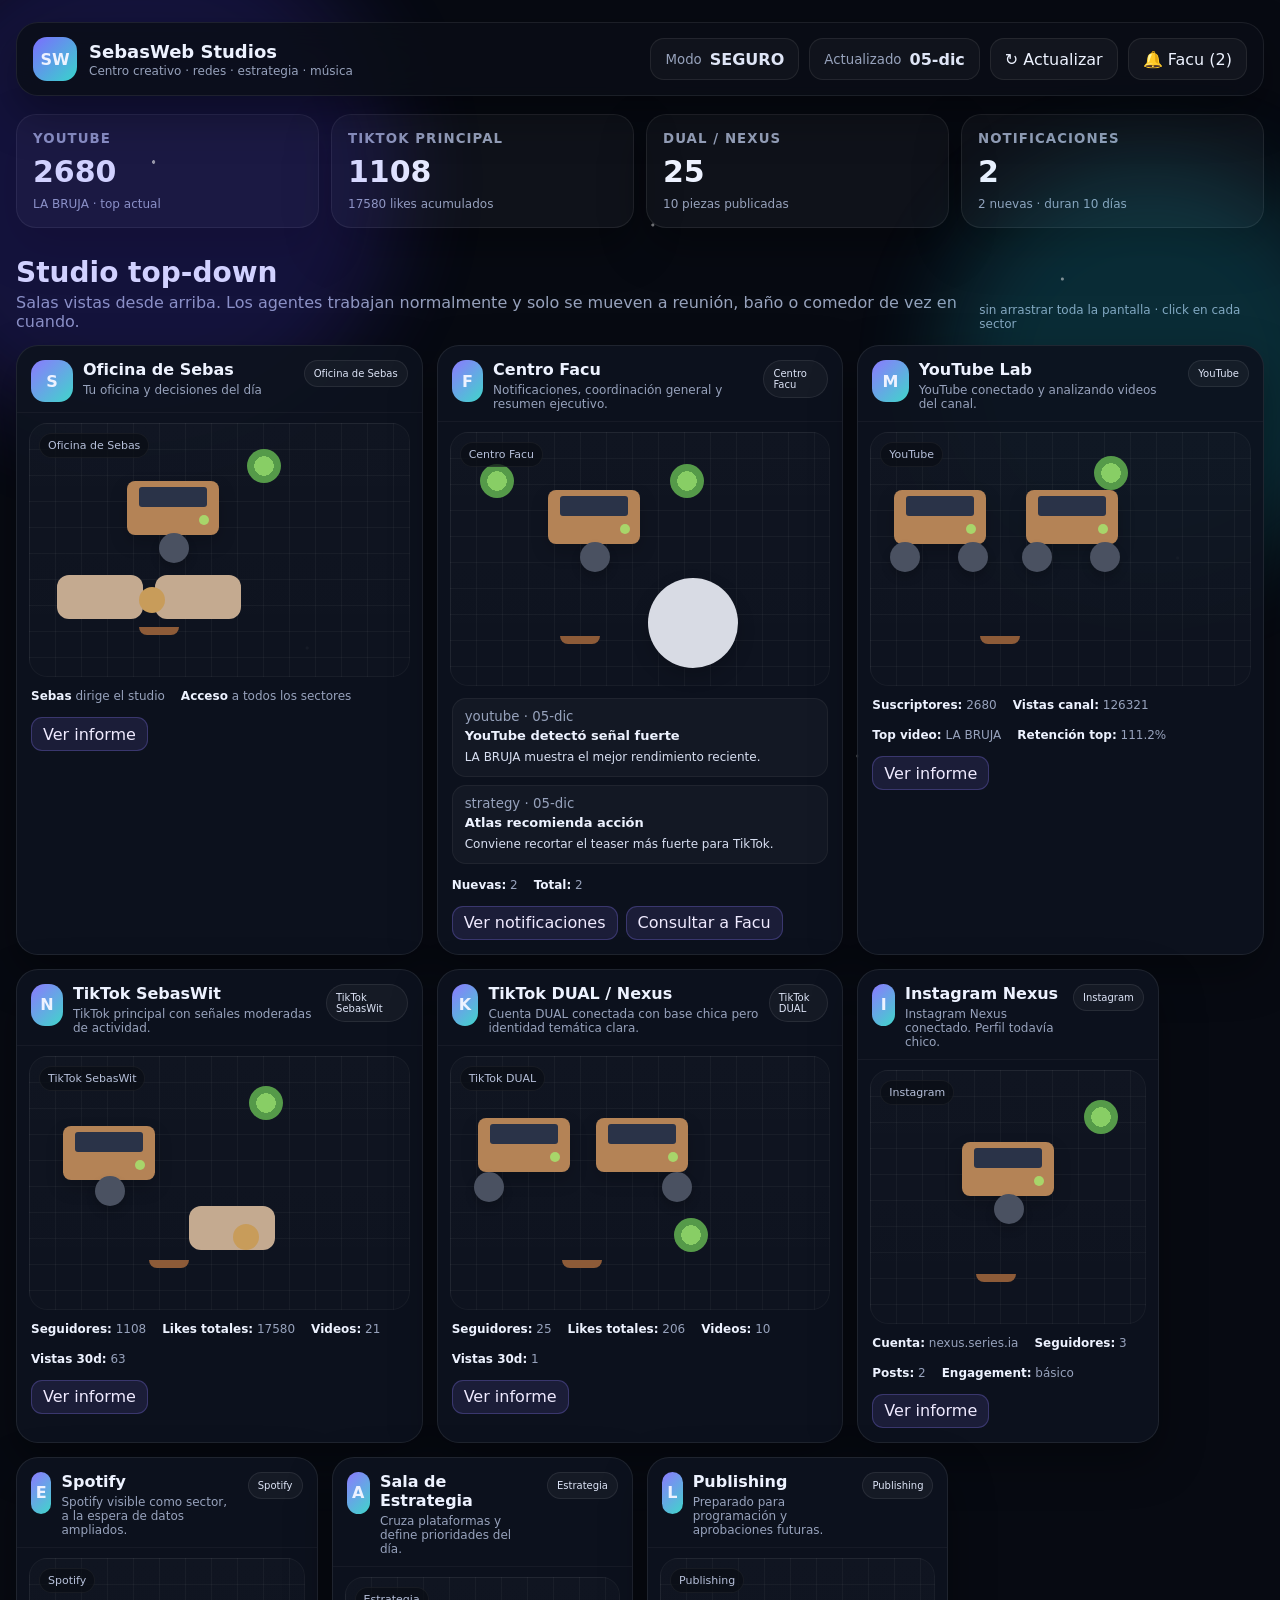
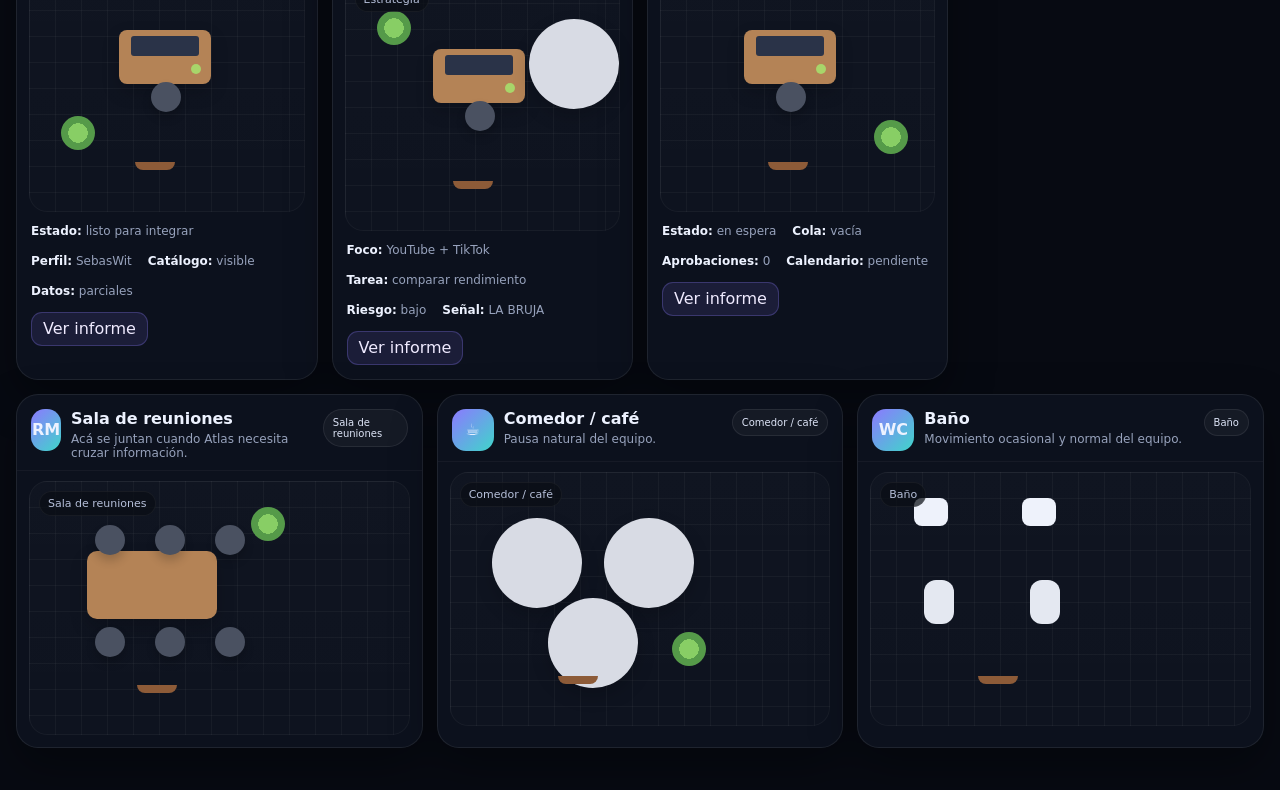
==== index.html @ 289be983 "Add files via upload" ====
<!doctype html>
<html lang="es">
<head>
  <meta charset="utf-8" />
  <meta name="viewport" content="width=device-width,initial-scale=1,viewport-fit=cover" />
  <meta name="theme-color" content="#070a12" />
  <meta name="description" content="SebasWeb Studios V4" />
  <title>SebasWeb Studios</title>
  <link rel="stylesheet" href="/styles.css" />
</head>
<body>
  <div class="cosmos" aria-hidden="true">
    <div class="nebula nebula-a"></div>
    <div class="nebula nebula-b"></div>
    <div class="stars"></div>
  </div>

  <div id="app">
    <main class="loading-screen">
      <div class="loader-logo">SW</div>
      <h1>SebasWeb Studios</h1>
      <p>Abriendo el studio…</p>
    </main>
  </div>

  <script src="/app.js" defer></script>
</body>
</html>
---- styles.css ----
:root{
  --bg:#070a12;
  --panel:#101624;
  --panel2:#161d2d;
  --card:#12192a;
  --line:rgba(255,255,255,.08);
  --text:#edf2ff;
  --muted:#97a2bc;
  --accent:#8d7cff;
  --accent2:#42d8cb;
  --good:#68d69a;
  --warn:#f3ba67;
  --danger:#f37777;
  --shadow:0 18px 45px rgba(0,0,0,.35);
  --roomfloor:
    linear-gradient(rgba(255,255,255,.035) 1px, transparent 1px),
    linear-gradient(90deg, rgba(255,255,255,.035) 1px, transparent 1px),
    linear-gradient(180deg, rgba(255,255,255,.02), rgba(255,255,255,.01));
  --tile:26px 26px,26px 26px,auto;
}

*{box-sizing:border-box}
html,body{margin:0;min-height:100%;background:var(--bg);color:var(--text);font-family:Inter,ui-sans-serif,system-ui,-apple-system,"Segoe UI",sans-serif}
button,input,textarea{font:inherit}
button{cursor:pointer}

.cosmos{position:fixed;inset:0;pointer-events:none;overflow:hidden}
.nebula{position:absolute;border-radius:50%;filter:blur(46px);opacity:.18}
.nebula-a{width:520px;height:520px;left:-120px;top:-80px;background:#5740ff}
.nebula-b{width:420px;height:420px;right:-80px;top:160px;background:#1cc9dd}
.stars{position:absolute;inset:0;background-image:
  radial-gradient(circle at 12% 18%, rgba(255,255,255,.9) 0 1.5px, transparent 2px),
  radial-gradient(circle at 24% 72%, rgba(255,255,255,.65) 0 1px, transparent 2px),
  radial-gradient(circle at 51% 25%, rgba(255,255,255,.7) 0 1px, transparent 2px),
  radial-gradient(circle at 67% 84%, rgba(255,255,255,.55) 0 1px, transparent 2px),
  radial-gradient(circle at 83% 31%, rgba(255,255,255,.8) 0 1px, transparent 2px),
  radial-gradient(circle at 92% 62%, rgba(255,255,255,.5) 0 1px, transparent 2px);
  opacity:.6;
}

.loading-screen{min-height:100vh;display:grid;place-content:center;text-align:center;gap:10px}
.loader-logo{width:74px;height:74px;border-radius:24px;display:grid;place-items:center;margin:auto;font-weight:900;background:linear-gradient(135deg,#7a68ff,#42d8cb);box-shadow:0 14px 38px rgba(122,104,255,.28)}
.loading-screen h1{margin:0;font-size:30px}
.loading-screen p{margin:0;color:var(--muted)}

.shell{max-width:1450px;margin:0 auto;padding:22px 16px 42px}
.topbar{display:flex;align-items:center;justify-content:space-between;gap:14px;padding:14px 16px;border:1px solid var(--line);border-radius:22px;background:rgba(10,14,23,.82);backdrop-filter:blur(18px);box-shadow:var(--shadow);position:sticky;top:10px;z-index:15}
.brand{display:flex;align-items:center;gap:12px}
.brand-mark{width:44px;height:44px;border-radius:14px;display:grid;place-items:center;background:linear-gradient(135deg,#7c6cff,#37d5cb);font-weight:900}
.brand h1{margin:0;font-size:18px}
.brand p{margin:2px 0 0;color:var(--muted);font-size:12px}

.top-actions{display:flex;align-items:center;gap:10px;flex-wrap:wrap}
.pill{height:42px;padding:0 14px;border-radius:14px;border:1px solid var(--line);background:rgba(255,255,255,.03);display:flex;align-items:center;gap:8px;color:#dfe5f6}
.pill small{color:var(--muted)}
.refresh-btn,.secondary-btn,.tiny-btn{border:1px solid var(--line);background:rgba(255,255,255,.04);color:var(--text)}
.refresh-btn,.secondary-btn{height:42px;padding:0 14px;border-radius:14px}
.refresh-btn:hover,.secondary-btn:hover,.tiny-btn:hover{background:rgba(255,255,255,.08)}

.summary{margin-top:18px;display:grid;grid-template-columns:repeat(4,1fr);gap:12px}
.stat-card{border:1px solid var(--line);border-radius:20px;padding:16px;background:rgba(255,255,255,.035);box-shadow:var(--shadow)}
.stat-card small{display:block;color:var(--muted);font-weight:700;letter-spacing:.08em}
.stat-card strong{display:block;font-size:30px;margin-top:8px}
.stat-card p{margin:8px 0 0;color:var(--muted);font-size:12px}

.section-title{display:flex;align-items:flex-end;justify-content:space-between;gap:12px;margin:28px 0 14px}
.section-title h2{margin:0;font-size:28px}
.section-title p{margin:4px 0 0;color:var(--muted)}
.section-title .right-note{color:var(--muted);font-size:12px}

.office-grid{display:grid;grid-template-columns:repeat(12,1fr);gap:14px}
.card{border:1px solid var(--line);border-radius:22px;background:rgba(14,19,31,.92);overflow:hidden;box-shadow:var(--shadow);position:relative}
.card-header{display:flex;justify-content:space-between;align-items:flex-start;gap:10px;padding:14px 14px 10px;border-bottom:1px solid rgba(255,255,255,.04)}
.card-title-wrap{display:flex;gap:10px;align-items:flex-start}
.avatar-badge{width:42px;height:42px;border-radius:14px;display:grid;place-items:center;font-weight:900;background:linear-gradient(135deg,#8c79ff,#3fd6ca)}
.card-title-wrap h3{margin:0;font-size:16px}
.card-title-wrap p{margin:4px 0 0;color:var(--muted);font-size:12px}
.badge{font-size:10px;color:#dde4f7;border:1px solid var(--line);padding:7px 9px;border-radius:999px;background:rgba(255,255,255,.04)}
.card-actions{display:flex;gap:8px;padding:0 14px 14px}
.tiny-btn{height:34px;padding:0 11px;border-radius:11px}
.primary-btn{height:34px;padding:0 11px;border-radius:11px;border:1px solid rgba(141,124,255,.28);background:rgba(141,124,255,.12);color:#efeaff}
.primary-btn:hover{background:rgba(141,124,255,.18)}

.room{position:relative;min-height:250px;padding:10px 12px 16px}
.room-floor{position:absolute;inset:10px 12px 12px;border-radius:18px;background:var(--roomfloor);background-size:var(--tile);box-shadow:inset 0 0 0 1px rgba(255,255,255,.04)}
.room-label{position:absolute;left:22px;top:20px;z-index:3;font-size:11px;color:#b6c0da;background:rgba(10,14,22,.72);padding:5px 8px;border-radius:999px;border:1px solid rgba(255,255,255,.05)}
.room-topview{position:relative;height:250px;z-index:2}

.desk{position:absolute;width:92px;height:54px;background:#b48356;border-radius:8px;box-shadow:0 8px 18px rgba(0,0,0,.18)}
.desk:before{content:"";position:absolute;inset:6px 12px 28px;background:#2a3348;border-radius:3px}
.desk:after{content:"";position:absolute;right:10px;bottom:10px;width:10px;height:10px;border-radius:50%;background:#a8d56a}
.chair{position:absolute;width:30px;height:30px;border-radius:50%;background:#4a5161;box-shadow:0 6px 10px rgba(0,0,0,.18)}
.table-round{position:absolute;width:90px;height:90px;border-radius:50%;background:#d8dbe4;box-shadow:0 8px 18px rgba(0,0,0,.18)}
.table-rect{position:absolute;width:130px;height:68px;border-radius:10px;background:#b48356;box-shadow:0 8px 18px rgba(0,0,0,.18)}
.sofa{position:absolute;width:86px;height:44px;border-radius:12px;background:#c4aa90}
.coffee{position:absolute;width:26px;height:26px;border-radius:50%;background:#c89c5a}
.plant{position:absolute;width:34px;height:34px;border-radius:50%;background:radial-gradient(circle at 50% 50%, #88ce65 0 40%, #559a49 41% 100%)}
.toilet{position:absolute;width:30px;height:44px;border-radius:12px;background:#e4e8f1}
.sink{position:absolute;width:34px;height:28px;border-radius:8px;background:#eef2fb}
.door{position:absolute;width:40px;height:8px;border-radius:0 0 10px 10px;background:#8d5b38}

.agent{position:absolute;width:34px;height:38px;transform:translate(-50%,-50%);transition:left 1.2s ease, top 1.2s ease, opacity .25s ease;z-index:6;pointer-events:auto;border:0;background:transparent;padding:0}
.agent .body{position:absolute;left:7px;top:13px;width:20px;height:20px;border-radius:9px 9px 7px 7px;background:var(--shirt,#58c0ff)}
.agent .head{position:absolute;left:8px;top:2px;width:18px;height:18px;border-radius:50%;background:var(--skin,#f0c19b)}
.agent .hair{position:absolute;left:7px;top:0;width:20px;height:10px;border-radius:10px 10px 4px 4px;background:var(--hair,#2d2537)}
.agent .shadow{position:absolute;left:6px;bottom:-2px;width:22px;height:8px;border-radius:50%;background:rgba(0,0,0,.24);filter:blur(1px)}
.agent .laptop{position:absolute;left:-7px;top:15px;width:14px;height:10px;border-radius:3px;background:#293145;opacity:0}
.agent.working .laptop{opacity:1}
.agent-bubble{position:absolute;top:-16px;left:50%;transform:translateX(-50%);font-size:9px;white-space:nowrap;padding:4px 7px;border-radius:999px;border:1px solid var(--line);background:rgba(10,14,22,.82);opacity:0;transition:opacity .2s ease;color:var(--text)}
.agent:hover .agent-bubble{opacity:1}

.info-strip{padding:0 14px 14px;display:flex;gap:16px;flex-wrap:wrap;color:var(--muted);font-size:12px}
.info-strip span b{color:var(--text)}

.span-3{grid-column:span 3}
.span-4{grid-column:span 4}
.span-5{grid-column:span 5}
.span-6{grid-column:span 6}
.span-8{grid-column:span 8}
.span-12{grid-column:span 12}

.notifications-preview{padding:0 14px 14px;display:grid;gap:8px}
.note-row{border:1px solid rgba(255,255,255,.05);background:rgba(255,255,255,.03);border-radius:14px;padding:10px 12px}
.note-row small{color:var(--muted);display:block}
.note-row b{display:block;margin-top:4px;font-size:13px}
.note-row p{margin:6px 0 0;color:#d7def1;font-size:12px;line-height:1.4}

.drawer-backdrop{position:fixed;inset:0;background:rgba(4,7,13,.62);backdrop-filter:blur(8px);z-index:50;display:flex;justify-content:flex-end;animation:fade .18s ease}
@keyframes fade{from{opacity:0}}
.drawer{width:min(520px,96vw);height:100%;background:#0f1421;border-left:1px solid var(--line);padding:22px;overflow:auto;box-shadow:-24px 0 50px rgba(0,0,0,.4)}
.drawer h3{margin:0;font-size:24px}
.drawer .sub{margin:5px 0 18px;color:var(--muted)}
.drawer .close{border:1px solid var(--line);background:rgba(255,255,255,.04);color:var(--text);width:36px;height:36px;border-radius:12px;float:right}
.metrics{display:grid;grid-template-columns:1fr 1fr;gap:10px;margin:18px 0}
.metric{border:1px solid var(--line);border-radius:16px;padding:14px;background:rgba(255,255,255,.03)}
.metric span{display:block;color:var(--muted);font-size:11px}
.metric strong{display:block;margin-top:8px;font-size:22px}
.block{border:1px solid var(--line);border-radius:16px;padding:14px;background:rgba(255,255,255,.03);margin-bottom:12px}
.block h4{margin:0 0 10px}
.block p{margin:0;color:#dde3f2;line-height:1.55}
.report-list{padding-left:18px;color:#dde3f2}
.report-list li{margin-bottom:8px}
.input-row{display:flex;gap:10px;margin-top:10px}
.input-row input{flex:1;height:42px;border-radius:12px;border:1px solid var(--line);background:#0a101b;color:var(--text);padding:0 12px}
.answer{margin-top:12px;border:1px solid rgba(66,216,203,.15);background:rgba(66,216,203,.07);border-radius:14px;padding:12px 14px;color:#dff7f5}
.empty{color:var(--muted)}
.toast{position:fixed;left:50%;bottom:18px;transform:translateX(-50%);background:#151c2c;border:1px solid var(--line);color:#dbe3f7;border-radius:999px;padding:10px 14px;font-size:12px;z-index:80}

@media (max-width:1100px){
  .summary{grid-template-columns:repeat(2,1fr)}
  .office-grid{grid-template-columns:repeat(6,1fr)}
  .span-3,.span-4,.span-5,.span-6,.span-8,.span-12{grid-column:span 6}
}
@media (max-width:720px){
  .topbar{padding:12px;position:relative;top:0}
  .summary{grid-template-columns:1fr}
  .office-grid{grid-template-columns:1fr}
  .span-3,.span-4,.span-5,.span-6,.span-8,.span-12{grid-column:span 1}
  .metrics{grid-template-columns:1fr}
  .top-actions{justify-content:flex-start}
  .room,.room-topview{min-height:220px;height:220px}
  .section-title{display:block}
  .section-title .right-note{margin-top:8px}
}
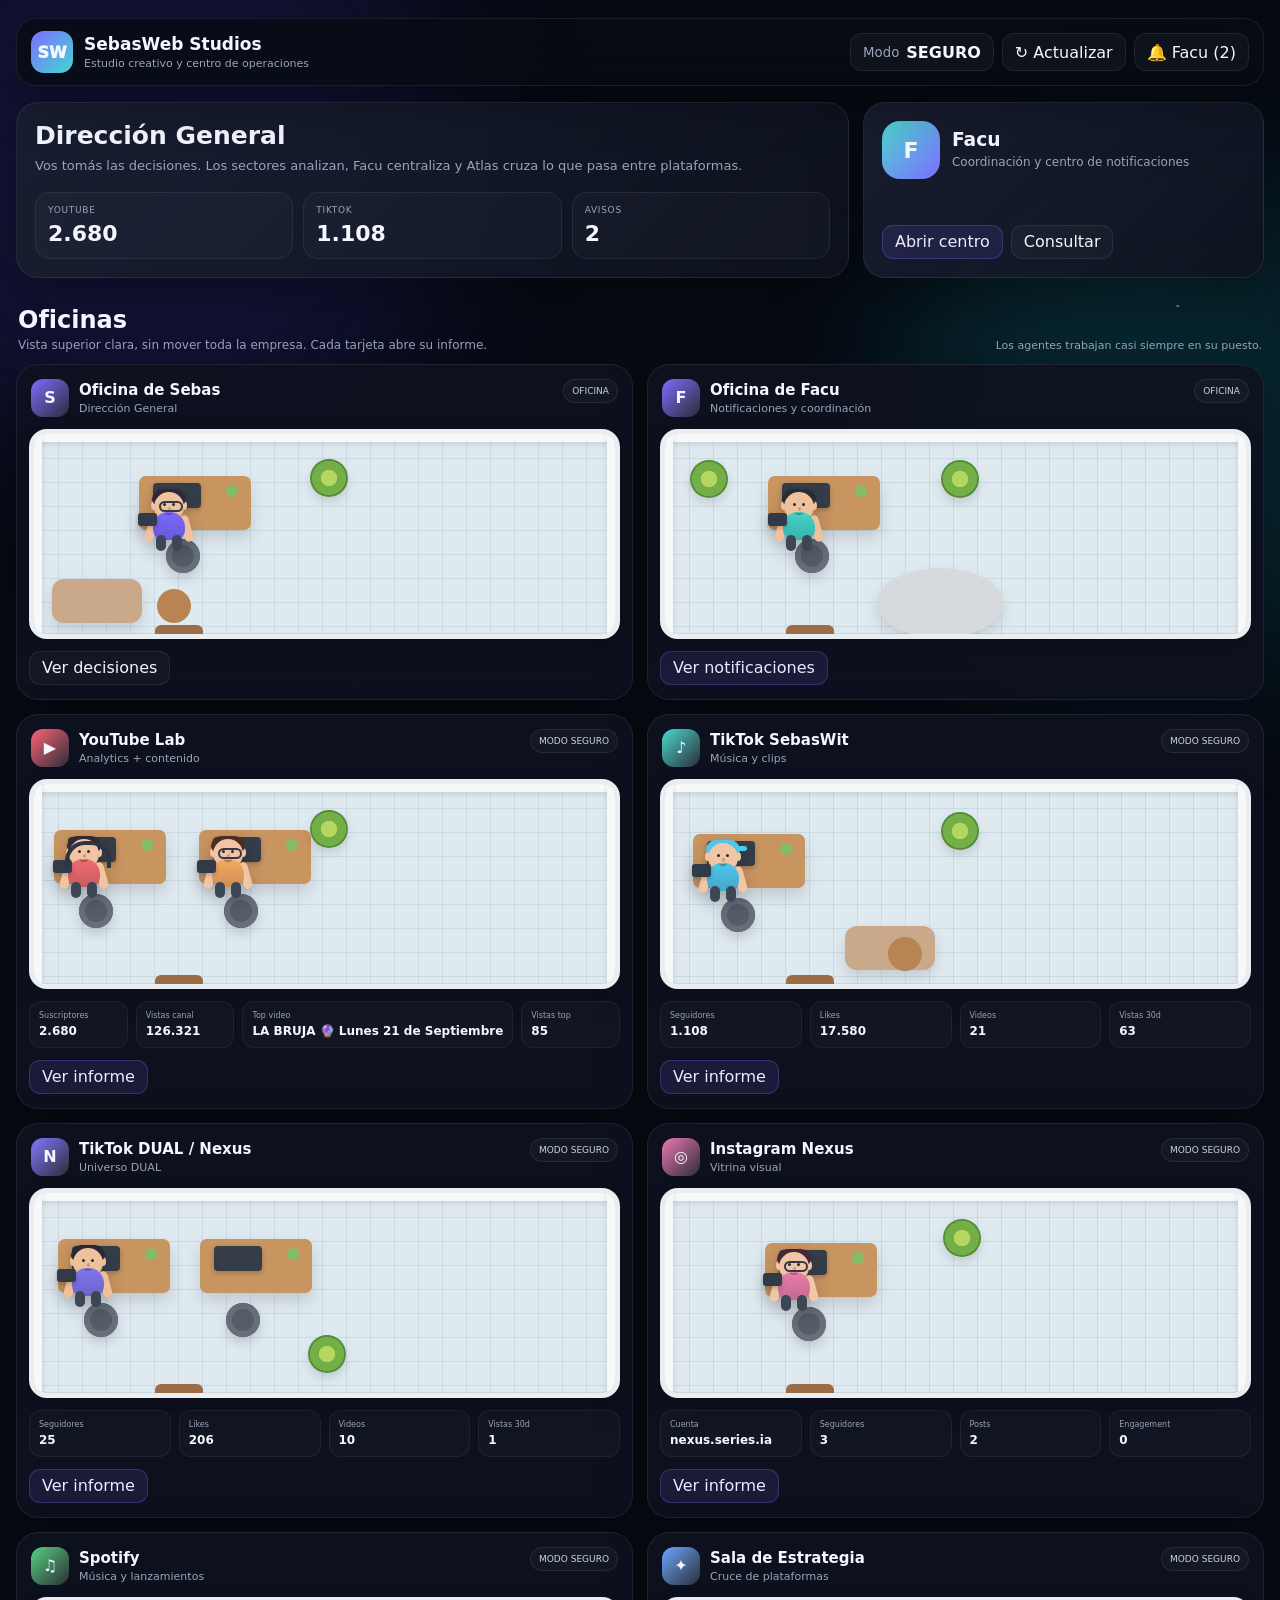
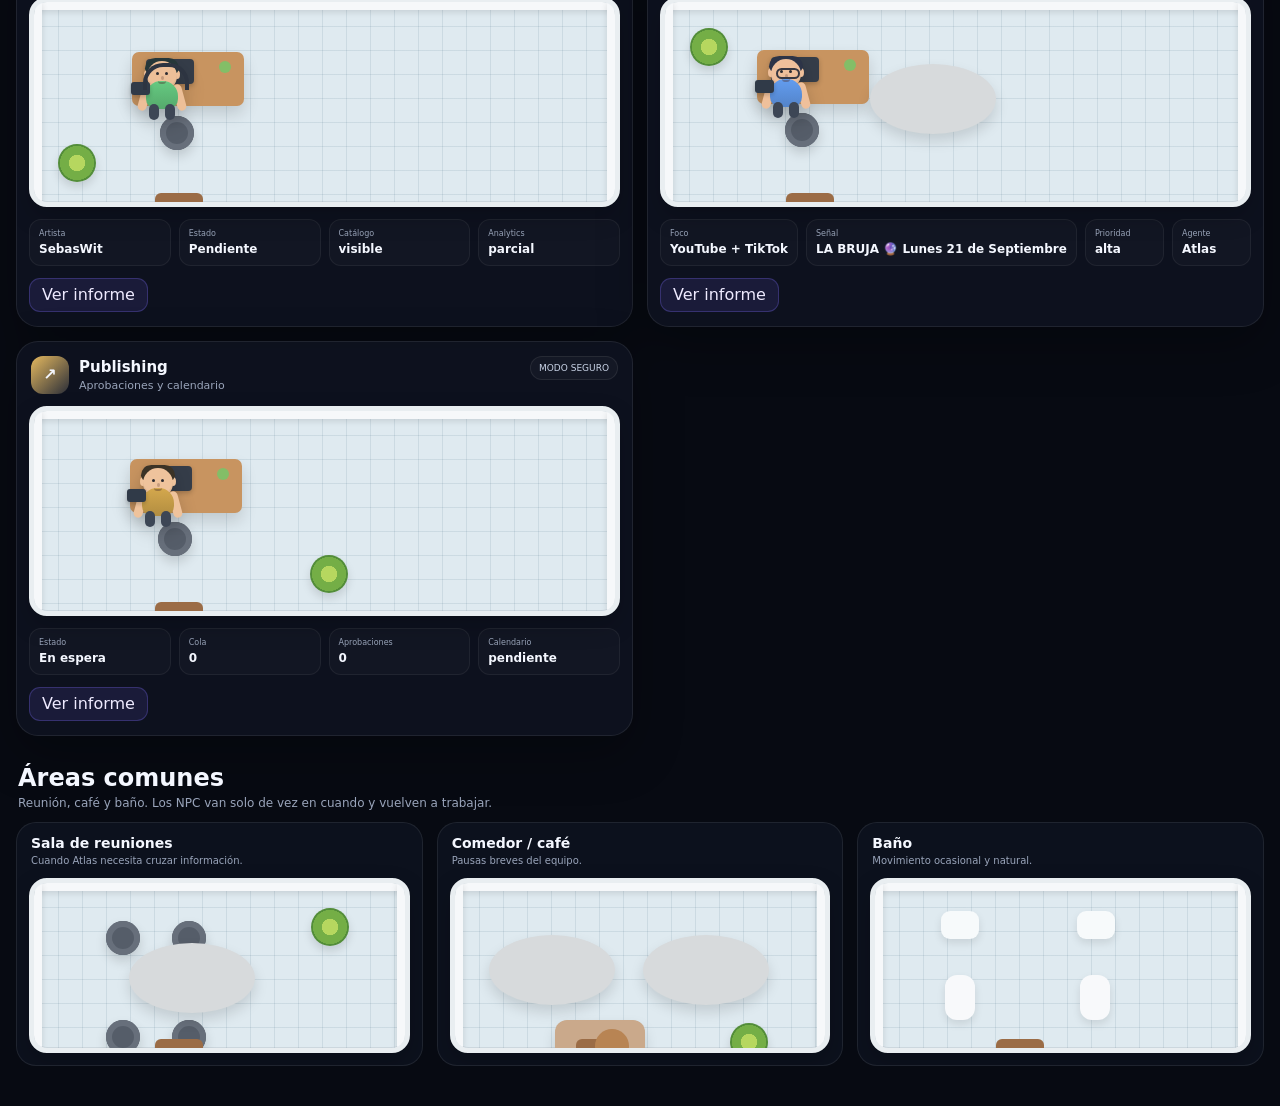
==== commit f164bc40: "Add files via upload" ====
--- a/index.html
+++ b/index.html
@@ -3,8 +3,8 @@
 <head>
   <meta charset="utf-8" />
   <meta name="viewport" content="width=device-width,initial-scale=1,viewport-fit=cover" />
-  <meta name="theme-color" content="#070a12" />
-  <meta name="description" content="SebasWeb Studios V4" />
+  <meta name="theme-color" content="#080b13" />
+  <meta name="description" content="SebasWeb Studios V5" />
   <title>SebasWeb Studios</title>
   <link rel="stylesheet" href="/styles.css" />
 </head>
@@ -14,15 +14,13 @@
     <div class="nebula nebula-b"></div>
     <div class="stars"></div>
   </div>
-
   <div id="app">
     <main class="loading-screen">
       <div class="loader-logo">SW</div>
       <h1>SebasWeb Studios</h1>
-      <p>Abriendo el studio…</p>
+      <p>Preparando el studio…</p>
     </main>
   </div>
-
   <script src="/app.js" defer></script>
 </body>
 </html>
--- a/styles.css
+++ b/styles.css
@@ -1,164 +1,26 @@
 :root{
-  --bg:#070a12;
-  --panel:#101624;
-  --panel2:#161d2d;
-  --card:#12192a;
-  --line:rgba(255,255,255,.08);
-  --text:#edf2ff;
-  --muted:#97a2bc;
-  --accent:#8d7cff;
-  --accent2:#42d8cb;
-  --good:#68d69a;
-  --warn:#f3ba67;
-  --danger:#f37777;
-  --shadow:0 18px 45px rgba(0,0,0,.35);
-  --roomfloor:
-    linear-gradient(rgba(255,255,255,.035) 1px, transparent 1px),
-    linear-gradient(90deg, rgba(255,255,255,.035) 1px, transparent 1px),
-    linear-gradient(180deg, rgba(255,255,255,.02), rgba(255,255,255,.01));
-  --tile:26px 26px,26px 26px,auto;
+  --bg:#070a12;--panel:#101522;--panel2:#151b2a;--line:rgba(255,255,255,.08);
+  --text:#f4f7ff;--muted:#99a4ba;--violet:#8e7cff;--cyan:#48d9cf;--green:#6dd49e;
+  --shadow:0 18px 50px rgba(0,0,0,.28)
 }
-
 *{box-sizing:border-box}
-html,body{margin:0;min-height:100%;background:var(--bg);color:var(--text);font-family:Inter,ui-sans-serif,system-ui,-apple-system,"Segoe UI",sans-serif}
-button,input,textarea{font:inherit}
-button{cursor:pointer}
-
-.cosmos{position:fixed;inset:0;pointer-events:none;overflow:hidden}
-.nebula{position:absolute;border-radius:50%;filter:blur(46px);opacity:.18}
-.nebula-a{width:520px;height:520px;left:-120px;top:-80px;background:#5740ff}
-.nebula-b{width:420px;height:420px;right:-80px;top:160px;background:#1cc9dd}
-.stars{position:absolute;inset:0;background-image:
-  radial-gradient(circle at 12% 18%, rgba(255,255,255,.9) 0 1.5px, transparent 2px),
-  radial-gradient(circle at 24% 72%, rgba(255,255,255,.65) 0 1px, transparent 2px),
-  radial-gradient(circle at 51% 25%, rgba(255,255,255,.7) 0 1px, transparent 2px),
-  radial-gradient(circle at 67% 84%, rgba(255,255,255,.55) 0 1px, transparent 2px),
-  radial-gradient(circle at 83% 31%, rgba(255,255,255,.8) 0 1px, transparent 2px),
-  radial-gradient(circle at 92% 62%, rgba(255,255,255,.5) 0 1px, transparent 2px);
-  opacity:.6;
-}
-
-.loading-screen{min-height:100vh;display:grid;place-content:center;text-align:center;gap:10px}
-.loader-logo{width:74px;height:74px;border-radius:24px;display:grid;place-items:center;margin:auto;font-weight:900;background:linear-gradient(135deg,#7a68ff,#42d8cb);box-shadow:0 14px 38px rgba(122,104,255,.28)}
-.loading-screen h1{margin:0;font-size:30px}
-.loading-screen p{margin:0;color:var(--muted)}
-
-.shell{max-width:1450px;margin:0 auto;padding:22px 16px 42px}
-.topbar{display:flex;align-items:center;justify-content:space-between;gap:14px;padding:14px 16px;border:1px solid var(--line);border-radius:22px;background:rgba(10,14,23,.82);backdrop-filter:blur(18px);box-shadow:var(--shadow);position:sticky;top:10px;z-index:15}
-.brand{display:flex;align-items:center;gap:12px}
-.brand-mark{width:44px;height:44px;border-radius:14px;display:grid;place-items:center;background:linear-gradient(135deg,#7c6cff,#37d5cb);font-weight:900}
-.brand h1{margin:0;font-size:18px}
-.brand p{margin:2px 0 0;color:var(--muted);font-size:12px}
-
-.top-actions{display:flex;align-items:center;gap:10px;flex-wrap:wrap}
-.pill{height:42px;padding:0 14px;border-radius:14px;border:1px solid var(--line);background:rgba(255,255,255,.03);display:flex;align-items:center;gap:8px;color:#dfe5f6}
-.pill small{color:var(--muted)}
-.refresh-btn,.secondary-btn,.tiny-btn{border:1px solid var(--line);background:rgba(255,255,255,.04);color:var(--text)}
-.refresh-btn,.secondary-btn{height:42px;padding:0 14px;border-radius:14px}
-.refresh-btn:hover,.secondary-btn:hover,.tiny-btn:hover{background:rgba(255,255,255,.08)}
-
-.summary{margin-top:18px;display:grid;grid-template-columns:repeat(4,1fr);gap:12px}
-.stat-card{border:1px solid var(--line);border-radius:20px;padding:16px;background:rgba(255,255,255,.035);box-shadow:var(--shadow)}
-.stat-card small{display:block;color:var(--muted);font-weight:700;letter-spacing:.08em}
-.stat-card strong{display:block;font-size:30px;margin-top:8px}
-.stat-card p{margin:8px 0 0;color:var(--muted);font-size:12px}
-
-.section-title{display:flex;align-items:flex-end;justify-content:space-between;gap:12px;margin:28px 0 14px}
-.section-title h2{margin:0;font-size:28px}
-.section-title p{margin:4px 0 0;color:var(--muted)}
-.section-title .right-note{color:var(--muted);font-size:12px}
-
-.office-grid{display:grid;grid-template-columns:repeat(12,1fr);gap:14px}
-.card{border:1px solid var(--line);border-radius:22px;background:rgba(14,19,31,.92);overflow:hidden;box-shadow:var(--shadow);position:relative}
-.card-header{display:flex;justify-content:space-between;align-items:flex-start;gap:10px;padding:14px 14px 10px;border-bottom:1px solid rgba(255,255,255,.04)}
-.card-title-wrap{display:flex;gap:10px;align-items:flex-start}
-.avatar-badge{width:42px;height:42px;border-radius:14px;display:grid;place-items:center;font-weight:900;background:linear-gradient(135deg,#8c79ff,#3fd6ca)}
-.card-title-wrap h3{margin:0;font-size:16px}
-.card-title-wrap p{margin:4px 0 0;color:var(--muted);font-size:12px}
-.badge{font-size:10px;color:#dde4f7;border:1px solid var(--line);padding:7px 9px;border-radius:999px;background:rgba(255,255,255,.04)}
-.card-actions{display:flex;gap:8px;padding:0 14px 14px}
-.tiny-btn{height:34px;padding:0 11px;border-radius:11px}
-.primary-btn{height:34px;padding:0 11px;border-radius:11px;border:1px solid rgba(141,124,255,.28);background:rgba(141,124,255,.12);color:#efeaff}
-.primary-btn:hover{background:rgba(141,124,255,.18)}
-
-.room{position:relative;min-height:250px;padding:10px 12px 16px}
-.room-floor{position:absolute;inset:10px 12px 12px;border-radius:18px;background:var(--roomfloor);background-size:var(--tile);box-shadow:inset 0 0 0 1px rgba(255,255,255,.04)}
-.room-label{position:absolute;left:22px;top:20px;z-index:3;font-size:11px;color:#b6c0da;background:rgba(10,14,22,.72);padding:5px 8px;border-radius:999px;border:1px solid rgba(255,255,255,.05)}
-.room-topview{position:relative;height:250px;z-index:2}
-
-.desk{position:absolute;width:92px;height:54px;background:#b48356;border-radius:8px;box-shadow:0 8px 18px rgba(0,0,0,.18)}
-.desk:before{content:"";position:absolute;inset:6px 12px 28px;background:#2a3348;border-radius:3px}
-.desk:after{content:"";position:absolute;right:10px;bottom:10px;width:10px;height:10px;border-radius:50%;background:#a8d56a}
-.chair{position:absolute;width:30px;height:30px;border-radius:50%;background:#4a5161;box-shadow:0 6px 10px rgba(0,0,0,.18)}
-.table-round{position:absolute;width:90px;height:90px;border-radius:50%;background:#d8dbe4;box-shadow:0 8px 18px rgba(0,0,0,.18)}
-.table-rect{position:absolute;width:130px;height:68px;border-radius:10px;background:#b48356;box-shadow:0 8px 18px rgba(0,0,0,.18)}
-.sofa{position:absolute;width:86px;height:44px;border-radius:12px;background:#c4aa90}
-.coffee{position:absolute;width:26px;height:26px;border-radius:50%;background:#c89c5a}
-.plant{position:absolute;width:34px;height:34px;border-radius:50%;background:radial-gradient(circle at 50% 50%, #88ce65 0 40%, #559a49 41% 100%)}
-.toilet{position:absolute;width:30px;height:44px;border-radius:12px;background:#e4e8f1}
-.sink{position:absolute;width:34px;height:28px;border-radius:8px;background:#eef2fb}
-.door{position:absolute;width:40px;height:8px;border-radius:0 0 10px 10px;background:#8d5b38}
-
-.agent{position:absolute;width:34px;height:38px;transform:translate(-50%,-50%);transition:left 1.2s ease, top 1.2s ease, opacity .25s ease;z-index:6;pointer-events:auto;border:0;background:transparent;padding:0}
-.agent .body{position:absolute;left:7px;top:13px;width:20px;height:20px;border-radius:9px 9px 7px 7px;background:var(--shirt,#58c0ff)}
-.agent .head{position:absolute;left:8px;top:2px;width:18px;height:18px;border-radius:50%;background:var(--skin,#f0c19b)}
-.agent .hair{position:absolute;left:7px;top:0;width:20px;height:10px;border-radius:10px 10px 4px 4px;background:var(--hair,#2d2537)}
-.agent .shadow{position:absolute;left:6px;bottom:-2px;width:22px;height:8px;border-radius:50%;background:rgba(0,0,0,.24);filter:blur(1px)}
-.agent .laptop{position:absolute;left:-7px;top:15px;width:14px;height:10px;border-radius:3px;background:#293145;opacity:0}
-.agent.working .laptop{opacity:1}
-.agent-bubble{position:absolute;top:-16px;left:50%;transform:translateX(-50%);font-size:9px;white-space:nowrap;padding:4px 7px;border-radius:999px;border:1px solid var(--line);background:rgba(10,14,22,.82);opacity:0;transition:opacity .2s ease;color:var(--text)}
-.agent:hover .agent-bubble{opacity:1}
-
-.info-strip{padding:0 14px 14px;display:flex;gap:16px;flex-wrap:wrap;color:var(--muted);font-size:12px}
-.info-strip span b{color:var(--text)}
-
-.span-3{grid-column:span 3}
-.span-4{grid-column:span 4}
-.span-5{grid-column:span 5}
-.span-6{grid-column:span 6}
-.span-8{grid-column:span 8}
-.span-12{grid-column:span 12}
-
-.notifications-preview{padding:0 14px 14px;display:grid;gap:8px}
-.note-row{border:1px solid rgba(255,255,255,.05);background:rgba(255,255,255,.03);border-radius:14px;padding:10px 12px}
-.note-row small{color:var(--muted);display:block}
-.note-row b{display:block;margin-top:4px;font-size:13px}
-.note-row p{margin:6px 0 0;color:#d7def1;font-size:12px;line-height:1.4}
-
-.drawer-backdrop{position:fixed;inset:0;background:rgba(4,7,13,.62);backdrop-filter:blur(8px);z-index:50;display:flex;justify-content:flex-end;animation:fade .18s ease}
-@keyframes fade{from{opacity:0}}
-.drawer{width:min(520px,96vw);height:100%;background:#0f1421;border-left:1px solid var(--line);padding:22px;overflow:auto;box-shadow:-24px 0 50px rgba(0,0,0,.4)}
-.drawer h3{margin:0;font-size:24px}
-.drawer .sub{margin:5px 0 18px;color:var(--muted)}
-.drawer .close{border:1px solid var(--line);background:rgba(255,255,255,.04);color:var(--text);width:36px;height:36px;border-radius:12px;float:right}
-.metrics{display:grid;grid-template-columns:1fr 1fr;gap:10px;margin:18px 0}
-.metric{border:1px solid var(--line);border-radius:16px;padding:14px;background:rgba(255,255,255,.03)}
-.metric span{display:block;color:var(--muted);font-size:11px}
-.metric strong{display:block;margin-top:8px;font-size:22px}
-.block{border:1px solid var(--line);border-radius:16px;padding:14px;background:rgba(255,255,255,.03);margin-bottom:12px}
-.block h4{margin:0 0 10px}
-.block p{margin:0;color:#dde3f2;line-height:1.55}
-.report-list{padding-left:18px;color:#dde3f2}
-.report-list li{margin-bottom:8px}
-.input-row{display:flex;gap:10px;margin-top:10px}
-.input-row input{flex:1;height:42px;border-radius:12px;border:1px solid var(--line);background:#0a101b;color:var(--text);padding:0 12px}
-.answer{margin-top:12px;border:1px solid rgba(66,216,203,.15);background:rgba(66,216,203,.07);border-radius:14px;padding:12px 14px;color:#dff7f5}
-.empty{color:var(--muted)}
-.toast{position:fixed;left:50%;bottom:18px;transform:translateX(-50%);background:#151c2c;border:1px solid var(--line);color:#dbe3f7;border-radius:999px;padding:10px 14px;font-size:12px;z-index:80}
-
-@media (max-width:1100px){
-  .summary{grid-template-columns:repeat(2,1fr)}
-  .office-grid{grid-template-columns:repeat(6,1fr)}
-  .span-3,.span-4,.span-5,.span-6,.span-8,.span-12{grid-column:span 6}
-}
-@media (max-width:720px){
-  .topbar{padding:12px;position:relative;top:0}
-  .summary{grid-template-columns:1fr}
-  .office-grid{grid-template-columns:1fr}
-  .span-3,.span-4,.span-5,.span-6,.span-8,.span-12{grid-column:span 1}
-  .metrics{grid-template-columns:1fr}
-  .top-actions{justify-content:flex-start}
-  .room,.room-topview{min-height:220px;height:220px}
-  .section-title{display:block}
-  .section-title .right-note{margin-top:8px}
-}
+html,body{margin:0;min-height:100%;background:var(--bg);color:var(--text);font-family:Inter,ui-sans-serif,system-ui,-apple-system,BlinkMacSystemFont,"Segoe UI",sans-serif}
+button,input{font:inherit}button{cursor:pointer}
+.cosmos{position:fixed;inset:0;overflow:hidden;pointer-events:none;z-index:0}
+.nebula{position:absolute;border-radius:50%;filter:blur(80px);opacity:.14}.nebula-a{width:620px;height:620px;background:#5842ff;left:-160px;top:-150px}.nebula-b{width:520px;height:520px;background:#00c8d3;right:-130px;top:160px}
+.stars{position:absolute;inset:0;opacity:.42;background-image:radial-gradient(circle at 10% 20%,#fff 0 1px,transparent 1.4px),radial-gradient(circle at 28% 76%,#fff 0 1px,transparent 1.4px),radial-gradient(circle at 56% 18%,#fff 0 1px,transparent 1.4px),radial-gradient(circle at 76% 62%,#fff 0 1px,transparent 1.4px),radial-gradient(circle at 92% 34%,#fff 0 1px,transparent 1.4px)}
+.loading-screen{min-height:100vh;display:grid;place-content:center;gap:8px;text-align:center;position:relative;z-index:1}.loader-logo{width:70px;height:70px;border-radius:23px;margin:auto;display:grid;place-items:center;font-weight:900;background:linear-gradient(135deg,#7965ff,#46d8cf);box-shadow:0 16px 50px rgba(121,101,255,.25)}.loading-screen h1{margin:5px 0 0}.loading-screen p{margin:0;color:var(--muted)}
+.shell{position:relative;z-index:1;max-width:1420px;margin:auto;padding:18px 16px 40px}
+.topbar{position:sticky;top:8px;z-index:20;display:flex;align-items:center;justify-content:space-between;gap:12px;padding:12px 14px;border:1px solid var(--line);border-radius:20px;background:rgba(8,12,20,.86);backdrop-filter:blur(18px);box-shadow:var(--shadow)}
+.brand{display:flex;align-items:center;gap:11px}.brand-mark{width:42px;height:42px;border-radius:13px;display:grid;place-items:center;font-weight:950;background:linear-gradient(135deg,#7d6cff,#43d8d0)}.brand h1{font-size:17px;margin:0}.brand p{font-size:11px;color:var(--muted);margin:3px 0 0}.top-actions{display:flex;align-items:center;gap:8px;flex-wrap:wrap;justify-content:flex-end}.chip,.btn{height:38px;border:1px solid var(--line);border-radius:12px;background:rgba(255,255,255,.035);color:var(--text);padding:0 12px;display:flex;align-items:center;gap:7px}.chip small{color:var(--muted)}.btn:hover{background:rgba(255,255,255,.08)}
+.hero{display:grid;grid-template-columns:1.35fr .65fr;gap:14px;margin-top:16px}.hero-card{border:1px solid var(--line);border-radius:22px;background:linear-gradient(135deg,rgba(25,31,50,.93),rgba(14,19,31,.9));padding:18px;box-shadow:var(--shadow)}.hero-card h2{margin:0;font-size:25px}.hero-card p{color:var(--muted);margin:7px 0 0;font-size:13px;line-height:1.45}.hero-stats{display:grid;grid-template-columns:repeat(3,1fr);gap:10px;margin-top:16px}.hero-stat{padding:12px;border:1px solid rgba(255,255,255,.07);border-radius:15px;background:rgba(255,255,255,.025)}.hero-stat small{display:block;color:var(--muted);font-size:9px;letter-spacing:.08em}.hero-stat strong{display:block;font-size:22px;margin-top:6px}.facu-hero{display:flex;flex-direction:column;justify-content:space-between}.facu-head{display:flex;align-items:center;gap:12px}.facu-avatar{width:58px;height:58px;border-radius:18px;display:grid;place-items:center;background:linear-gradient(135deg,#4bd9cf,#7d6cff);font-size:22px;font-weight:900}.facu-hero h3{margin:0}.facu-hero p{margin:4px 0 0;color:var(--muted);font-size:12px}.facu-actions{display:flex;gap:8px;margin-top:15px;flex-wrap:wrap}
+.section-head{display:flex;align-items:end;justify-content:space-between;gap:12px;margin:28px 2px 12px}.section-head h2{font-size:24px;margin:0}.section-head p{margin:4px 0 0;color:var(--muted);font-size:12px}.section-head span{font-size:11px;color:var(--muted)}
+.cards{display:grid;grid-template-columns:repeat(2,minmax(0,1fr));gap:14px}.sector-card{border:1px solid var(--line);border-radius:22px;background:rgba(14,19,31,.94);overflow:hidden;box-shadow:var(--shadow)}.sector-head{display:flex;align-items:flex-start;justify-content:space-between;gap:10px;padding:14px 14px 12px}.sector-title{display:flex;align-items:center;gap:10px}.sector-icon{width:38px;height:38px;border-radius:12px;display:grid;place-items:center;font-weight:900;background:linear-gradient(135deg,var(--accent,#7d6cff),rgba(255,255,255,.12))}.sector-title h3{font-size:15px;margin:0}.sector-title p{font-size:11px;color:var(--muted);margin:3px 0 0}.status{font-size:9px;padding:6px 8px;border:1px solid var(--line);border-radius:999px;color:#cad4e8;background:rgba(255,255,255,.03)}
+.room-preview{position:relative;margin:0 12px 12px;height:210px;border-radius:18px;overflow:hidden;background:#dfeaf0;border:5px solid #e9eef1;box-shadow:inset 0 0 0 1px rgba(64,78,92,.12),0 10px 25px rgba(0,0,0,.18)}.room-preview:before{content:"";position:absolute;inset:0;background-image:linear-gradient(rgba(76,110,132,.13) 1px,transparent 1px),linear-gradient(90deg,rgba(76,110,132,.13) 1px,transparent 1px);background-size:24px 24px}.room-wall{position:absolute;background:#f6f8fa;box-shadow:0 2px 6px rgba(0,0,0,.12);z-index:2}.wall-top{left:0;right:0;top:0;height:8px}.wall-left{top:0;bottom:0;left:0;width:8px}.wall-right{top:0;bottom:0;right:0;width:8px}.room-door{position:absolute;bottom:0;left:50%;width:48px;height:9px;transform:translateX(-50%);background:#9b6c46;border-radius:6px 6px 0 0;z-index:3}
+.desk{position:absolute;width:112px;height:54px;background:#c89460;border-radius:7px;box-shadow:0 8px 16px rgba(0,0,0,.14);z-index:3}.desk:before{content:"";position:absolute;left:14px;top:7px;width:48px;height:25px;background:#353d49;border-radius:4px;box-shadow:0 2px 5px rgba(0,0,0,.22)}.desk:after{content:"";position:absolute;right:13px;top:9px;width:12px;height:12px;background:#83be67;border-radius:50%}.chair{position:absolute;width:34px;height:34px;border-radius:50%;background:#555d69;box-shadow:inset 0 0 0 6px #676f7b,0 6px 12px rgba(0,0,0,.15);z-index:2}.plant{position:absolute;width:38px;height:38px;border-radius:50%;background:radial-gradient(circle,#b6d75f 0 30%,#74ae46 31% 63%,#538d39 64%);box-shadow:0 5px 10px rgba(0,0,0,.13);z-index:4}.meeting-table{position:absolute;width:126px;height:70px;border-radius:50%;background:#d7dadc;box-shadow:0 7px 14px rgba(0,0,0,.13);z-index:3}.sofa{position:absolute;width:90px;height:44px;border-radius:12px;background:#caa98b;box-shadow:0 7px 14px rgba(0,0,0,.13);z-index:3}.coffee{position:absolute;width:34px;height:34px;border-radius:50%;background:#b88453;z-index:4}.toilet{position:absolute;width:30px;height:45px;border-radius:12px;background:#f8f9fb;box-shadow:0 4px 8px rgba(0,0,0,.1);z-index:3}.sink{position:absolute;width:38px;height:28px;border-radius:9px;background:#f7fafb;box-shadow:0 4px 8px rgba(0,0,0,.1);z-index:3}
+.human{position:absolute;width:58px;height:70px;transform:translate(-50%,-50%);z-index:7;transition:left 1.15s ease,top 1.15s ease;filter:drop-shadow(0 7px 8px rgba(0,0,0,.18));border:0;background:transparent;padding:0}.human-body{position:absolute;left:13px;top:28px;width:32px;height:28px;border-radius:15px 15px 10px 10px;background:linear-gradient(180deg,var(--shirt),color-mix(in srgb,var(--shirt),#000 16%));}.human-head{position:absolute;left:14px;top:8px;width:30px;height:30px;border-radius:50%;background:var(--skin);box-shadow:inset 0 -3px 0 rgba(0,0,0,.05)}.human-hair{position:absolute;left:12px;top:5px;width:34px;height:16px;border-radius:18px 18px 10px 10px;background:var(--hair)}.human-ear{position:absolute;top:17px;width:6px;height:9px;border-radius:50%;background:var(--skin)}.human-ear.l{left:11px}.human-ear.r{right:11px}.eye{position:absolute;top:19px;width:3px;height:3px;background:#2c2b31;border-radius:50%;z-index:3}.eye.l{left:23px}.eye.r{right:23px}.nose{position:absolute;left:28px;top:23px;width:3px;height:4px;background:rgba(90,55,45,.28);border-radius:50%;z-index:3}.mouth{position:absolute;left:25px;top:28px;width:8px;height:3px;border-radius:0 0 8px 8px;border-bottom:2px solid rgba(75,45,42,.4);z-index:3}.arm{position:absolute;top:31px;width:9px;height:27px;background:var(--skin);border-radius:8px;z-index:-1}.arm.l{left:7px;transform:rotate(15deg)}.arm.r{right:7px;transform:rotate(-15deg)}.leg{position:absolute;top:51px;width:10px;height:16px;background:#3d4655;border-radius:5px}.leg.l{left:16px}.leg.r{right:16px}.human.glasses:after{content:"";position:absolute;left:19px;top:17px;width:20px;height:7px;border:2px solid #373842;border-radius:6px;z-index:4}.human.headphones:before{content:"";position:absolute;left:10px;top:10px;width:38px;height:23px;border:4px solid #2d3441;border-bottom:0;border-radius:20px 20px 0 0;z-index:5}.human.cap .human-hair{background:var(--hat,#5364a6);height:13px;border-radius:16px 16px 5px 5px}.human.cap .human-hair:after{content:"";position:absolute;right:-7px;top:6px;width:14px;height:5px;border-radius:4px;background:var(--hat,#5364a6)}.human.working .human-body:after{content:"";position:absolute;left:-15px;top:1px;width:19px;height:13px;background:#303a48;border-radius:3px;box-shadow:0 2px 4px rgba(0,0,0,.2)}.name-tag{position:absolute;left:50%;top:-11px;transform:translateX(-50%);padding:3px 6px;border-radius:999px;background:rgba(20,25,34,.88);color:white;font-size:8px;white-space:nowrap;opacity:0;transition:opacity .15s}.human:hover .name-tag{opacity:1}
+.sector-meta{display:grid;grid-template-columns:repeat(4,1fr);gap:8px;padding:0 12px 12px}.meta{border:1px solid rgba(255,255,255,.06);background:rgba(255,255,255,.025);border-radius:12px;padding:9px}.meta span{display:block;font-size:8px;color:var(--muted)}.meta strong{display:block;font-size:12px;margin-top:4px;white-space:nowrap;overflow:hidden;text-overflow:ellipsis}.sector-actions{display:flex;gap:8px;padding:0 12px 14px}.primary{height:34px;border:1px solid rgba(126,108,255,.28);background:rgba(126,108,255,.12);color:#eeeaff;border-radius:11px;padding:0 12px}.secondary{height:34px;border:1px solid var(--line);background:rgba(255,255,255,.03);color:var(--text);border-radius:11px;padding:0 12px}.primary:hover,.secondary:hover{filter:brightness(1.08)}
+.common-grid{display:grid;grid-template-columns:repeat(3,1fr);gap:14px}.common-card{border:1px solid var(--line);border-radius:20px;background:rgba(14,19,31,.92);overflow:hidden}.common-head{padding:12px 14px}.common-head h3{font-size:14px;margin:0}.common-head p{margin:4px 0 0;color:var(--muted);font-size:10px}.common-card .room-preview{height:175px}
+.drawer-backdrop{position:fixed;inset:0;background:rgba(3,6,11,.68);backdrop-filter:blur(7px);z-index:60;display:flex;justify-content:flex-end}.drawer{width:min(500px,96vw);height:100%;overflow:auto;background:#0e1420;border-left:1px solid var(--line);padding:22px;box-shadow:-25px 0 60px rgba(0,0,0,.35)}.close{float:right;width:36px;height:36px;border-radius:12px;border:1px solid var(--line);background:rgba(255,255,255,.04);color:white}.drawer h3{font-size:24px;margin:0}.drawer .sub{color:var(--muted);font-size:12px;line-height:1.5;margin:5px 0 18px}.report-grid{display:grid;grid-template-columns:1fr 1fr;gap:9px}.report-metric{padding:13px;border:1px solid var(--line);border-radius:15px;background:rgba(255,255,255,.03)}.report-metric span{font-size:9px;color:var(--muted)}.report-metric strong{display:block;font-size:18px;margin-top:7px}.report-box{padding:14px;border:1px solid var(--line);border-radius:15px;background:rgba(255,255,255,.03);margin-top:12px}.report-box h4{margin:0 0 8px}.report-box p,.report-box li{color:#dce4f2;font-size:12px;line-height:1.55}.note{padding:11px 12px;border:1px solid var(--line);border-radius:14px;background:rgba(255,255,255,.025);margin-bottom:8px}.note small{color:var(--muted)}.note b{display:block;margin-top:4px;font-size:12px}.note p{margin:5px 0 0;font-size:11px;color:#dce4f2}.ask{display:flex;gap:8px;margin-top:9px}.ask input{flex:1;height:40px;border-radius:11px;border:1px solid var(--line);background:#09101a;color:white;padding:0 11px}.answer{margin-top:9px;padding:11px 12px;border-radius:13px;border:1px solid rgba(72,217,207,.22);background:rgba(72,217,207,.08);font-size:12px;line-height:1.5}.toast{position:fixed;left:50%;bottom:18px;transform:translateX(-50%);z-index:90;background:#172033;border:1px solid var(--line);padding:9px 13px;border-radius:999px;color:#dce5f8;font-size:11px}
+@media(max-width:920px){.hero{grid-template-columns:1fr}.cards{grid-template-columns:1fr}.common-grid{grid-template-columns:1fr}.hero-stats{grid-template-columns:repeat(3,1fr)}}
+@media(max-width:620px){.shell{padding:10px 10px 30px}.topbar{top:5px;padding:10px}.brand p{display:none}.top-actions .chip:nth-child(2){display:none}.hero{margin-top:10px}.hero-card{padding:14px}.hero-card h2{font-size:21px}.hero-stats{gap:7px}.hero-stat{padding:9px}.hero-stat strong{font-size:18px}.section-head{margin-top:20px;align-items:flex-start}.section-head h2{font-size:20px}.section-head span{display:none}.room-preview{height:185px;margin:0 10px 10px;border-width:4px}.sector-meta{grid-template-columns:repeat(2,1fr);padding:0 10px 10px}.sector-actions{padding:0 10px 12px}.common-card .room-preview{height:155px}.report-grid{grid-template-columns:1fr}.human{transform:translate(-50%,-50%) scale(.92)}}
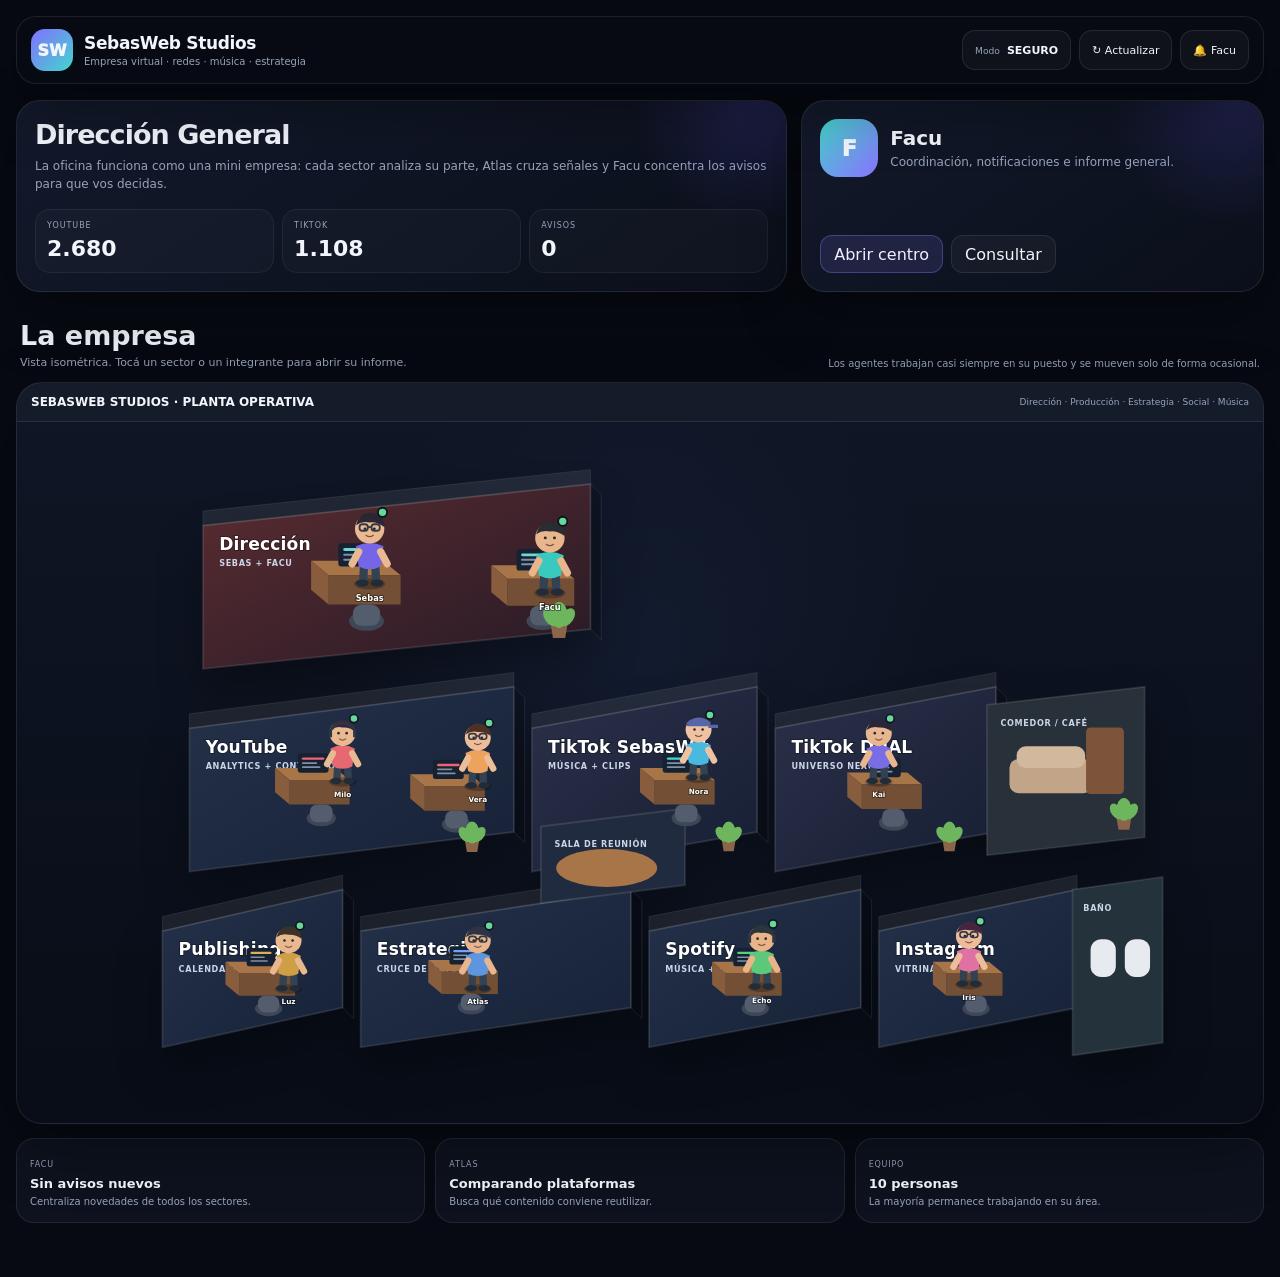
==== commit 1746ea48: "Add files via upload" ====
--- a/index.html
+++ b/index.html
@@ -2,23 +2,22 @@
 <html lang="es">
 <head>
   <meta charset="utf-8" />
-  <meta name="viewport" content="width=device-width,initial-scale=1,viewport-fit=cover" />
-  <meta name="theme-color" content="#080b13" />
-  <meta name="description" content="SebasWeb Studios V5" />
+  <meta name="viewport" content="width=device-width, initial-scale=1, viewport-fit=cover" />
+  <meta name="theme-color" content="#070a12" />
+  <meta name="description" content="SebasWeb Studios V6 - oficina virtual isométrica" />
   <title>SebasWeb Studios</title>
   <link rel="stylesheet" href="/styles.css" />
 </head>
 <body>
-  <div class="cosmos" aria-hidden="true">
-    <div class="nebula nebula-a"></div>
-    <div class="nebula nebula-b"></div>
-    <div class="stars"></div>
+  <div class="space-bg" aria-hidden="true">
+    <span class="nebula n1"></span><span class="nebula n2"></span><span class="nebula n3"></span>
+    <span class="star s1"></span><span class="star s2"></span><span class="star s3"></span><span class="star s4"></span><span class="star s5"></span>
   </div>
   <div id="app">
-    <main class="loading-screen">
+    <main class="loading">
       <div class="loader-logo">SW</div>
       <h1>SebasWeb Studios</h1>
-      <p>Preparando el studio…</p>
+      <p>Encendiendo la oficina…</p>
     </main>
   </div>
   <script src="/app.js" defer></script>
--- a/styles.css
+++ b/styles.css
@@ -1,26 +1,18 @@
 :root{
-  --bg:#070a12;--panel:#101522;--panel2:#151b2a;--line:rgba(255,255,255,.08);
-  --text:#f4f7ff;--muted:#99a4ba;--violet:#8e7cff;--cyan:#48d9cf;--green:#6dd49e;
-  --shadow:0 18px 50px rgba(0,0,0,.28)
+  --bg:#070a12;--panel:#0e1421;--panel2:#151d2e;--line:rgba(255,255,255,.09);--text:#f2f5fb;--muted:#97a3ba;
+  --violet:#8b7cff;--cyan:#49d6cf;--red:#ef6376;--green:#66d78d;--gold:#e8b966;--shadow:0 22px 60px rgba(0,0,0,.34)
 }
-*{box-sizing:border-box}
-html,body{margin:0;min-height:100%;background:var(--bg);color:var(--text);font-family:Inter,ui-sans-serif,system-ui,-apple-system,BlinkMacSystemFont,"Segoe UI",sans-serif}
-button,input{font:inherit}button{cursor:pointer}
-.cosmos{position:fixed;inset:0;overflow:hidden;pointer-events:none;z-index:0}
-.nebula{position:absolute;border-radius:50%;filter:blur(80px);opacity:.14}.nebula-a{width:620px;height:620px;background:#5842ff;left:-160px;top:-150px}.nebula-b{width:520px;height:520px;background:#00c8d3;right:-130px;top:160px}
-.stars{position:absolute;inset:0;opacity:.42;background-image:radial-gradient(circle at 10% 20%,#fff 0 1px,transparent 1.4px),radial-gradient(circle at 28% 76%,#fff 0 1px,transparent 1.4px),radial-gradient(circle at 56% 18%,#fff 0 1px,transparent 1.4px),radial-gradient(circle at 76% 62%,#fff 0 1px,transparent 1.4px),radial-gradient(circle at 92% 34%,#fff 0 1px,transparent 1.4px)}
-.loading-screen{min-height:100vh;display:grid;place-content:center;gap:8px;text-align:center;position:relative;z-index:1}.loader-logo{width:70px;height:70px;border-radius:23px;margin:auto;display:grid;place-items:center;font-weight:900;background:linear-gradient(135deg,#7965ff,#46d8cf);box-shadow:0 16px 50px rgba(121,101,255,.25)}.loading-screen h1{margin:5px 0 0}.loading-screen p{margin:0;color:var(--muted)}
-.shell{position:relative;z-index:1;max-width:1420px;margin:auto;padding:18px 16px 40px}
-.topbar{position:sticky;top:8px;z-index:20;display:flex;align-items:center;justify-content:space-between;gap:12px;padding:12px 14px;border:1px solid var(--line);border-radius:20px;background:rgba(8,12,20,.86);backdrop-filter:blur(18px);box-shadow:var(--shadow)}
-.brand{display:flex;align-items:center;gap:11px}.brand-mark{width:42px;height:42px;border-radius:13px;display:grid;place-items:center;font-weight:950;background:linear-gradient(135deg,#7d6cff,#43d8d0)}.brand h1{font-size:17px;margin:0}.brand p{font-size:11px;color:var(--muted);margin:3px 0 0}.top-actions{display:flex;align-items:center;gap:8px;flex-wrap:wrap;justify-content:flex-end}.chip,.btn{height:38px;border:1px solid var(--line);border-radius:12px;background:rgba(255,255,255,.035);color:var(--text);padding:0 12px;display:flex;align-items:center;gap:7px}.chip small{color:var(--muted)}.btn:hover{background:rgba(255,255,255,.08)}
-.hero{display:grid;grid-template-columns:1.35fr .65fr;gap:14px;margin-top:16px}.hero-card{border:1px solid var(--line);border-radius:22px;background:linear-gradient(135deg,rgba(25,31,50,.93),rgba(14,19,31,.9));padding:18px;box-shadow:var(--shadow)}.hero-card h2{margin:0;font-size:25px}.hero-card p{color:var(--muted);margin:7px 0 0;font-size:13px;line-height:1.45}.hero-stats{display:grid;grid-template-columns:repeat(3,1fr);gap:10px;margin-top:16px}.hero-stat{padding:12px;border:1px solid rgba(255,255,255,.07);border-radius:15px;background:rgba(255,255,255,.025)}.hero-stat small{display:block;color:var(--muted);font-size:9px;letter-spacing:.08em}.hero-stat strong{display:block;font-size:22px;margin-top:6px}.facu-hero{display:flex;flex-direction:column;justify-content:space-between}.facu-head{display:flex;align-items:center;gap:12px}.facu-avatar{width:58px;height:58px;border-radius:18px;display:grid;place-items:center;background:linear-gradient(135deg,#4bd9cf,#7d6cff);font-size:22px;font-weight:900}.facu-hero h3{margin:0}.facu-hero p{margin:4px 0 0;color:var(--muted);font-size:12px}.facu-actions{display:flex;gap:8px;margin-top:15px;flex-wrap:wrap}
-.section-head{display:flex;align-items:end;justify-content:space-between;gap:12px;margin:28px 2px 12px}.section-head h2{font-size:24px;margin:0}.section-head p{margin:4px 0 0;color:var(--muted);font-size:12px}.section-head span{font-size:11px;color:var(--muted)}
-.cards{display:grid;grid-template-columns:repeat(2,minmax(0,1fr));gap:14px}.sector-card{border:1px solid var(--line);border-radius:22px;background:rgba(14,19,31,.94);overflow:hidden;box-shadow:var(--shadow)}.sector-head{display:flex;align-items:flex-start;justify-content:space-between;gap:10px;padding:14px 14px 12px}.sector-title{display:flex;align-items:center;gap:10px}.sector-icon{width:38px;height:38px;border-radius:12px;display:grid;place-items:center;font-weight:900;background:linear-gradient(135deg,var(--accent,#7d6cff),rgba(255,255,255,.12))}.sector-title h3{font-size:15px;margin:0}.sector-title p{font-size:11px;color:var(--muted);margin:3px 0 0}.status{font-size:9px;padding:6px 8px;border:1px solid var(--line);border-radius:999px;color:#cad4e8;background:rgba(255,255,255,.03)}
-.room-preview{position:relative;margin:0 12px 12px;height:210px;border-radius:18px;overflow:hidden;background:#dfeaf0;border:5px solid #e9eef1;box-shadow:inset 0 0 0 1px rgba(64,78,92,.12),0 10px 25px rgba(0,0,0,.18)}.room-preview:before{content:"";position:absolute;inset:0;background-image:linear-gradient(rgba(76,110,132,.13) 1px,transparent 1px),linear-gradient(90deg,rgba(76,110,132,.13) 1px,transparent 1px);background-size:24px 24px}.room-wall{position:absolute;background:#f6f8fa;box-shadow:0 2px 6px rgba(0,0,0,.12);z-index:2}.wall-top{left:0;right:0;top:0;height:8px}.wall-left{top:0;bottom:0;left:0;width:8px}.wall-right{top:0;bottom:0;right:0;width:8px}.room-door{position:absolute;bottom:0;left:50%;width:48px;height:9px;transform:translateX(-50%);background:#9b6c46;border-radius:6px 6px 0 0;z-index:3}
-.desk{position:absolute;width:112px;height:54px;background:#c89460;border-radius:7px;box-shadow:0 8px 16px rgba(0,0,0,.14);z-index:3}.desk:before{content:"";position:absolute;left:14px;top:7px;width:48px;height:25px;background:#353d49;border-radius:4px;box-shadow:0 2px 5px rgba(0,0,0,.22)}.desk:after{content:"";position:absolute;right:13px;top:9px;width:12px;height:12px;background:#83be67;border-radius:50%}.chair{position:absolute;width:34px;height:34px;border-radius:50%;background:#555d69;box-shadow:inset 0 0 0 6px #676f7b,0 6px 12px rgba(0,0,0,.15);z-index:2}.plant{position:absolute;width:38px;height:38px;border-radius:50%;background:radial-gradient(circle,#b6d75f 0 30%,#74ae46 31% 63%,#538d39 64%);box-shadow:0 5px 10px rgba(0,0,0,.13);z-index:4}.meeting-table{position:absolute;width:126px;height:70px;border-radius:50%;background:#d7dadc;box-shadow:0 7px 14px rgba(0,0,0,.13);z-index:3}.sofa{position:absolute;width:90px;height:44px;border-radius:12px;background:#caa98b;box-shadow:0 7px 14px rgba(0,0,0,.13);z-index:3}.coffee{position:absolute;width:34px;height:34px;border-radius:50%;background:#b88453;z-index:4}.toilet{position:absolute;width:30px;height:45px;border-radius:12px;background:#f8f9fb;box-shadow:0 4px 8px rgba(0,0,0,.1);z-index:3}.sink{position:absolute;width:38px;height:28px;border-radius:9px;background:#f7fafb;box-shadow:0 4px 8px rgba(0,0,0,.1);z-index:3}
-.human{position:absolute;width:58px;height:70px;transform:translate(-50%,-50%);z-index:7;transition:left 1.15s ease,top 1.15s ease;filter:drop-shadow(0 7px 8px rgba(0,0,0,.18));border:0;background:transparent;padding:0}.human-body{position:absolute;left:13px;top:28px;width:32px;height:28px;border-radius:15px 15px 10px 10px;background:linear-gradient(180deg,var(--shirt),color-mix(in srgb,var(--shirt),#000 16%));}.human-head{position:absolute;left:14px;top:8px;width:30px;height:30px;border-radius:50%;background:var(--skin);box-shadow:inset 0 -3px 0 rgba(0,0,0,.05)}.human-hair{position:absolute;left:12px;top:5px;width:34px;height:16px;border-radius:18px 18px 10px 10px;background:var(--hair)}.human-ear{position:absolute;top:17px;width:6px;height:9px;border-radius:50%;background:var(--skin)}.human-ear.l{left:11px}.human-ear.r{right:11px}.eye{position:absolute;top:19px;width:3px;height:3px;background:#2c2b31;border-radius:50%;z-index:3}.eye.l{left:23px}.eye.r{right:23px}.nose{position:absolute;left:28px;top:23px;width:3px;height:4px;background:rgba(90,55,45,.28);border-radius:50%;z-index:3}.mouth{position:absolute;left:25px;top:28px;width:8px;height:3px;border-radius:0 0 8px 8px;border-bottom:2px solid rgba(75,45,42,.4);z-index:3}.arm{position:absolute;top:31px;width:9px;height:27px;background:var(--skin);border-radius:8px;z-index:-1}.arm.l{left:7px;transform:rotate(15deg)}.arm.r{right:7px;transform:rotate(-15deg)}.leg{position:absolute;top:51px;width:10px;height:16px;background:#3d4655;border-radius:5px}.leg.l{left:16px}.leg.r{right:16px}.human.glasses:after{content:"";position:absolute;left:19px;top:17px;width:20px;height:7px;border:2px solid #373842;border-radius:6px;z-index:4}.human.headphones:before{content:"";position:absolute;left:10px;top:10px;width:38px;height:23px;border:4px solid #2d3441;border-bottom:0;border-radius:20px 20px 0 0;z-index:5}.human.cap .human-hair{background:var(--hat,#5364a6);height:13px;border-radius:16px 16px 5px 5px}.human.cap .human-hair:after{content:"";position:absolute;right:-7px;top:6px;width:14px;height:5px;border-radius:4px;background:var(--hat,#5364a6)}.human.working .human-body:after{content:"";position:absolute;left:-15px;top:1px;width:19px;height:13px;background:#303a48;border-radius:3px;box-shadow:0 2px 4px rgba(0,0,0,.2)}.name-tag{position:absolute;left:50%;top:-11px;transform:translateX(-50%);padding:3px 6px;border-radius:999px;background:rgba(20,25,34,.88);color:white;font-size:8px;white-space:nowrap;opacity:0;transition:opacity .15s}.human:hover .name-tag{opacity:1}
-.sector-meta{display:grid;grid-template-columns:repeat(4,1fr);gap:8px;padding:0 12px 12px}.meta{border:1px solid rgba(255,255,255,.06);background:rgba(255,255,255,.025);border-radius:12px;padding:9px}.meta span{display:block;font-size:8px;color:var(--muted)}.meta strong{display:block;font-size:12px;margin-top:4px;white-space:nowrap;overflow:hidden;text-overflow:ellipsis}.sector-actions{display:flex;gap:8px;padding:0 12px 14px}.primary{height:34px;border:1px solid rgba(126,108,255,.28);background:rgba(126,108,255,.12);color:#eeeaff;border-radius:11px;padding:0 12px}.secondary{height:34px;border:1px solid var(--line);background:rgba(255,255,255,.03);color:var(--text);border-radius:11px;padding:0 12px}.primary:hover,.secondary:hover{filter:brightness(1.08)}
-.common-grid{display:grid;grid-template-columns:repeat(3,1fr);gap:14px}.common-card{border:1px solid var(--line);border-radius:20px;background:rgba(14,19,31,.92);overflow:hidden}.common-head{padding:12px 14px}.common-head h3{font-size:14px;margin:0}.common-head p{margin:4px 0 0;color:var(--muted);font-size:10px}.common-card .room-preview{height:175px}
-.drawer-backdrop{position:fixed;inset:0;background:rgba(3,6,11,.68);backdrop-filter:blur(7px);z-index:60;display:flex;justify-content:flex-end}.drawer{width:min(500px,96vw);height:100%;overflow:auto;background:#0e1420;border-left:1px solid var(--line);padding:22px;box-shadow:-25px 0 60px rgba(0,0,0,.35)}.close{float:right;width:36px;height:36px;border-radius:12px;border:1px solid var(--line);background:rgba(255,255,255,.04);color:white}.drawer h3{font-size:24px;margin:0}.drawer .sub{color:var(--muted);font-size:12px;line-height:1.5;margin:5px 0 18px}.report-grid{display:grid;grid-template-columns:1fr 1fr;gap:9px}.report-metric{padding:13px;border:1px solid var(--line);border-radius:15px;background:rgba(255,255,255,.03)}.report-metric span{font-size:9px;color:var(--muted)}.report-metric strong{display:block;font-size:18px;margin-top:7px}.report-box{padding:14px;border:1px solid var(--line);border-radius:15px;background:rgba(255,255,255,.03);margin-top:12px}.report-box h4{margin:0 0 8px}.report-box p,.report-box li{color:#dce4f2;font-size:12px;line-height:1.55}.note{padding:11px 12px;border:1px solid var(--line);border-radius:14px;background:rgba(255,255,255,.025);margin-bottom:8px}.note small{color:var(--muted)}.note b{display:block;margin-top:4px;font-size:12px}.note p{margin:5px 0 0;font-size:11px;color:#dce4f2}.ask{display:flex;gap:8px;margin-top:9px}.ask input{flex:1;height:40px;border-radius:11px;border:1px solid var(--line);background:#09101a;color:white;padding:0 11px}.answer{margin-top:9px;padding:11px 12px;border-radius:13px;border:1px solid rgba(72,217,207,.22);background:rgba(72,217,207,.08);font-size:12px;line-height:1.5}.toast{position:fixed;left:50%;bottom:18px;transform:translateX(-50%);z-index:90;background:#172033;border:1px solid var(--line);padding:9px 13px;border-radius:999px;color:#dce5f8;font-size:11px}
-@media(max-width:920px){.hero{grid-template-columns:1fr}.cards{grid-template-columns:1fr}.common-grid{grid-template-columns:1fr}.hero-stats{grid-template-columns:repeat(3,1fr)}}
-@media(max-width:620px){.shell{padding:10px 10px 30px}.topbar{top:5px;padding:10px}.brand p{display:none}.top-actions .chip:nth-child(2){display:none}.hero{margin-top:10px}.hero-card{padding:14px}.hero-card h2{font-size:21px}.hero-stats{gap:7px}.hero-stat{padding:9px}.hero-stat strong{font-size:18px}.section-head{margin-top:20px;align-items:flex-start}.section-head h2{font-size:20px}.section-head span{display:none}.room-preview{height:185px;margin:0 10px 10px;border-width:4px}.sector-meta{grid-template-columns:repeat(2,1fr);padding:0 10px 10px}.sector-actions{padding:0 10px 12px}.common-card .room-preview{height:155px}.report-grid{grid-template-columns:1fr}.human{transform:translate(-50%,-50%) scale(.92)}}
+*{box-sizing:border-box}html,body{margin:0;min-height:100%;background:var(--bg);color:var(--text);font-family:Inter,ui-sans-serif,system-ui,-apple-system,"Segoe UI",sans-serif}button,input{font:inherit}button{cursor:pointer}
+body{overflow-x:hidden}.space-bg{position:fixed;inset:0;z-index:-3;overflow:hidden;background:radial-gradient(circle at 50% 0%,#101832 0,#070a12 52%,#05070d 100%)}
+.nebula{position:absolute;border-radius:50%;filter:blur(70px);opacity:.2}.n1{width:620px;height:620px;left:-220px;top:-160px;background:#6546ff}.n2{width:560px;height:560px;right:-180px;top:180px;background:#1ed2c8}.n3{width:500px;height:500px;left:35%;bottom:-260px;background:#2e65d8;opacity:.13}.star{position:absolute;width:2px;height:2px;border-radius:50%;background:white;box-shadow:100px 80px rgba(255,255,255,.6),260px 160px rgba(255,255,255,.4),420px 60px rgba(255,255,255,.45),620px 220px rgba(255,255,255,.3),820px 90px rgba(255,255,255,.5),980px 260px rgba(255,255,255,.45),1180px 120px rgba(255,255,255,.35)}.s1{left:5%;top:8%}.s2{left:12%;top:44%}.s3{left:30%;top:72%}.s4{left:55%;top:18%}.s5{left:72%;top:58%}
+.loading{min-height:100vh;display:grid;place-content:center;text-align:center;gap:8px}.loader-logo{width:74px;height:74px;border-radius:24px;margin:auto;display:grid;place-items:center;background:linear-gradient(135deg,#836dff,#3bd7ce);font-weight:950;font-size:20px;box-shadow:0 18px 48px rgba(108,88,255,.35)}.loading h1{margin:8px 0 0}.loading p{margin:0;color:var(--muted)}
+.shell{width:min(1500px,100%);margin:auto;padding:16px 16px 54px}.topbar{position:sticky;top:8px;z-index:30;display:flex;align-items:center;justify-content:space-between;gap:12px;padding:12px 14px;border:1px solid var(--line);border-radius:20px;background:rgba(8,12,20,.82);backdrop-filter:blur(18px);box-shadow:var(--shadow)}
+.brand{display:flex;align-items:center;gap:11px;min-width:0}.brand-mark{width:42px;height:42px;border-radius:14px;display:grid;place-items:center;background:linear-gradient(135deg,#8170ff,#43d6cd);font-weight:950;flex:0 0 auto}.brand h1{margin:0;font-size:17px;letter-spacing:-.02em}.brand p{margin:3px 0 0;color:var(--muted);font-size:10px;white-space:nowrap;overflow:hidden;text-overflow:ellipsis}.top-actions{display:flex;align-items:center;gap:8px}.chip,.btn{height:40px;border-radius:13px;border:1px solid var(--line);background:rgba(255,255,255,.035);color:var(--text);display:flex;align-items:center;gap:7px;padding:0 12px;font-size:11px}.chip small{color:var(--muted)}.btn:hover{background:rgba(255,255,255,.07)}.notify-btn{position:relative}.count{min-width:18px;height:18px;padding:0 5px;border-radius:999px;background:#ef6376;display:grid;place-items:center;font-size:9px;font-weight:900}
+.hero{display:grid;grid-template-columns:1.25fr .75fr;gap:14px;margin-top:16px}.hero-card{border:1px solid var(--line);background:linear-gradient(145deg,rgba(20,27,45,.93),rgba(11,16,27,.93));border-radius:24px;padding:18px;box-shadow:var(--shadow);overflow:hidden;position:relative}.hero-card:after{content:"";position:absolute;width:260px;height:260px;border-radius:50%;right:-100px;top:-130px;background:radial-gradient(circle,rgba(108,92,255,.18),transparent 68%)}.hero h2{margin:0;font-size:27px;letter-spacing:-.035em}.hero p{margin:7px 0 0;color:var(--muted);font-size:12px;line-height:1.5;max-width:760px}.hero-stats{display:grid;grid-template-columns:repeat(3,1fr);gap:8px;margin-top:16px}.hero-stat{border:1px solid rgba(255,255,255,.06);background:rgba(255,255,255,.025);padding:11px;border-radius:15px}.hero-stat small{display:block;color:var(--muted);font-size:8px;letter-spacing:.12em}.hero-stat strong{display:block;font-size:22px;margin-top:6px}.facu-card{display:flex;flex-direction:column;justify-content:space-between}.facu-row{display:flex;align-items:center;gap:12px}.facu-avatar{width:58px;height:58px;border-radius:18px;display:grid;place-items:center;background:linear-gradient(135deg,#43d6cd,#8a72ff);font-weight:950;font-size:22px}.facu-row h3{margin:0;font-size:20px}.facu-row p{margin:3px 0 0}.facu-actions{display:flex;gap:8px;margin-top:14px}.primary,.secondary{height:38px;border-radius:12px;padding:0 13px}.primary{border:1px solid rgba(139,124,255,.35);background:rgba(139,124,255,.14);color:#f2efff}.secondary{border:1px solid var(--line);background:rgba(255,255,255,.035);color:var(--text)}.primary:hover,.secondary:hover{filter:brightness(1.08)}
+.section-head{display:flex;align-items:end;justify-content:space-between;gap:14px;margin:28px 4px 13px}.section-head h2{margin:0;font-size:27px}.section-head p{margin:5px 0 0;color:var(--muted);font-size:11px}.section-head span{color:var(--muted);font-size:10px}
+.office-stage{border:1px solid var(--line);border-radius:26px;background:linear-gradient(180deg,rgba(16,23,39,.96),rgba(8,13,23,.96));box-shadow:var(--shadow);overflow:hidden;position:relative}.office-toolbar{display:flex;justify-content:space-between;align-items:center;padding:12px 14px;border-bottom:1px solid var(--line);background:rgba(255,255,255,.02)}.office-toolbar strong{font-size:12px}.office-toolbar span{font-size:9px;color:var(--muted)}.svg-wrap{width:100%;aspect-ratio:16/9;min-height:420px;display:flex;align-items:center;justify-content:center;padding:8px;background:radial-gradient(circle at 50% 34%,rgba(59,86,148,.12),transparent 40%)}.office-svg{display:block;width:100%;height:100%;max-height:780px;filter:drop-shadow(0 22px 22px rgba(0,0,0,.3))}.room-group{cursor:pointer;transition:filter .2s ease}.room-group:hover{filter:brightness(1.12)}.room-floor-svg{stroke:rgba(255,255,255,.11);stroke-width:2}.wall-top,.wall-side{stroke:rgba(255,255,255,.09);stroke-width:1}.room-title-svg{font:900 19px Inter,system-ui,sans-serif;fill:#fff;letter-spacing:.01em;paint-order:stroke;stroke:rgba(0,0,0,.3);stroke-width:2px}.room-sub-svg{font:700 9px Inter,system-ui,sans-serif;fill:#cbd5e8;letter-spacing:.08em}.desk-top{fill:#a87549}.desk-front{fill:#735035}.desk-side{fill:#875d3d}.screen-front{fill:#162132}.screen-glow{fill:#56d9cf}.chair-seat{fill:#3e4755}.chair-back{fill:#535d6d}.plant-pot{fill:#8b6549}.plant-leaf{fill:#6eb65d}.meeting-table{fill:#a87549}.lounge-sofa{fill:#c2a589}.door-svg{fill:#bd8959}.wc-svg{fill:#e7ebef}.food-counter{fill:#7b5439}.agent-svg{cursor:pointer;transition:transform 1.4s cubic-bezier(.22,.8,.28,1),opacity .2s ease;transform-box:fill-box;transform-origin:center}.agent-svg:hover{filter:brightness(1.09)}.agent-label{font:800 9px Inter,system-ui,sans-serif;fill:#fff;paint-order:stroke;stroke:rgba(0,0,0,.45);stroke-width:2px}.agent-status-dot{stroke:#0c1420;stroke-width:2}.agent-shadow{fill:rgba(0,0,0,.26)}.face-skin{fill:var(--skin)}.hair-svg{fill:var(--hair)}.shirt-svg{fill:var(--shirt)}.pants-svg{fill:#334252}.shoe-svg{fill:#222b38}.eye-svg{fill:#242932}.mouth-svg{stroke:#7e5146;stroke-width:1.4;fill:none;stroke-linecap:round}.arm-svg{stroke:var(--skin);stroke-width:8;stroke-linecap:round}.leg-svg{stroke:#334252;stroke-width:9;stroke-linecap:round}.glasses-svg{stroke:#333a46;stroke-width:2;fill:none}.headphones-svg{stroke:#2d3542;stroke-width:4;fill:none}.cap-svg{fill:#5666a8}.speech{opacity:0;transition:opacity .2s}.agent-svg:hover .speech{opacity:1}.bubble-svg{fill:rgba(10,16,27,.94);stroke:rgba(255,255,255,.13);stroke-width:1}.bubble-text{font:700 8px Inter,system-ui,sans-serif;fill:#ecf2ff}
+.mobile-sector-grid{display:none}.sector-card{border:1px solid var(--line);border-radius:20px;background:rgba(14,20,33,.94);overflow:hidden;box-shadow:var(--shadow)}.sector-head{display:flex;align-items:center;justify-content:space-between;gap:10px;padding:13px}.sector-title{display:flex;align-items:center;gap:10px}.sector-icon{width:38px;height:38px;border-radius:13px;background:linear-gradient(135deg,var(--accent),#2d3344);display:grid;place-items:center;font-weight:900}.sector-title h3{margin:0;font-size:14px}.sector-title p{margin:3px 0 0;color:var(--muted);font-size:9px}.sector-meta{display:grid;grid-template-columns:repeat(2,1fr);gap:7px;padding:0 12px 12px}.meta{padding:9px;border:1px solid rgba(255,255,255,.06);border-radius:12px;background:rgba(255,255,255,.025)}.meta span{display:block;color:var(--muted);font-size:8px}.meta strong{display:block;margin-top:4px;font-size:12px;white-space:nowrap;overflow:hidden;text-overflow:ellipsis}.sector-actions{padding:0 12px 13px}
+.activity-strip{display:grid;grid-template-columns:repeat(3,1fr);gap:10px;margin-top:14px}.activity-card{border:1px solid var(--line);background:rgba(14,20,33,.86);border-radius:18px;padding:13px}.activity-card small{color:var(--muted);font-size:8px;letter-spacing:.1em}.activity-card b{display:block;margin-top:5px;font-size:13px}.activity-card p{margin:4px 0 0;color:var(--muted);font-size:10px;line-height:1.45}
+.drawer-backdrop{position:fixed;inset:0;z-index:60;background:rgba(3,6,11,.68);backdrop-filter:blur(8px);display:flex;justify-content:flex-end}.drawer{width:min(530px,96vw);height:100%;overflow:auto;background:#0c1320;border-left:1px solid var(--line);padding:22px;box-shadow:-28px 0 70px rgba(0,0,0,.42)}.close{float:right;width:36px;height:36px;border:1px solid var(--line);border-radius:12px;background:rgba(255,255,255,.04);color:white}.drawer h3{margin:0;font-size:25px}.drawer .sub{margin:5px 0 18px;color:var(--muted);font-size:12px;line-height:1.5}.report-grid{display:grid;grid-template-columns:1fr 1fr;gap:8px}.report-metric,.report-box,.note{border:1px solid var(--line);background:rgba(255,255,255,.025);border-radius:15px;padding:13px}.report-metric span{color:var(--muted);font-size:9px}.report-metric strong{display:block;margin-top:7px;font-size:18px}.report-box{margin-top:10px}.report-box h4{margin:0 0 8px}.report-box p,.report-box li{font-size:12px;line-height:1.55;color:#dce4f3}.note{margin-bottom:8px}.note small{color:var(--muted);font-size:9px}.note b{display:block;margin-top:4px;font-size:12px}.note p{margin:5px 0 0;font-size:11px;line-height:1.45;color:#dce4f3}.ask{display:flex;gap:8px;margin-top:10px}.ask input{flex:1;height:40px;border:1px solid var(--line);background:#08101b;color:white;border-radius:11px;padding:0 11px}.answer{margin-top:9px;border:1px solid rgba(73,214,207,.22);background:rgba(73,214,207,.07);border-radius:13px;padding:11px 12px;font-size:12px;line-height:1.5}.toast{position:fixed;left:50%;bottom:18px;z-index:90;transform:translateX(-50%);padding:9px 13px;border-radius:999px;border:1px solid var(--line);background:#162033;color:#dfe7f6;font-size:11px;box-shadow:var(--shadow)}
+@media(max-width:920px){.hero{grid-template-columns:1fr}.svg-wrap{min-height:360px}.activity-strip{grid-template-columns:1fr 1fr}.office-stage{border-radius:20px}}
+@media(max-width:650px){.shell{padding:8px 8px 34px}.topbar{top:4px;border-radius:16px;padding:9px}.brand-mark{width:36px;height:36px;border-radius:12px}.brand h1{font-size:14px}.brand p{display:none}.top-actions .chip{display:none}.btn{height:36px;padding:0 10px;font-size:10px}.hero{margin-top:9px}.hero-card{padding:14px;border-radius:18px}.hero h2{font-size:21px}.hero-stats{gap:6px}.hero-stat{padding:9px}.hero-stat strong{font-size:18px}.section-head{margin:21px 2px 10px;align-items:flex-start}.section-head h2{font-size:20px}.section-head span{display:none}.office-stage{display:block;border-radius:16px}.office-toolbar{padding:9px 10px}.office-toolbar span{display:none}.svg-wrap{min-height:0;aspect-ratio:1200/760;padding:2px}.mobile-sector-grid{display:grid;grid-template-columns:1fr;gap:10px}.activity-strip{grid-template-columns:1fr}.report-grid{grid-template-columns:1fr}.drawer{padding:18px}.facu-actions{flex-wrap:wrap}}
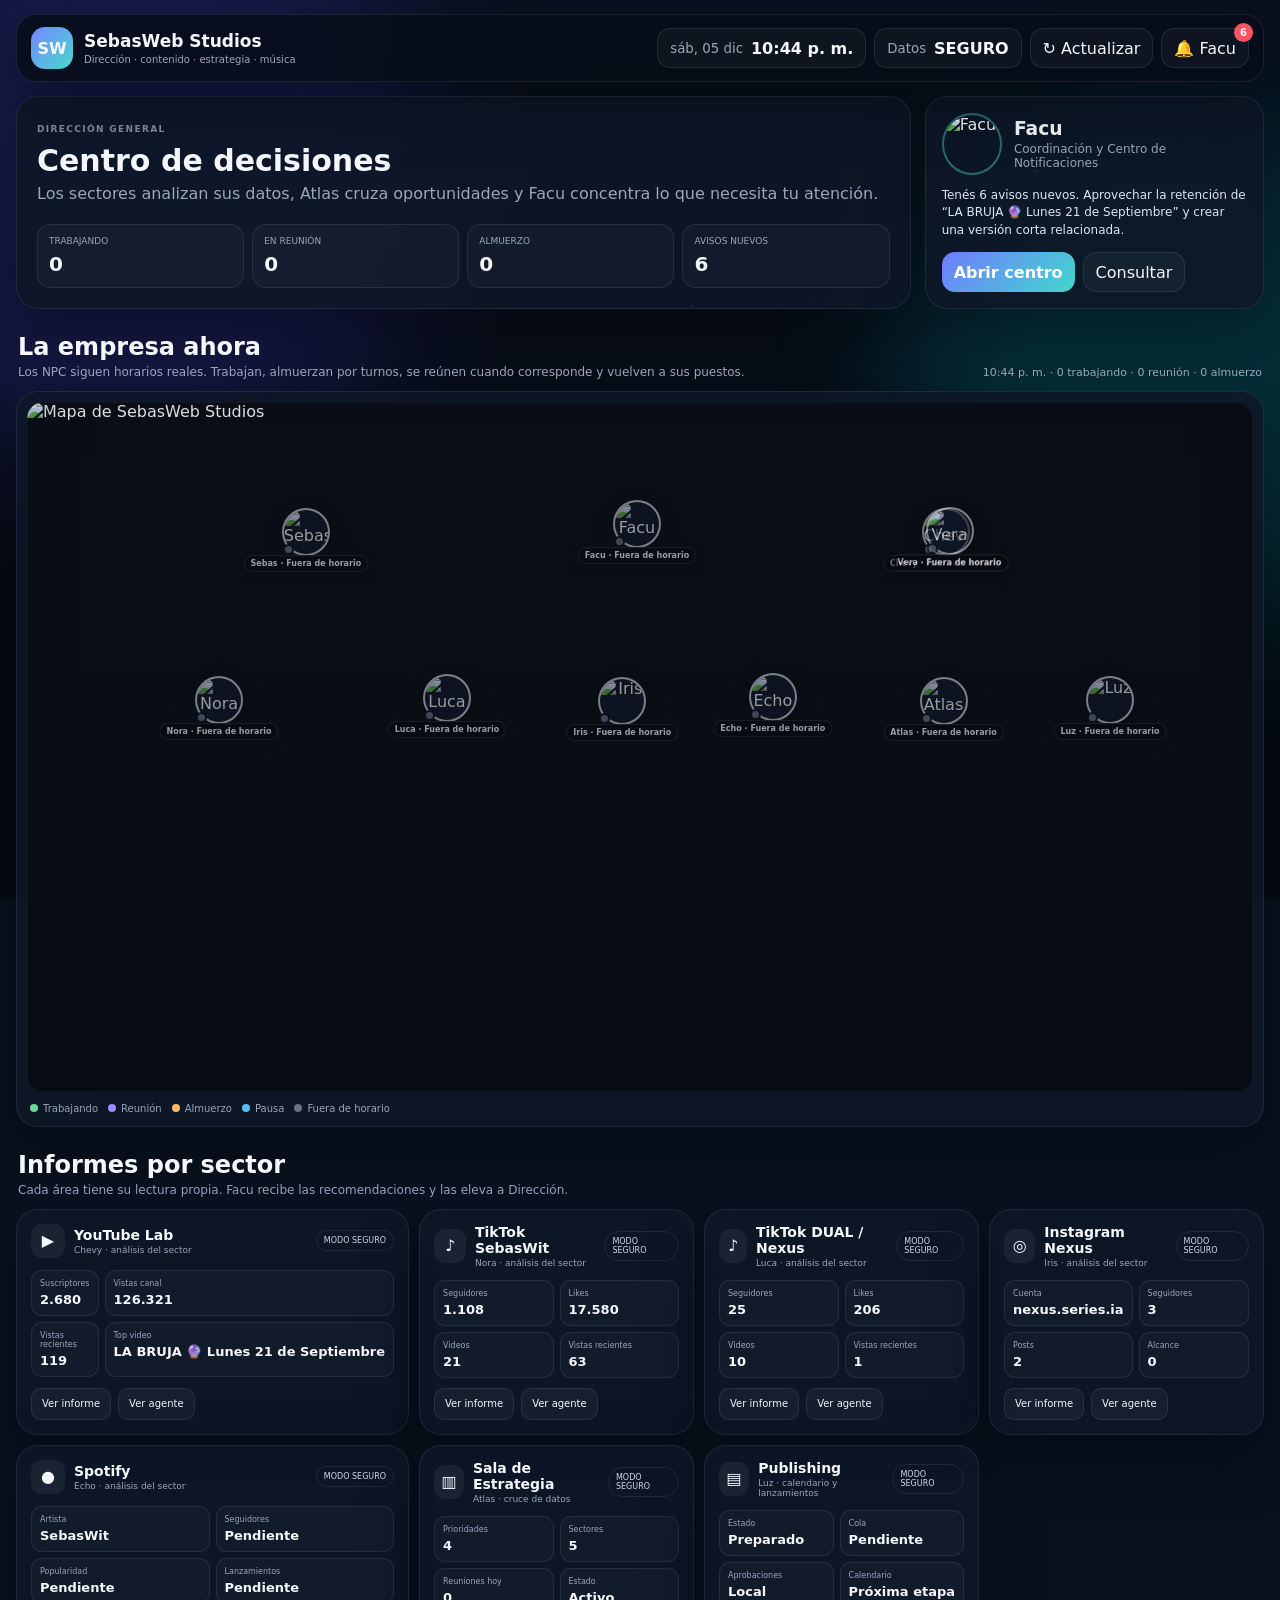
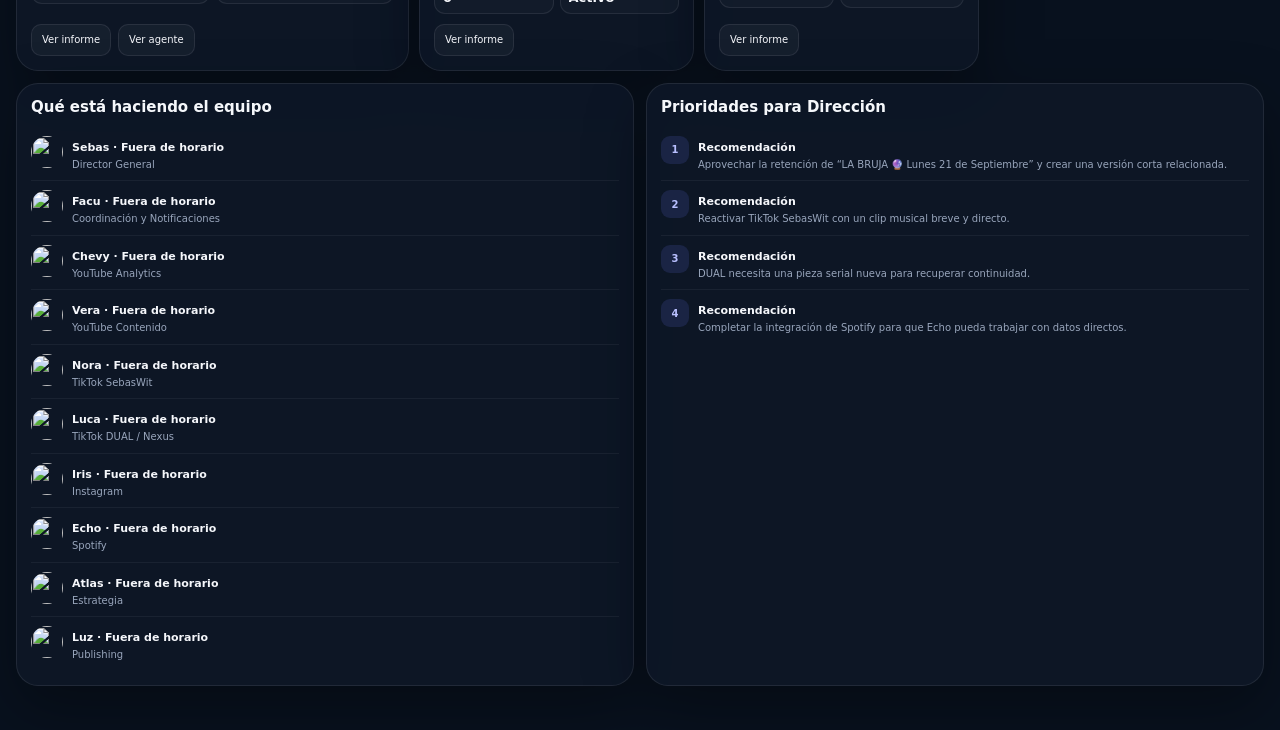
==== commit fe987614: "Add files via upload" ====
--- a/index.html
+++ b/index.html
@@ -2,24 +2,15 @@
 <html lang="es">
 <head>
   <meta charset="utf-8" />
-  <meta name="viewport" content="width=device-width, initial-scale=1, viewport-fit=cover" />
-  <meta name="theme-color" content="#070a12" />
-  <meta name="description" content="SebasWeb Studios V6 - oficina virtual isométrica" />
+  <meta name="viewport" content="width=device-width,initial-scale=1,viewport-fit=cover" />
+  <meta name="theme-color" content="#08111e" />
+  <meta name="description" content="SebasWeb Studios, centro de operaciones creativo" />
   <title>SebasWeb Studios</title>
   <link rel="stylesheet" href="/styles.css" />
 </head>
 <body>
-  <div class="space-bg" aria-hidden="true">
-    <span class="nebula n1"></span><span class="nebula n2"></span><span class="nebula n3"></span>
-    <span class="star s1"></span><span class="star s2"></span><span class="star s3"></span><span class="star s4"></span><span class="star s5"></span>
-  </div>
-  <div id="app">
-    <main class="loading">
-      <div class="loader-logo">SW</div>
-      <h1>SebasWeb Studios</h1>
-      <p>Encendiendo la oficina…</p>
-    </main>
-  </div>
+  <div class="cosmos" aria-hidden="true"><div class="nebula n1"></div><div class="nebula n2"></div><div class="stars"></div></div>
+  <div id="app"><main class="loading"><div class="logo">SW</div><h1>SebasWeb Studios</h1><p>Abriendo la empresa…</p></main></div>
   <script src="/app.js" defer></script>
 </body>
 </html>
--- a/styles.css
+++ b/styles.css
@@ -1,18 +1,18 @@
 :root{
-  --bg:#070a12;--panel:#0e1421;--panel2:#151d2e;--line:rgba(255,255,255,.09);--text:#f2f5fb;--muted:#97a3ba;
-  --violet:#8b7cff;--cyan:#49d6cf;--red:#ef6376;--green:#66d78d;--gold:#e8b966;--shadow:0 22px 60px rgba(0,0,0,.34)
+  --bg:#08111e;--bg2:#0e1727;--panel:#111b2c;--panel2:#172338;--text:#f5f7fb;--muted:#99a6bc;
+  --line:rgba(255,255,255,.085);--accent:#6e8bff;--cyan:#42d7cc;--green:#67d99b;--amber:#f6bb68;--red:#ff6f78;
+  --shadow:0 22px 60px rgba(0,0,0,.34)
 }
-*{box-sizing:border-box}html,body{margin:0;min-height:100%;background:var(--bg);color:var(--text);font-family:Inter,ui-sans-serif,system-ui,-apple-system,"Segoe UI",sans-serif}button,input{font:inherit}button{cursor:pointer}
-body{overflow-x:hidden}.space-bg{position:fixed;inset:0;z-index:-3;overflow:hidden;background:radial-gradient(circle at 50% 0%,#101832 0,#070a12 52%,#05070d 100%)}
-.nebula{position:absolute;border-radius:50%;filter:blur(70px);opacity:.2}.n1{width:620px;height:620px;left:-220px;top:-160px;background:#6546ff}.n2{width:560px;height:560px;right:-180px;top:180px;background:#1ed2c8}.n3{width:500px;height:500px;left:35%;bottom:-260px;background:#2e65d8;opacity:.13}.star{position:absolute;width:2px;height:2px;border-radius:50%;background:white;box-shadow:100px 80px rgba(255,255,255,.6),260px 160px rgba(255,255,255,.4),420px 60px rgba(255,255,255,.45),620px 220px rgba(255,255,255,.3),820px 90px rgba(255,255,255,.5),980px 260px rgba(255,255,255,.45),1180px 120px rgba(255,255,255,.35)}.s1{left:5%;top:8%}.s2{left:12%;top:44%}.s3{left:30%;top:72%}.s4{left:55%;top:18%}.s5{left:72%;top:58%}
-.loading{min-height:100vh;display:grid;place-content:center;text-align:center;gap:8px}.loader-logo{width:74px;height:74px;border-radius:24px;margin:auto;display:grid;place-items:center;background:linear-gradient(135deg,#836dff,#3bd7ce);font-weight:950;font-size:20px;box-shadow:0 18px 48px rgba(108,88,255,.35)}.loading h1{margin:8px 0 0}.loading p{margin:0;color:var(--muted)}
-.shell{width:min(1500px,100%);margin:auto;padding:16px 16px 54px}.topbar{position:sticky;top:8px;z-index:30;display:flex;align-items:center;justify-content:space-between;gap:12px;padding:12px 14px;border:1px solid var(--line);border-radius:20px;background:rgba(8,12,20,.82);backdrop-filter:blur(18px);box-shadow:var(--shadow)}
-.brand{display:flex;align-items:center;gap:11px;min-width:0}.brand-mark{width:42px;height:42px;border-radius:14px;display:grid;place-items:center;background:linear-gradient(135deg,#8170ff,#43d6cd);font-weight:950;flex:0 0 auto}.brand h1{margin:0;font-size:17px;letter-spacing:-.02em}.brand p{margin:3px 0 0;color:var(--muted);font-size:10px;white-space:nowrap;overflow:hidden;text-overflow:ellipsis}.top-actions{display:flex;align-items:center;gap:8px}.chip,.btn{height:40px;border-radius:13px;border:1px solid var(--line);background:rgba(255,255,255,.035);color:var(--text);display:flex;align-items:center;gap:7px;padding:0 12px;font-size:11px}.chip small{color:var(--muted)}.btn:hover{background:rgba(255,255,255,.07)}.notify-btn{position:relative}.count{min-width:18px;height:18px;padding:0 5px;border-radius:999px;background:#ef6376;display:grid;place-items:center;font-size:9px;font-weight:900}
-.hero{display:grid;grid-template-columns:1.25fr .75fr;gap:14px;margin-top:16px}.hero-card{border:1px solid var(--line);background:linear-gradient(145deg,rgba(20,27,45,.93),rgba(11,16,27,.93));border-radius:24px;padding:18px;box-shadow:var(--shadow);overflow:hidden;position:relative}.hero-card:after{content:"";position:absolute;width:260px;height:260px;border-radius:50%;right:-100px;top:-130px;background:radial-gradient(circle,rgba(108,92,255,.18),transparent 68%)}.hero h2{margin:0;font-size:27px;letter-spacing:-.035em}.hero p{margin:7px 0 0;color:var(--muted);font-size:12px;line-height:1.5;max-width:760px}.hero-stats{display:grid;grid-template-columns:repeat(3,1fr);gap:8px;margin-top:16px}.hero-stat{border:1px solid rgba(255,255,255,.06);background:rgba(255,255,255,.025);padding:11px;border-radius:15px}.hero-stat small{display:block;color:var(--muted);font-size:8px;letter-spacing:.12em}.hero-stat strong{display:block;font-size:22px;margin-top:6px}.facu-card{display:flex;flex-direction:column;justify-content:space-between}.facu-row{display:flex;align-items:center;gap:12px}.facu-avatar{width:58px;height:58px;border-radius:18px;display:grid;place-items:center;background:linear-gradient(135deg,#43d6cd,#8a72ff);font-weight:950;font-size:22px}.facu-row h3{margin:0;font-size:20px}.facu-row p{margin:3px 0 0}.facu-actions{display:flex;gap:8px;margin-top:14px}.primary,.secondary{height:38px;border-radius:12px;padding:0 13px}.primary{border:1px solid rgba(139,124,255,.35);background:rgba(139,124,255,.14);color:#f2efff}.secondary{border:1px solid var(--line);background:rgba(255,255,255,.035);color:var(--text)}.primary:hover,.secondary:hover{filter:brightness(1.08)}
-.section-head{display:flex;align-items:end;justify-content:space-between;gap:14px;margin:28px 4px 13px}.section-head h2{margin:0;font-size:27px}.section-head p{margin:5px 0 0;color:var(--muted);font-size:11px}.section-head span{color:var(--muted);font-size:10px}
-.office-stage{border:1px solid var(--line);border-radius:26px;background:linear-gradient(180deg,rgba(16,23,39,.96),rgba(8,13,23,.96));box-shadow:var(--shadow);overflow:hidden;position:relative}.office-toolbar{display:flex;justify-content:space-between;align-items:center;padding:12px 14px;border-bottom:1px solid var(--line);background:rgba(255,255,255,.02)}.office-toolbar strong{font-size:12px}.office-toolbar span{font-size:9px;color:var(--muted)}.svg-wrap{width:100%;aspect-ratio:16/9;min-height:420px;display:flex;align-items:center;justify-content:center;padding:8px;background:radial-gradient(circle at 50% 34%,rgba(59,86,148,.12),transparent 40%)}.office-svg{display:block;width:100%;height:100%;max-height:780px;filter:drop-shadow(0 22px 22px rgba(0,0,0,.3))}.room-group{cursor:pointer;transition:filter .2s ease}.room-group:hover{filter:brightness(1.12)}.room-floor-svg{stroke:rgba(255,255,255,.11);stroke-width:2}.wall-top,.wall-side{stroke:rgba(255,255,255,.09);stroke-width:1}.room-title-svg{font:900 19px Inter,system-ui,sans-serif;fill:#fff;letter-spacing:.01em;paint-order:stroke;stroke:rgba(0,0,0,.3);stroke-width:2px}.room-sub-svg{font:700 9px Inter,system-ui,sans-serif;fill:#cbd5e8;letter-spacing:.08em}.desk-top{fill:#a87549}.desk-front{fill:#735035}.desk-side{fill:#875d3d}.screen-front{fill:#162132}.screen-glow{fill:#56d9cf}.chair-seat{fill:#3e4755}.chair-back{fill:#535d6d}.plant-pot{fill:#8b6549}.plant-leaf{fill:#6eb65d}.meeting-table{fill:#a87549}.lounge-sofa{fill:#c2a589}.door-svg{fill:#bd8959}.wc-svg{fill:#e7ebef}.food-counter{fill:#7b5439}.agent-svg{cursor:pointer;transition:transform 1.4s cubic-bezier(.22,.8,.28,1),opacity .2s ease;transform-box:fill-box;transform-origin:center}.agent-svg:hover{filter:brightness(1.09)}.agent-label{font:800 9px Inter,system-ui,sans-serif;fill:#fff;paint-order:stroke;stroke:rgba(0,0,0,.45);stroke-width:2px}.agent-status-dot{stroke:#0c1420;stroke-width:2}.agent-shadow{fill:rgba(0,0,0,.26)}.face-skin{fill:var(--skin)}.hair-svg{fill:var(--hair)}.shirt-svg{fill:var(--shirt)}.pants-svg{fill:#334252}.shoe-svg{fill:#222b38}.eye-svg{fill:#242932}.mouth-svg{stroke:#7e5146;stroke-width:1.4;fill:none;stroke-linecap:round}.arm-svg{stroke:var(--skin);stroke-width:8;stroke-linecap:round}.leg-svg{stroke:#334252;stroke-width:9;stroke-linecap:round}.glasses-svg{stroke:#333a46;stroke-width:2;fill:none}.headphones-svg{stroke:#2d3542;stroke-width:4;fill:none}.cap-svg{fill:#5666a8}.speech{opacity:0;transition:opacity .2s}.agent-svg:hover .speech{opacity:1}.bubble-svg{fill:rgba(10,16,27,.94);stroke:rgba(255,255,255,.13);stroke-width:1}.bubble-text{font:700 8px Inter,system-ui,sans-serif;fill:#ecf2ff}
-.mobile-sector-grid{display:none}.sector-card{border:1px solid var(--line);border-radius:20px;background:rgba(14,20,33,.94);overflow:hidden;box-shadow:var(--shadow)}.sector-head{display:flex;align-items:center;justify-content:space-between;gap:10px;padding:13px}.sector-title{display:flex;align-items:center;gap:10px}.sector-icon{width:38px;height:38px;border-radius:13px;background:linear-gradient(135deg,var(--accent),#2d3344);display:grid;place-items:center;font-weight:900}.sector-title h3{margin:0;font-size:14px}.sector-title p{margin:3px 0 0;color:var(--muted);font-size:9px}.sector-meta{display:grid;grid-template-columns:repeat(2,1fr);gap:7px;padding:0 12px 12px}.meta{padding:9px;border:1px solid rgba(255,255,255,.06);border-radius:12px;background:rgba(255,255,255,.025)}.meta span{display:block;color:var(--muted);font-size:8px}.meta strong{display:block;margin-top:4px;font-size:12px;white-space:nowrap;overflow:hidden;text-overflow:ellipsis}.sector-actions{padding:0 12px 13px}
-.activity-strip{display:grid;grid-template-columns:repeat(3,1fr);gap:10px;margin-top:14px}.activity-card{border:1px solid var(--line);background:rgba(14,20,33,.86);border-radius:18px;padding:13px}.activity-card small{color:var(--muted);font-size:8px;letter-spacing:.1em}.activity-card b{display:block;margin-top:5px;font-size:13px}.activity-card p{margin:4px 0 0;color:var(--muted);font-size:10px;line-height:1.45}
-.drawer-backdrop{position:fixed;inset:0;z-index:60;background:rgba(3,6,11,.68);backdrop-filter:blur(8px);display:flex;justify-content:flex-end}.drawer{width:min(530px,96vw);height:100%;overflow:auto;background:#0c1320;border-left:1px solid var(--line);padding:22px;box-shadow:-28px 0 70px rgba(0,0,0,.42)}.close{float:right;width:36px;height:36px;border:1px solid var(--line);border-radius:12px;background:rgba(255,255,255,.04);color:white}.drawer h3{margin:0;font-size:25px}.drawer .sub{margin:5px 0 18px;color:var(--muted);font-size:12px;line-height:1.5}.report-grid{display:grid;grid-template-columns:1fr 1fr;gap:8px}.report-metric,.report-box,.note{border:1px solid var(--line);background:rgba(255,255,255,.025);border-radius:15px;padding:13px}.report-metric span{color:var(--muted);font-size:9px}.report-metric strong{display:block;margin-top:7px;font-size:18px}.report-box{margin-top:10px}.report-box h4{margin:0 0 8px}.report-box p,.report-box li{font-size:12px;line-height:1.55;color:#dce4f3}.note{margin-bottom:8px}.note small{color:var(--muted);font-size:9px}.note b{display:block;margin-top:4px;font-size:12px}.note p{margin:5px 0 0;font-size:11px;line-height:1.45;color:#dce4f3}.ask{display:flex;gap:8px;margin-top:10px}.ask input{flex:1;height:40px;border:1px solid var(--line);background:#08101b;color:white;border-radius:11px;padding:0 11px}.answer{margin-top:9px;border:1px solid rgba(73,214,207,.22);background:rgba(73,214,207,.07);border-radius:13px;padding:11px 12px;font-size:12px;line-height:1.5}.toast{position:fixed;left:50%;bottom:18px;z-index:90;transform:translateX(-50%);padding:9px 13px;border-radius:999px;border:1px solid var(--line);background:#162033;color:#dfe7f6;font-size:11px;box-shadow:var(--shadow)}
-@media(max-width:920px){.hero{grid-template-columns:1fr}.svg-wrap{min-height:360px}.activity-strip{grid-template-columns:1fr 1fr}.office-stage{border-radius:20px}}
-@media(max-width:650px){.shell{padding:8px 8px 34px}.topbar{top:4px;border-radius:16px;padding:9px}.brand-mark{width:36px;height:36px;border-radius:12px}.brand h1{font-size:14px}.brand p{display:none}.top-actions .chip{display:none}.btn{height:36px;padding:0 10px;font-size:10px}.hero{margin-top:9px}.hero-card{padding:14px;border-radius:18px}.hero h2{font-size:21px}.hero-stats{gap:6px}.hero-stat{padding:9px}.hero-stat strong{font-size:18px}.section-head{margin:21px 2px 10px;align-items:flex-start}.section-head h2{font-size:20px}.section-head span{display:none}.office-stage{display:block;border-radius:16px}.office-toolbar{padding:9px 10px}.office-toolbar span{display:none}.svg-wrap{min-height:0;aspect-ratio:1200/760;padding:2px}.mobile-sector-grid{display:grid;grid-template-columns:1fr;gap:10px}.activity-strip{grid-template-columns:1fr}.report-grid{grid-template-columns:1fr}.drawer{padding:18px}.facu-actions{flex-wrap:wrap}}
+*{box-sizing:border-box}html,body{margin:0;min-height:100%;background:var(--bg);color:var(--text);font-family:Inter,ui-sans-serif,system-ui,-apple-system,"Segoe UI",sans-serif}button,input{font:inherit}button{cursor:pointer}.cosmos{position:fixed;inset:0;overflow:hidden;pointer-events:none;background:linear-gradient(180deg,#08111e,#050a12 70%)}.nebula{position:absolute;border-radius:50%;filter:blur(70px);opacity:.18}.n1{width:620px;height:620px;left:-180px;top:-140px;background:#5245ff}.n2{width:520px;height:520px;right:-140px;top:120px;background:#00bfc8}.stars{position:absolute;inset:0;opacity:.42;background-image:radial-gradient(circle at 8% 15%,#fff 0 1px,transparent 2px),radial-gradient(circle at 28% 72%,#fff 0 1px,transparent 2px),radial-gradient(circle at 54% 34%,#fff 0 1px,transparent 2px),radial-gradient(circle at 81% 19%,#fff 0 1px,transparent 2px),radial-gradient(circle at 92% 73%,#fff 0 1px,transparent 2px)}
+.loading{min-height:100vh;display:grid;place-content:center;text-align:center;gap:10px}.loading .logo{width:76px;height:76px;border-radius:24px;margin:auto;display:grid;place-items:center;background:linear-gradient(135deg,#7184ff,#42d7cc);font-weight:900;font-size:22px;box-shadow:0 20px 55px rgba(90,111,255,.3)}.loading h1{margin:5px 0 0}.loading p{margin:0;color:var(--muted)}
+.shell{position:relative;z-index:1;max-width:1600px;margin:auto;padding:14px 16px 44px}.topbar{position:sticky;top:8px;z-index:30;display:flex;align-items:center;justify-content:space-between;gap:12px;padding:12px 14px;border:1px solid var(--line);background:rgba(7,13,24,.86);backdrop-filter:blur(18px);border-radius:20px;box-shadow:var(--shadow)}.brand{display:flex;align-items:center;gap:11px;min-width:0}.brand-logo{width:42px;height:42px;border-radius:14px;display:grid;place-items:center;background:linear-gradient(135deg,#7586ff,#48d9cf);font-weight:900}.brand h1{font-size:17px;margin:0}.brand p{font-size:10px;color:var(--muted);margin:3px 0 0}.top-actions{display:flex;gap:8px;align-items:center;flex-wrap:wrap;justify-content:flex-end}.chip,.btn{height:40px;border:1px solid var(--line);border-radius:13px;background:rgba(255,255,255,.035);color:var(--text);display:flex;align-items:center;gap:8px;padding:0 12px}.chip small{color:var(--muted)}.btn:hover{background:rgba(255,255,255,.075)}.bell{position:relative}.bell-count{position:absolute;right:-5px;top:-6px;min-width:19px;height:19px;padding:0 5px;border-radius:999px;background:#ff5362;color:white;font-size:10px;display:grid;place-items:center;font-weight:900}
+.hero{display:grid;grid-template-columns:1.45fr .55fr;gap:14px;margin-top:14px}.panel{border:1px solid var(--line);background:rgba(14,23,39,.88);border-radius:22px;box-shadow:var(--shadow)}.director-panel{padding:20px}.eyebrow{font-size:9px;letter-spacing:.15em;color:#8290a8;font-weight:800}.director-panel h2{margin:7px 0 4px;font-size:30px}.director-panel p{margin:0;color:var(--muted);line-height:1.5}.kpis{display:grid;grid-template-columns:repeat(4,1fr);gap:8px;margin-top:18px}.kpi{border:1px solid var(--line);background:rgba(255,255,255,.028);border-radius:14px;padding:11px}.kpi small{display:block;color:var(--muted);font-size:9px}.kpi strong{display:block;font-size:20px;margin-top:6px}.facu-card{padding:16px;display:flex;flex-direction:column;justify-content:space-between;min-height:170px}.facu-head{display:flex;align-items:center;gap:12px}.facu-head img{width:62px;height:62px;border-radius:50%;object-fit:cover;border:2px solid rgba(66,215,204,.45)}.facu-head h3{margin:0}.facu-head p{margin:3px 0 0;color:var(--muted);font-size:12px}.facu-summary{margin-top:12px;color:#dce5f4;font-size:12px;line-height:1.45}.facu-actions{display:flex;gap:8px;margin-top:12px}.primary{background:linear-gradient(135deg,#6f7cff,#42d7cc);border:none;color:white;font-weight:800}
+.section-head{display:flex;align-items:end;justify-content:space-between;gap:12px;margin:24px 2px 12px}.section-head h2{margin:0;font-size:24px}.section-head p{margin:4px 0 0;color:var(--muted);font-size:12px}.live-summary{font-size:11px;color:var(--muted)}
+.map-card{padding:10px}.studio-map{position:relative;width:100%;aspect-ratio:1672/941;border-radius:17px;overflow:hidden;background:#0a0f18;box-shadow:inset 0 0 0 1px rgba(255,255,255,.05)}.studio-map>img{position:absolute;inset:0;width:100%;height:100%;object-fit:cover;display:block}.map-vignette{position:absolute;inset:0;pointer-events:none;background:linear-gradient(180deg,rgba(0,0,0,.02),rgba(0,0,0,.13));box-shadow:inset 0 0 50px rgba(4,9,16,.25)}.hotspot{position:absolute;transform:translate(-50%,-50%);width:9.5%;height:14%;border:1px solid transparent;background:transparent;border-radius:14px;z-index:4}.hotspot:hover,.hotspot:focus-visible{border-color:rgba(255,255,255,.34);background:rgba(89,112,255,.12);outline:none}.hotspot span{position:absolute;left:50%;bottom:-22px;transform:translateX(-50%);white-space:nowrap;font-size:9px;background:rgba(5,10,18,.86);border:1px solid var(--line);padding:4px 7px;border-radius:999px;opacity:0;transition:.2s}.hotspot:hover span{opacity:1}
+.npc{position:absolute;z-index:10;transform:translate(-50%,-50%);transition:left 1.2s cubic-bezier(.2,.8,.2,1),top 1.2s cubic-bezier(.2,.8,.2,1),opacity .25s;display:flex;align-items:center;gap:6px;border:0;background:none;color:white;padding:0}.npc img{width:48px;height:48px;border-radius:50%;object-fit:cover;background:#101828;border:2px solid rgba(255,255,255,.8);box-shadow:0 8px 24px rgba(0,0,0,.38)}.npc .dot{position:absolute;width:11px;height:11px;border-radius:50%;right:36px;bottom:1px;background:var(--state,#67d99b);border:2px solid #0b1320}.npc-label{position:absolute;top:47px;left:50%;transform:translateX(-50%);white-space:nowrap;background:rgba(5,10,17,.88);border:1px solid rgba(255,255,255,.12);padding:3px 6px;border-radius:999px;font-size:8px;font-weight:800;box-shadow:0 5px 12px rgba(0,0,0,.2)}.npc[data-state="meeting"]{--state:#9c8cff}.npc[data-state="lunch"]{--state:#f6bb68}.npc[data-state="restroom"]{--state:#58bdf7}.npc[data-state="offline"]{--state:#687386;opacity:.58}.npc[data-state="working"]{--state:#67d99b}.npc:hover img{transform:scale(1.06)}
+.legend{display:flex;gap:10px;flex-wrap:wrap;padding:11px 3px 2px;color:var(--muted);font-size:10px}.legend span{display:flex;align-items:center;gap:5px}.legend i{width:8px;height:8px;border-radius:50%;display:inline-block}
+.cards{display:grid;grid-template-columns:repeat(4,1fr);gap:10px}.sector-card{padding:14px;min-height:150px;display:flex;flex-direction:column;justify-content:space-between}.sector-top{display:flex;align-items:center;justify-content:space-between;gap:8px}.sector-name{display:flex;align-items:center;gap:9px}.platform-icon{width:34px;height:34px;border-radius:11px;display:grid;place-items:center;font-weight:900;background:rgba(255,255,255,.06)}.sector-name h3{margin:0;font-size:14px}.sector-name p{margin:2px 0 0;color:var(--muted);font-size:9px}.state-badge{font-size:8px;padding:5px 7px;border-radius:999px;border:1px solid var(--line);color:#cfd8e8}.sector-metrics{display:grid;grid-template-columns:repeat(2,1fr);gap:6px;margin-top:12px}.mini{background:rgba(255,255,255,.025);border:1px solid var(--line);border-radius:11px;padding:8px}.mini small{display:block;color:var(--muted);font-size:8px}.mini b{display:block;margin-top:4px;font-size:13px;overflow:hidden;text-overflow:ellipsis;white-space:nowrap}.sector-actions{display:flex;gap:7px;margin-top:10px}.small-btn{height:32px;border-radius:10px;padding:0 10px;font-size:10px;border:1px solid var(--line);background:rgba(255,255,255,.04);color:var(--text)}
+.activity-grid{display:grid;grid-template-columns:1fr 1fr;gap:12px;margin-top:12px}.activity-list,.priority-list{padding:14px}.activity-list h3,.priority-list h3{margin:0 0 11px;font-size:15px}.activity-item,.priority-item{display:flex;gap:9px;padding:9px 0;border-top:1px solid rgba(255,255,255,.055)}.activity-item:first-of-type,.priority-item:first-of-type{border-top:0}.avatar-sm{width:32px;height:32px;border-radius:50%;object-fit:cover}.activity-item b,.priority-item b{font-size:11px}.activity-item p,.priority-item p{margin:3px 0 0;color:var(--muted);font-size:10px;line-height:1.35}.priority-num{width:28px;height:28px;border-radius:9px;background:rgba(111,124,255,.14);display:grid;place-items:center;color:#b9c0ff;font-size:10px;font-weight:900;flex:0 0 auto}
+.drawer-backdrop{position:fixed;inset:0;z-index:60;background:rgba(3,6,12,.67);backdrop-filter:blur(8px);display:flex;justify-content:flex-end}.drawer{width:min(560px,96vw);height:100%;background:#0e1727;border-left:1px solid var(--line);padding:22px;overflow:auto;box-shadow:-30px 0 80px rgba(0,0,0,.44)}.drawer-close{float:right;width:36px;height:36px;border-radius:11px;border:1px solid var(--line);background:rgba(255,255,255,.04);color:white}.drawer-title{display:flex;align-items:center;gap:12px;margin-bottom:16px}.drawer-title img{width:64px;height:64px;border-radius:50%;object-fit:cover}.drawer h2{margin:0}.drawer .sub{margin:4px 0 0;color:var(--muted);font-size:11px}.metric-grid{display:grid;grid-template-columns:1fr 1fr;gap:8px;margin:14px 0}.metric{border:1px solid var(--line);border-radius:14px;padding:12px;background:rgba(255,255,255,.027)}.metric span{font-size:9px;color:var(--muted)}.metric strong{display:block;margin-top:6px;font-size:18px}.block{border:1px solid var(--line);border-radius:14px;padding:13px;margin-top:10px;background:rgba(255,255,255,.025)}.block h4{margin:0 0 8px}.block p,.block li{font-size:11px;color:#d9e1ef;line-height:1.5}.block ul{margin:0;padding-left:17px}.note{padding:10px;border-radius:12px;border:1px solid var(--line);background:rgba(255,255,255,.025);margin-top:8px}.note small{color:var(--muted);font-size:8px}.note b{display:block;margin-top:4px;font-size:11px}.note p{margin:5px 0 0;color:#dbe4f3;font-size:10px;line-height:1.4}.ask{display:flex;gap:8px;margin-top:9px}.ask input{flex:1;height:40px;border-radius:11px;border:1px solid var(--line);background:#09111d;color:white;padding:0 11px}.answer{margin-top:9px;padding:11px;border-radius:12px;background:rgba(66,215,204,.08);border:1px solid rgba(66,215,204,.16);font-size:11px;line-height:1.45}.toast{position:fixed;z-index:90;left:50%;bottom:18px;transform:translateX(-50%);background:#131e31;border:1px solid var(--line);border-radius:999px;padding:10px 13px;font-size:10px;box-shadow:var(--shadow)}
+@media(max-width:1100px){.hero{grid-template-columns:1fr}.cards{grid-template-columns:repeat(2,1fr)}.npc img{width:40px;height:40px}.npc-label{top:39px}.hotspot{width:12%;height:16%}}
+@media(max-width:720px){.shell{padding:8px 8px 28px}.topbar{top:4px;padding:9px}.brand-logo{width:36px;height:36px}.brand h1{font-size:14px}.brand p{font-size:8px}.top-actions .chip{display:none}.btn{height:36px;padding:0 9px;font-size:10px}.director-panel{padding:15px}.director-panel h2{font-size:24px}.kpis{grid-template-columns:1fr 1fr}.cards{grid-template-columns:1fr}.studio-map{border-radius:13px}.npc img{width:30px;height:30px;border-width:1px}.npc-label{top:29px;font-size:6px;padding:2px 4px}.hotspot span{display:none}.section-head{margin-top:18px}.activity-grid{grid-template-columns:1fr}.drawer{padding:18px 14px}.metric-grid{grid-template-columns:1fr}.live-summary{display:none}}
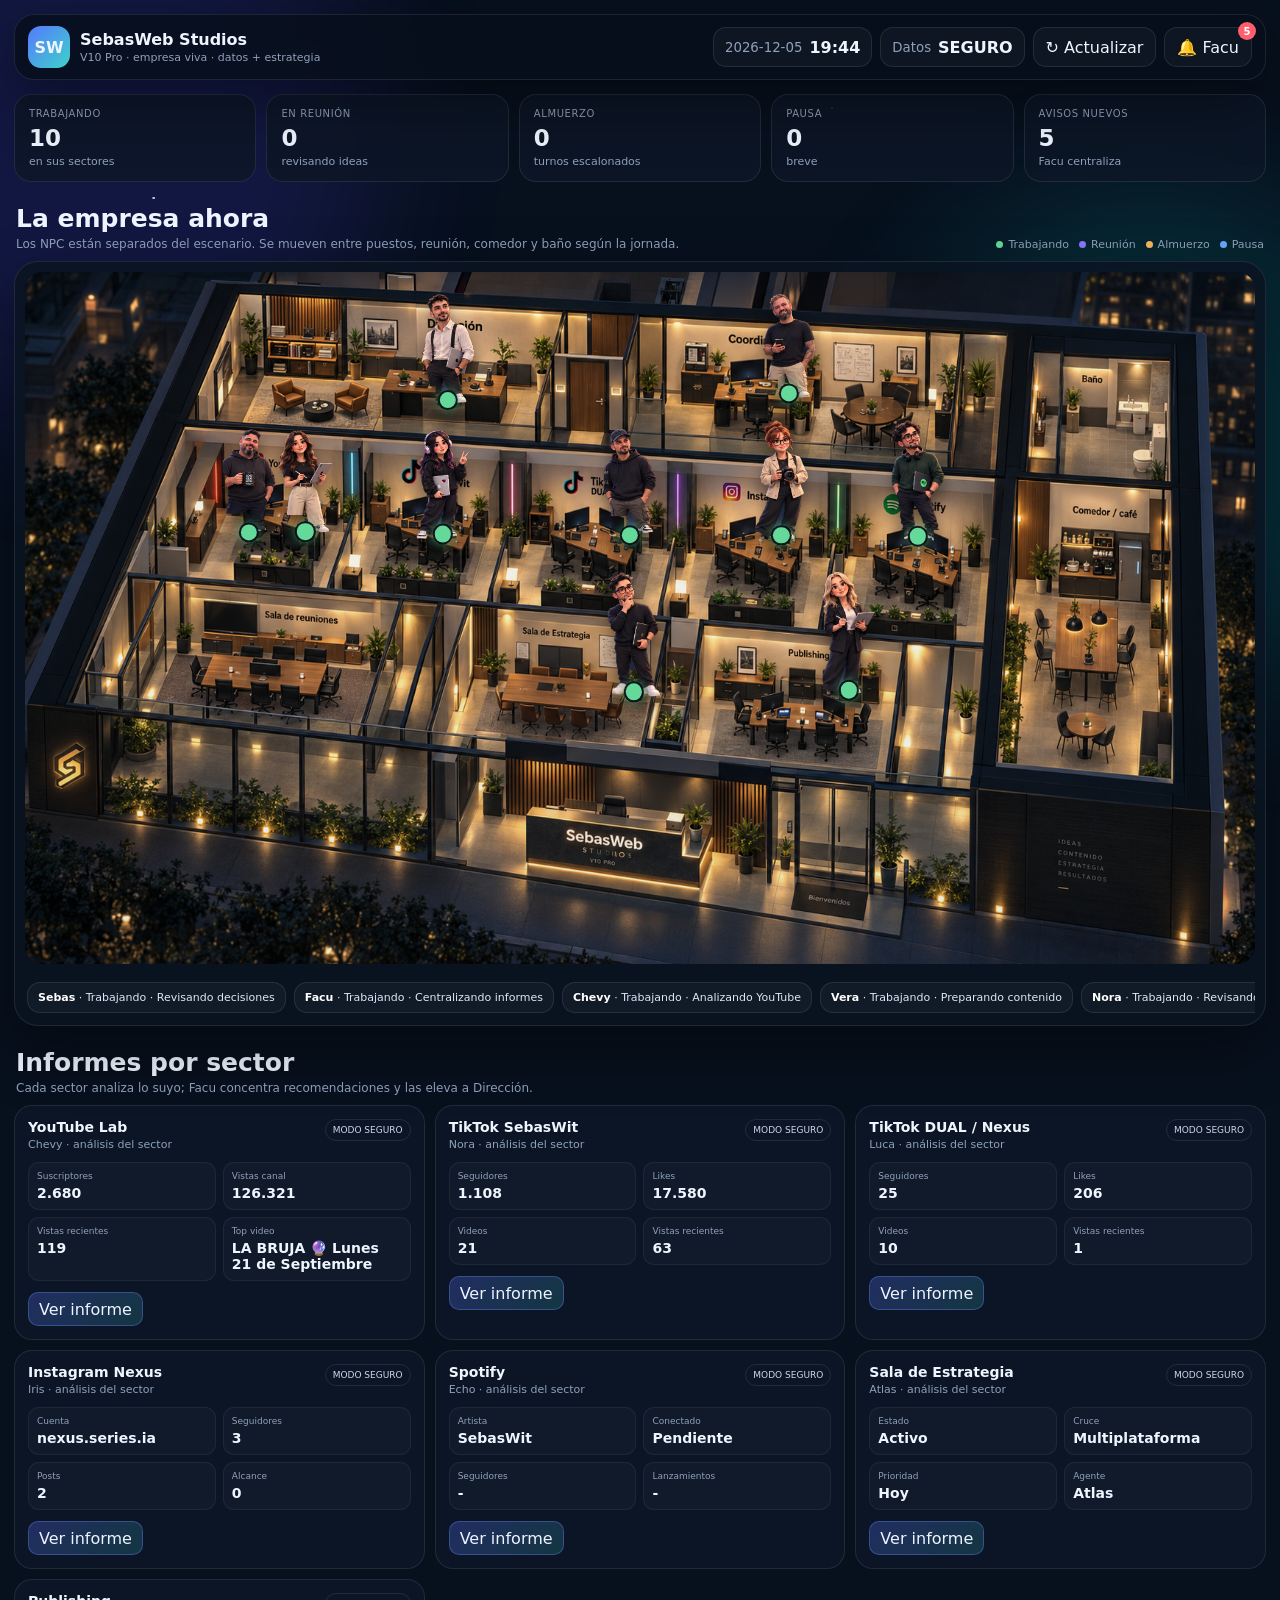
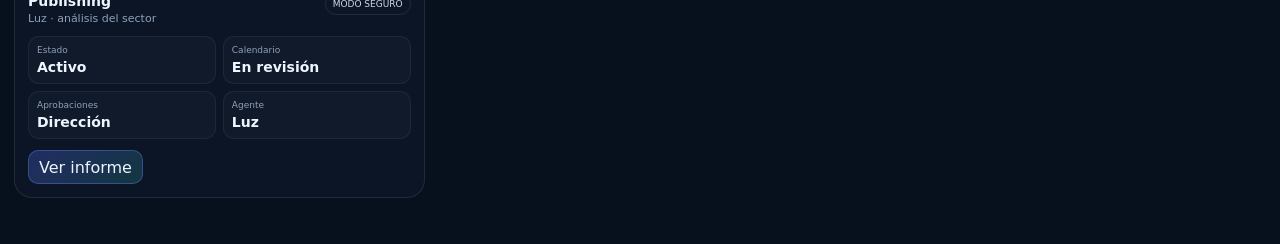
==== commit 41d58676: "Add files via upload" ====
--- a/index.html
+++ b/index.html
@@ -3,14 +3,16 @@
 <head>
   <meta charset="utf-8" />
   <meta name="viewport" content="width=device-width,initial-scale=1,viewport-fit=cover" />
-  <meta name="theme-color" content="#08111e" />
-  <meta name="description" content="SebasWeb Studios, centro de operaciones creativo" />
-  <title>SebasWeb Studios</title>
+  <meta name="theme-color" content="#07101d" />
+  <meta name="description" content="SebasWeb Studios V10 Pro - centro de operaciones creativo" />
+  <title>SebasWeb Studios V10 Pro</title>
   <link rel="stylesheet" href="/styles.css" />
 </head>
 <body>
   <div class="cosmos" aria-hidden="true"><div class="nebula n1"></div><div class="nebula n2"></div><div class="stars"></div></div>
-  <div id="app"><main class="loading"><div class="logo">SW</div><h1>SebasWeb Studios</h1><p>Abriendo la empresa…</p></main></div>
+  <div id="app">
+    <main class="loading"><div class="brand-loader">SW</div><h1>SebasWeb Studios</h1><p>Iniciando V10 Pro…</p></main>
+  </div>
   <script src="/app.js" defer></script>
 </body>
 </html>
--- a/styles.css
+++ b/styles.css
@@ -1,18 +1,23 @@
 :root{
-  --bg:#08111e;--bg2:#0e1727;--panel:#111b2c;--panel2:#172338;--text:#f5f7fb;--muted:#99a6bc;
-  --line:rgba(255,255,255,.085);--accent:#6e8bff;--cyan:#42d7cc;--green:#67d99b;--amber:#f6bb68;--red:#ff6f78;
-  --shadow:0 22px 60px rgba(0,0,0,.34)
+  --bg:#07101d;--panel:#0e1929;--panel2:#132237;--line:rgba(255,255,255,.09);--txt:#eef5ff;--muted:#8fa1ba;
+  --blue:#68a8ff;--cyan:#41d8ce;--purple:#8b78ff;--green:#64d99a;--amber:#f5b85c;--red:#ff7474;
+  --shadow:0 22px 60px rgba(0,0,0,.38);
 }
-*{box-sizing:border-box}html,body{margin:0;min-height:100%;background:var(--bg);color:var(--text);font-family:Inter,ui-sans-serif,system-ui,-apple-system,"Segoe UI",sans-serif}button,input{font:inherit}button{cursor:pointer}.cosmos{position:fixed;inset:0;overflow:hidden;pointer-events:none;background:linear-gradient(180deg,#08111e,#050a12 70%)}.nebula{position:absolute;border-radius:50%;filter:blur(70px);opacity:.18}.n1{width:620px;height:620px;left:-180px;top:-140px;background:#5245ff}.n2{width:520px;height:520px;right:-140px;top:120px;background:#00bfc8}.stars{position:absolute;inset:0;opacity:.42;background-image:radial-gradient(circle at 8% 15%,#fff 0 1px,transparent 2px),radial-gradient(circle at 28% 72%,#fff 0 1px,transparent 2px),radial-gradient(circle at 54% 34%,#fff 0 1px,transparent 2px),radial-gradient(circle at 81% 19%,#fff 0 1px,transparent 2px),radial-gradient(circle at 92% 73%,#fff 0 1px,transparent 2px)}
-.loading{min-height:100vh;display:grid;place-content:center;text-align:center;gap:10px}.loading .logo{width:76px;height:76px;border-radius:24px;margin:auto;display:grid;place-items:center;background:linear-gradient(135deg,#7184ff,#42d7cc);font-weight:900;font-size:22px;box-shadow:0 20px 55px rgba(90,111,255,.3)}.loading h1{margin:5px 0 0}.loading p{margin:0;color:var(--muted)}
-.shell{position:relative;z-index:1;max-width:1600px;margin:auto;padding:14px 16px 44px}.topbar{position:sticky;top:8px;z-index:30;display:flex;align-items:center;justify-content:space-between;gap:12px;padding:12px 14px;border:1px solid var(--line);background:rgba(7,13,24,.86);backdrop-filter:blur(18px);border-radius:20px;box-shadow:var(--shadow)}.brand{display:flex;align-items:center;gap:11px;min-width:0}.brand-logo{width:42px;height:42px;border-radius:14px;display:grid;place-items:center;background:linear-gradient(135deg,#7586ff,#48d9cf);font-weight:900}.brand h1{font-size:17px;margin:0}.brand p{font-size:10px;color:var(--muted);margin:3px 0 0}.top-actions{display:flex;gap:8px;align-items:center;flex-wrap:wrap;justify-content:flex-end}.chip,.btn{height:40px;border:1px solid var(--line);border-radius:13px;background:rgba(255,255,255,.035);color:var(--text);display:flex;align-items:center;gap:8px;padding:0 12px}.chip small{color:var(--muted)}.btn:hover{background:rgba(255,255,255,.075)}.bell{position:relative}.bell-count{position:absolute;right:-5px;top:-6px;min-width:19px;height:19px;padding:0 5px;border-radius:999px;background:#ff5362;color:white;font-size:10px;display:grid;place-items:center;font-weight:900}
-.hero{display:grid;grid-template-columns:1.45fr .55fr;gap:14px;margin-top:14px}.panel{border:1px solid var(--line);background:rgba(14,23,39,.88);border-radius:22px;box-shadow:var(--shadow)}.director-panel{padding:20px}.eyebrow{font-size:9px;letter-spacing:.15em;color:#8290a8;font-weight:800}.director-panel h2{margin:7px 0 4px;font-size:30px}.director-panel p{margin:0;color:var(--muted);line-height:1.5}.kpis{display:grid;grid-template-columns:repeat(4,1fr);gap:8px;margin-top:18px}.kpi{border:1px solid var(--line);background:rgba(255,255,255,.028);border-radius:14px;padding:11px}.kpi small{display:block;color:var(--muted);font-size:9px}.kpi strong{display:block;font-size:20px;margin-top:6px}.facu-card{padding:16px;display:flex;flex-direction:column;justify-content:space-between;min-height:170px}.facu-head{display:flex;align-items:center;gap:12px}.facu-head img{width:62px;height:62px;border-radius:50%;object-fit:cover;border:2px solid rgba(66,215,204,.45)}.facu-head h3{margin:0}.facu-head p{margin:3px 0 0;color:var(--muted);font-size:12px}.facu-summary{margin-top:12px;color:#dce5f4;font-size:12px;line-height:1.45}.facu-actions{display:flex;gap:8px;margin-top:12px}.primary{background:linear-gradient(135deg,#6f7cff,#42d7cc);border:none;color:white;font-weight:800}
-.section-head{display:flex;align-items:end;justify-content:space-between;gap:12px;margin:24px 2px 12px}.section-head h2{margin:0;font-size:24px}.section-head p{margin:4px 0 0;color:var(--muted);font-size:12px}.live-summary{font-size:11px;color:var(--muted)}
-.map-card{padding:10px}.studio-map{position:relative;width:100%;aspect-ratio:1672/941;border-radius:17px;overflow:hidden;background:#0a0f18;box-shadow:inset 0 0 0 1px rgba(255,255,255,.05)}.studio-map>img{position:absolute;inset:0;width:100%;height:100%;object-fit:cover;display:block}.map-vignette{position:absolute;inset:0;pointer-events:none;background:linear-gradient(180deg,rgba(0,0,0,.02),rgba(0,0,0,.13));box-shadow:inset 0 0 50px rgba(4,9,16,.25)}.hotspot{position:absolute;transform:translate(-50%,-50%);width:9.5%;height:14%;border:1px solid transparent;background:transparent;border-radius:14px;z-index:4}.hotspot:hover,.hotspot:focus-visible{border-color:rgba(255,255,255,.34);background:rgba(89,112,255,.12);outline:none}.hotspot span{position:absolute;left:50%;bottom:-22px;transform:translateX(-50%);white-space:nowrap;font-size:9px;background:rgba(5,10,18,.86);border:1px solid var(--line);padding:4px 7px;border-radius:999px;opacity:0;transition:.2s}.hotspot:hover span{opacity:1}
-.npc{position:absolute;z-index:10;transform:translate(-50%,-50%);transition:left 1.2s cubic-bezier(.2,.8,.2,1),top 1.2s cubic-bezier(.2,.8,.2,1),opacity .25s;display:flex;align-items:center;gap:6px;border:0;background:none;color:white;padding:0}.npc img{width:48px;height:48px;border-radius:50%;object-fit:cover;background:#101828;border:2px solid rgba(255,255,255,.8);box-shadow:0 8px 24px rgba(0,0,0,.38)}.npc .dot{position:absolute;width:11px;height:11px;border-radius:50%;right:36px;bottom:1px;background:var(--state,#67d99b);border:2px solid #0b1320}.npc-label{position:absolute;top:47px;left:50%;transform:translateX(-50%);white-space:nowrap;background:rgba(5,10,17,.88);border:1px solid rgba(255,255,255,.12);padding:3px 6px;border-radius:999px;font-size:8px;font-weight:800;box-shadow:0 5px 12px rgba(0,0,0,.2)}.npc[data-state="meeting"]{--state:#9c8cff}.npc[data-state="lunch"]{--state:#f6bb68}.npc[data-state="restroom"]{--state:#58bdf7}.npc[data-state="offline"]{--state:#687386;opacity:.58}.npc[data-state="working"]{--state:#67d99b}.npc:hover img{transform:scale(1.06)}
-.legend{display:flex;gap:10px;flex-wrap:wrap;padding:11px 3px 2px;color:var(--muted);font-size:10px}.legend span{display:flex;align-items:center;gap:5px}.legend i{width:8px;height:8px;border-radius:50%;display:inline-block}
-.cards{display:grid;grid-template-columns:repeat(4,1fr);gap:10px}.sector-card{padding:14px;min-height:150px;display:flex;flex-direction:column;justify-content:space-between}.sector-top{display:flex;align-items:center;justify-content:space-between;gap:8px}.sector-name{display:flex;align-items:center;gap:9px}.platform-icon{width:34px;height:34px;border-radius:11px;display:grid;place-items:center;font-weight:900;background:rgba(255,255,255,.06)}.sector-name h3{margin:0;font-size:14px}.sector-name p{margin:2px 0 0;color:var(--muted);font-size:9px}.state-badge{font-size:8px;padding:5px 7px;border-radius:999px;border:1px solid var(--line);color:#cfd8e8}.sector-metrics{display:grid;grid-template-columns:repeat(2,1fr);gap:6px;margin-top:12px}.mini{background:rgba(255,255,255,.025);border:1px solid var(--line);border-radius:11px;padding:8px}.mini small{display:block;color:var(--muted);font-size:8px}.mini b{display:block;margin-top:4px;font-size:13px;overflow:hidden;text-overflow:ellipsis;white-space:nowrap}.sector-actions{display:flex;gap:7px;margin-top:10px}.small-btn{height:32px;border-radius:10px;padding:0 10px;font-size:10px;border:1px solid var(--line);background:rgba(255,255,255,.04);color:var(--text)}
-.activity-grid{display:grid;grid-template-columns:1fr 1fr;gap:12px;margin-top:12px}.activity-list,.priority-list{padding:14px}.activity-list h3,.priority-list h3{margin:0 0 11px;font-size:15px}.activity-item,.priority-item{display:flex;gap:9px;padding:9px 0;border-top:1px solid rgba(255,255,255,.055)}.activity-item:first-of-type,.priority-item:first-of-type{border-top:0}.avatar-sm{width:32px;height:32px;border-radius:50%;object-fit:cover}.activity-item b,.priority-item b{font-size:11px}.activity-item p,.priority-item p{margin:3px 0 0;color:var(--muted);font-size:10px;line-height:1.35}.priority-num{width:28px;height:28px;border-radius:9px;background:rgba(111,124,255,.14);display:grid;place-items:center;color:#b9c0ff;font-size:10px;font-weight:900;flex:0 0 auto}
-.drawer-backdrop{position:fixed;inset:0;z-index:60;background:rgba(3,6,12,.67);backdrop-filter:blur(8px);display:flex;justify-content:flex-end}.drawer{width:min(560px,96vw);height:100%;background:#0e1727;border-left:1px solid var(--line);padding:22px;overflow:auto;box-shadow:-30px 0 80px rgba(0,0,0,.44)}.drawer-close{float:right;width:36px;height:36px;border-radius:11px;border:1px solid var(--line);background:rgba(255,255,255,.04);color:white}.drawer-title{display:flex;align-items:center;gap:12px;margin-bottom:16px}.drawer-title img{width:64px;height:64px;border-radius:50%;object-fit:cover}.drawer h2{margin:0}.drawer .sub{margin:4px 0 0;color:var(--muted);font-size:11px}.metric-grid{display:grid;grid-template-columns:1fr 1fr;gap:8px;margin:14px 0}.metric{border:1px solid var(--line);border-radius:14px;padding:12px;background:rgba(255,255,255,.027)}.metric span{font-size:9px;color:var(--muted)}.metric strong{display:block;margin-top:6px;font-size:18px}.block{border:1px solid var(--line);border-radius:14px;padding:13px;margin-top:10px;background:rgba(255,255,255,.025)}.block h4{margin:0 0 8px}.block p,.block li{font-size:11px;color:#d9e1ef;line-height:1.5}.block ul{margin:0;padding-left:17px}.note{padding:10px;border-radius:12px;border:1px solid var(--line);background:rgba(255,255,255,.025);margin-top:8px}.note small{color:var(--muted);font-size:8px}.note b{display:block;margin-top:4px;font-size:11px}.note p{margin:5px 0 0;color:#dbe4f3;font-size:10px;line-height:1.4}.ask{display:flex;gap:8px;margin-top:9px}.ask input{flex:1;height:40px;border-radius:11px;border:1px solid var(--line);background:#09111d;color:white;padding:0 11px}.answer{margin-top:9px;padding:11px;border-radius:12px;background:rgba(66,215,204,.08);border:1px solid rgba(66,215,204,.16);font-size:11px;line-height:1.45}.toast{position:fixed;z-index:90;left:50%;bottom:18px;transform:translateX(-50%);background:#131e31;border:1px solid var(--line);border-radius:999px;padding:10px 13px;font-size:10px;box-shadow:var(--shadow)}
-@media(max-width:1100px){.hero{grid-template-columns:1fr}.cards{grid-template-columns:repeat(2,1fr)}.npc img{width:40px;height:40px}.npc-label{top:39px}.hotspot{width:12%;height:16%}}
-@media(max-width:720px){.shell{padding:8px 8px 28px}.topbar{top:4px;padding:9px}.brand-logo{width:36px;height:36px}.brand h1{font-size:14px}.brand p{font-size:8px}.top-actions .chip{display:none}.btn{height:36px;padding:0 9px;font-size:10px}.director-panel{padding:15px}.director-panel h2{font-size:24px}.kpis{grid-template-columns:1fr 1fr}.cards{grid-template-columns:1fr}.studio-map{border-radius:13px}.npc img{width:30px;height:30px;border-width:1px}.npc-label{top:29px;font-size:6px;padding:2px 4px}.hotspot span{display:none}.section-head{margin-top:18px}.activity-grid{grid-template-columns:1fr}.drawer{padding:18px 14px}.metric-grid{grid-template-columns:1fr}.live-summary{display:none}}
+*{box-sizing:border-box}html,body{margin:0;min-height:100%;background:var(--bg);color:var(--txt);font-family:Inter,ui-sans-serif,system-ui,-apple-system,"Segoe UI",sans-serif}button,input{font:inherit}button{cursor:pointer}
+.cosmos{position:fixed;inset:0;overflow:hidden;pointer-events:none}.nebula{position:absolute;border-radius:50%;filter:blur(70px);opacity:.16}.n1{width:560px;height:560px;left:-180px;top:-130px;background:#5142ff}.n2{width:520px;height:520px;right:-130px;top:190px;background:#05c7c5}.stars{position:absolute;inset:0;background-image:radial-gradient(circle at 12% 22%,rgba(255,255,255,.7) 0 1px,transparent 1.5px),radial-gradient(circle at 65% 12%,rgba(255,255,255,.55) 0 1px,transparent 1.5px),radial-gradient(circle at 82% 67%,rgba(255,255,255,.45) 0 1px,transparent 1.5px)}
+.loading{min-height:100vh;display:grid;place-content:center;text-align:center;gap:8px}.brand-loader{width:72px;height:72px;border-radius:22px;margin:auto;display:grid;place-items:center;font-weight:900;background:linear-gradient(135deg,#617dff,#44d9cd);box-shadow:0 18px 40px rgba(83,114,255,.25)}.loading h1,.loading p{margin:0}.loading p{color:var(--muted)}
+.shell{max-width:1580px;margin:auto;padding:14px 14px 46px;position:relative;z-index:1}
+.topbar{position:sticky;top:8px;z-index:40;display:flex;align-items:center;justify-content:space-between;gap:12px;padding:11px 13px;border:1px solid var(--line);border-radius:20px;background:rgba(8,15,27,.86);backdrop-filter:blur(18px);box-shadow:var(--shadow)}
+.brand{display:flex;align-items:center;gap:10px;min-width:0}.brandmark{width:42px;height:42px;border-radius:13px;display:grid;place-items:center;font-weight:900;background:linear-gradient(135deg,#5579ff,#3ed3c9)}.brand h1{margin:0;font-size:16px}.brand p{margin:2px 0 0;color:var(--muted);font-size:11px;white-space:nowrap;overflow:hidden;text-overflow:ellipsis}
+.top-actions{display:flex;gap:8px;align-items:center}.chip,.icon-btn{height:40px;border:1px solid var(--line);border-radius:13px;background:rgba(255,255,255,.035);color:var(--txt);display:flex;align-items:center;gap:7px;padding:0 11px}.chip small{color:var(--muted)}.icon-btn{padding:0 12px}.bell{position:relative}.bell-count{position:absolute;right:-5px;top:-6px;min-width:18px;height:18px;border-radius:9px;background:#ff5f6d;color:#fff;font-size:10px;display:grid;place-items:center;font-weight:800;padding:0 5px}
+.summary{display:grid;grid-template-columns:repeat(5,1fr);gap:10px;margin-top:14px}.summary-card{border:1px solid var(--line);border-radius:17px;background:rgba(13,23,39,.86);padding:13px 14px}.summary-card small{display:block;color:var(--muted);font-size:10px;letter-spacing:.06em;text-transform:uppercase}.summary-card strong{display:block;margin-top:6px;font-size:23px}.summary-card p{margin:4px 0 0;color:var(--muted);font-size:11px}
+.section-head{display:flex;justify-content:space-between;align-items:end;gap:12px;margin:22px 2px 10px}.section-head h2{margin:0;font-size:25px}.section-head p{margin:4px 0 0;color:var(--muted);font-size:12px}.live-legend{font-size:11px;color:var(--muted);display:flex;gap:10px;flex-wrap:wrap;justify-content:flex-end}.legend-dot{width:7px;height:7px;border-radius:50%;display:inline-block;margin-right:5px}.working-dot{background:var(--green)}.meeting-dot{background:var(--purple)}.lunch-dot{background:var(--amber)}.break-dot{background:var(--blue)}
+.map-card{position:relative;border:1px solid var(--line);border-radius:24px;padding:10px;background:rgba(11,20,34,.9);box-shadow:var(--shadow);overflow:hidden}.map-frame{position:relative;width:100%;aspect-ratio:1672/941;border-radius:18px;overflow:hidden;background:#07101d}.map-bg{position:absolute;inset:0;width:100%;height:100%;object-fit:cover;display:block;user-select:none;-webkit-user-drag:none}.map-tint{position:absolute;inset:0;background:linear-gradient(180deg,rgba(5,11,20,.03),rgba(5,11,20,.08));pointer-events:none}
+.hotspot{position:absolute;border:1px solid transparent;background:transparent;border-radius:12px;z-index:4}.hotspot:hover,.hotspot:focus-visible{border-color:rgba(107,168,255,.75);background:rgba(74,126,255,.08);outline:none}.hotspot-label{position:absolute;left:50%;top:8px;transform:translateX(-50%);opacity:0;transition:.2s;pointer-events:none;background:rgba(5,11,20,.82);border:1px solid var(--line);border-radius:999px;padding:5px 8px;font-size:10px;white-space:nowrap}.hotspot:hover .hotspot-label,.hotspot:focus-visible .hotspot-label{opacity:1}
+.npc{position:absolute;z-index:8;transform:translate(-50%,-88%);transition:left 2.1s cubic-bezier(.25,.8,.2,1),top 2.1s cubic-bezier(.25,.8,.2,1),opacity .35s ease,filter .35s ease;cursor:pointer;filter:drop-shadow(0 9px 8px rgba(0,0,0,.48));border:0;background:none;padding:0;width:4.4%;min-width:28px;max-width:76px}.npc img{width:100%;height:auto;display:block;pointer-events:none}.npc::after{content:"";position:absolute;left:50%;bottom:-3px;transform:translateX(-50%);width:30%;aspect-ratio:1;border-radius:50%;background:var(--status-color,var(--green));box-shadow:0 0 0 2px rgba(5,11,20,.88),0 0 12px var(--status-color,var(--green))}.npc.moving{animation:walkbob .36s ease-in-out infinite alternate}.npc.off{opacity:.34;filter:grayscale(.55) drop-shadow(0 8px 8px rgba(0,0,0,.3))}.npc:hover,.npc:focus-visible{z-index:14;outline:none;filter:drop-shadow(0 12px 12px rgba(0,0,0,.55)) brightness(1.05)}@keyframes walkbob{from{transform:translate(-50%,-88%) translateY(0)}to{transform:translate(-50%,-88%) translateY(-3px)}}
+.npc-tag{position:absolute;left:50%;bottom:-23px;transform:translateX(-50%);background:rgba(5,11,20,.82);border:1px solid var(--line);border-radius:999px;padding:4px 7px;font-size:9px;color:#fff;white-space:nowrap;opacity:0;transition:.18s;pointer-events:none}.npc:hover .npc-tag,.npc:focus-visible .npc-tag{opacity:1}
+.activity-strip{display:flex;gap:8px;overflow:auto;padding:9px 2px 2px;margin-top:9px;scrollbar-width:none}.activity-strip::-webkit-scrollbar{display:none}.activity-pill{flex:0 0 auto;border:1px solid var(--line);background:rgba(255,255,255,.035);border-radius:13px;padding:8px 10px;font-size:11px;color:#dce7f7}.activity-pill b{color:#fff}
+.sector-grid{display:grid;grid-template-columns:repeat(3,1fr);gap:10px;margin-top:10px}.sector-card{border:1px solid var(--line);border-radius:18px;background:rgba(13,23,39,.86);padding:13px}.sector-head{display:flex;justify-content:space-between;gap:10px;align-items:flex-start}.sector-head h3{margin:0;font-size:14px}.sector-head p{margin:3px 0 0;color:var(--muted);font-size:11px}.mode-badge{font-size:9px;text-transform:uppercase;color:#cdd8eb;border:1px solid var(--line);padding:5px 7px;border-radius:999px}.metrics{display:grid;grid-template-columns:repeat(2,1fr);gap:7px;margin:11px 0}.metric{border:1px solid rgba(255,255,255,.055);background:rgba(255,255,255,.025);border-radius:11px;padding:8px}.metric span{display:block;color:var(--muted);font-size:9px}.metric strong{display:block;margin-top:4px;font-size:14px}.card-actions{display:flex;gap:7px}.btn{height:34px;border-radius:10px;border:1px solid var(--line);background:rgba(255,255,255,.04);color:#eef4ff;padding:0 10px}.btn.primary{background:linear-gradient(135deg,rgba(91,111,255,.28),rgba(62,210,200,.18));border-color:rgba(107,139,255,.35)}
+.overlay{position:fixed;inset:0;z-index:90;background:rgba(4,8,15,.66);backdrop-filter:blur(9px);display:flex;justify-content:flex-end}.drawer{width:min(550px,96vw);height:100%;overflow:auto;background:#0b1524;border-left:1px solid var(--line);padding:20px;box-shadow:-24px 0 60px rgba(0,0,0,.45)}.drawer-top{display:flex;justify-content:space-between;gap:12px;align-items:flex-start}.drawer h2{margin:0;font-size:24px}.drawer .subtitle{margin:4px 0 16px;color:var(--muted);font-size:12px}.close{width:36px;height:36px;border-radius:11px;border:1px solid var(--line);background:rgba(255,255,255,.04);color:#fff}.block{border:1px solid var(--line);border-radius:15px;background:rgba(255,255,255,.028);padding:13px;margin-bottom:10px}.block h4{margin:0 0 8px}.block p{margin:0;color:#dbe5f4;line-height:1.5;font-size:13px}.note{padding:10px 11px;border-radius:13px;border:1px solid rgba(255,255,255,.06);background:rgba(255,255,255,.025);margin-bottom:8px}.note small{color:var(--muted)}.note b{display:block;margin:3px 0 4px}.note p{margin:0;color:#dbe5f4;font-size:12px;line-height:1.4}.note.unread{border-color:rgba(89,130,255,.33);background:rgba(78,109,255,.07)}.agent-hero{display:flex;gap:14px;align-items:center}.agent-hero img{width:90px;height:120px;object-fit:contain;filter:drop-shadow(0 8px 8px rgba(0,0,0,.35))}.status-line{display:flex;align-items:center;gap:7px;color:#dce7f5;font-size:12px}.status-line i{width:8px;height:8px;border-radius:50%;background:var(--green)}.question{display:flex;gap:8px;margin-top:9px}.question input{flex:1;height:41px;border-radius:11px;border:1px solid var(--line);background:#08111e;color:#fff;padding:0 11px}.answer{margin-top:9px;padding:11px;border-radius:12px;background:rgba(62,210,200,.07);border:1px solid rgba(62,210,200,.16);font-size:13px;line-height:1.5;color:#dff9f7}.toast{position:fixed;left:50%;bottom:16px;transform:translateX(-50%);z-index:120;border:1px solid var(--line);background:#101b2c;color:#fff;padding:9px 12px;border-radius:999px;font-size:11px;box-shadow:var(--shadow)}
+@media(max-width:980px){.summary{grid-template-columns:repeat(3,1fr)}.sector-grid{grid-template-columns:repeat(2,1fr)}.chip.hide-sm{display:none}.npc{width:5%}}
+@media(max-width:680px){.shell{padding:8px 8px 28px}.topbar{top:4px;border-radius:16px}.brand p{display:none}.brand h1{font-size:14px}.chip{display:none}.top-actions{gap:5px}.icon-btn{height:37px;padding:0 10px}.summary{grid-template-columns:repeat(2,1fr)}.summary-card{padding:10px}.summary-card strong{font-size:19px}.section-head{align-items:flex-start;flex-direction:column}.live-legend{justify-content:flex-start}.map-card{padding:5px;border-radius:17px}.map-frame{border-radius:13px}.npc{width:5.5%;min-width:20px}.npc::after{width:26%;bottom:-1px}.npc-tag{display:none}.sector-grid{grid-template-columns:1fr}.drawer{width:100vw}.metrics{grid-template-columns:repeat(2,1fr)}}
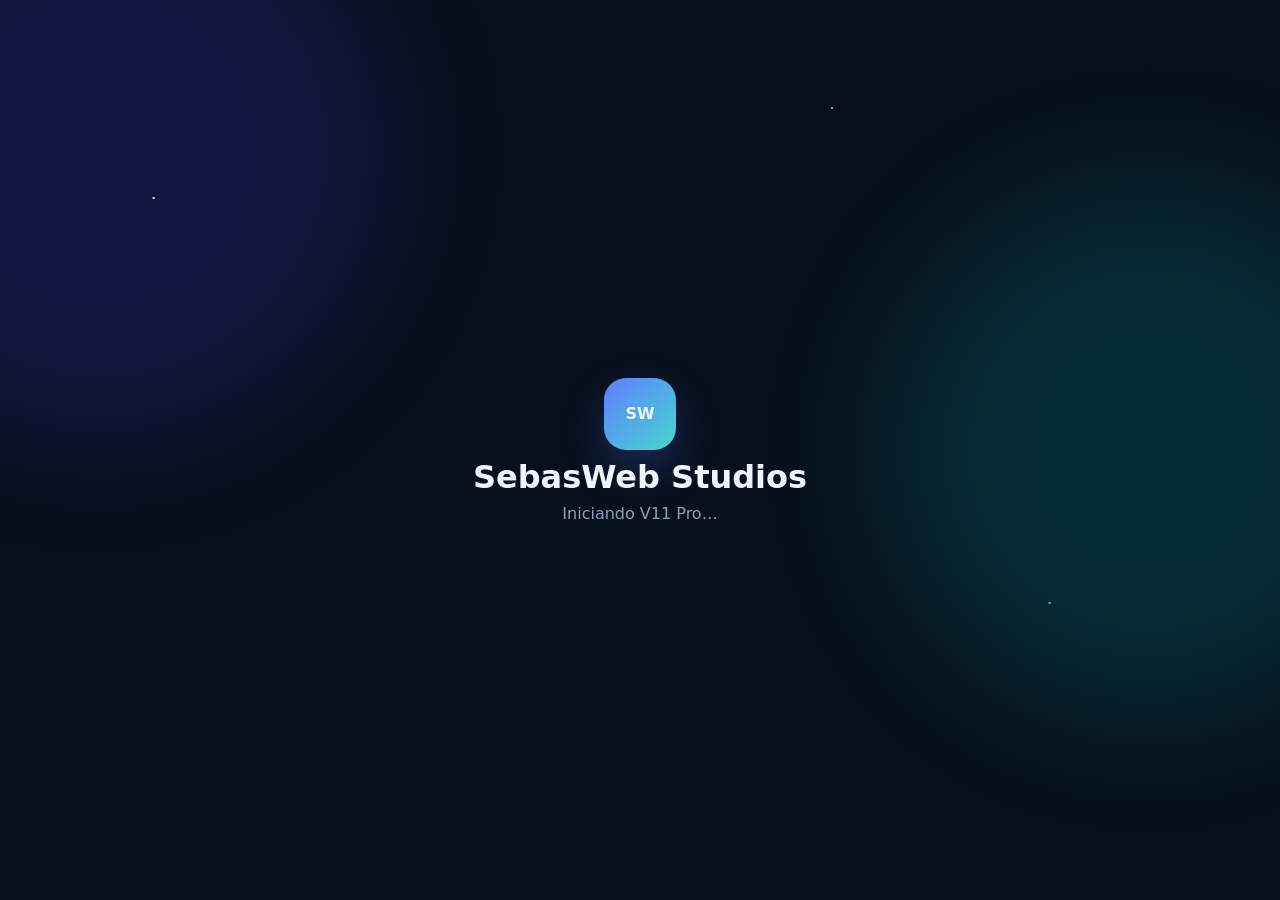
==== commit 43dd88c3: "Add files via upload" ====
--- a/index.html
+++ b/index.html
@@ -4,14 +4,14 @@
   <meta charset="utf-8" />
   <meta name="viewport" content="width=device-width,initial-scale=1,viewport-fit=cover" />
   <meta name="theme-color" content="#07101d" />
-  <meta name="description" content="SebasWeb Studios V10 Pro - centro de operaciones creativo" />
-  <title>SebasWeb Studios V10 Pro</title>
+  <meta name="description" content="SebasWeb Studios V11 Pro - centro de operaciones creativo" />
+  <title>SebasWeb Studios V11 Pro</title>
   <link rel="stylesheet" href="/styles.css" />
 </head>
 <body>
   <div class="cosmos" aria-hidden="true"><div class="nebula n1"></div><div class="nebula n2"></div><div class="stars"></div></div>
   <div id="app">
-    <main class="loading"><div class="brand-loader">SW</div><h1>SebasWeb Studios</h1><p>Iniciando V10 Pro…</p></main>
+    <main class="loading"><div class="brand-loader">SW</div><h1>SebasWeb Studios</h1><p>Iniciando V11 Pro…</p></main>
   </div>
   <script src="/app.js" defer></script>
 </body>
--- a/styles.css
+++ b/styles.css
@@ -3,21 +3,22 @@
   --blue:#68a8ff;--cyan:#41d8ce;--purple:#8b78ff;--green:#64d99a;--amber:#f5b85c;--red:#ff7474;
   --shadow:0 22px 60px rgba(0,0,0,.38);
 }
-*{box-sizing:border-box}html,body{margin:0;min-height:100%;background:var(--bg);color:var(--txt);font-family:Inter,ui-sans-serif,system-ui,-apple-system,"Segoe UI",sans-serif}button,input{font:inherit}button{cursor:pointer}
+*{box-sizing:border-box}html,body{margin:0;min-height:100%;background:var(--bg);color:var(--txt);font-family:Inter,ui-sans-serif,system-ui,-apple-system,"Segoe UI",sans-serif}button,input,a{font:inherit}button{cursor:pointer}a{color:inherit}
 .cosmos{position:fixed;inset:0;overflow:hidden;pointer-events:none}.nebula{position:absolute;border-radius:50%;filter:blur(70px);opacity:.16}.n1{width:560px;height:560px;left:-180px;top:-130px;background:#5142ff}.n2{width:520px;height:520px;right:-130px;top:190px;background:#05c7c5}.stars{position:absolute;inset:0;background-image:radial-gradient(circle at 12% 22%,rgba(255,255,255,.7) 0 1px,transparent 1.5px),radial-gradient(circle at 65% 12%,rgba(255,255,255,.55) 0 1px,transparent 1.5px),radial-gradient(circle at 82% 67%,rgba(255,255,255,.45) 0 1px,transparent 1.5px)}
 .loading{min-height:100vh;display:grid;place-content:center;text-align:center;gap:8px}.brand-loader{width:72px;height:72px;border-radius:22px;margin:auto;display:grid;place-items:center;font-weight:900;background:linear-gradient(135deg,#617dff,#44d9cd);box-shadow:0 18px 40px rgba(83,114,255,.25)}.loading h1,.loading p{margin:0}.loading p{color:var(--muted)}
 .shell{max-width:1580px;margin:auto;padding:14px 14px 46px;position:relative;z-index:1}
-.topbar{position:sticky;top:8px;z-index:40;display:flex;align-items:center;justify-content:space-between;gap:12px;padding:11px 13px;border:1px solid var(--line);border-radius:20px;background:rgba(8,15,27,.86);backdrop-filter:blur(18px);box-shadow:var(--shadow)}
+.topbar{position:sticky;top:8px;z-index:40;display:flex;align-items:center;justify-content:space-between;gap:12px;padding:11px 13px;border:1px solid var(--line);border-radius:20px;background:rgba(8,15,27,.88);backdrop-filter:blur(18px);box-shadow:var(--shadow)}
 .brand{display:flex;align-items:center;gap:10px;min-width:0}.brandmark{width:42px;height:42px;border-radius:13px;display:grid;place-items:center;font-weight:900;background:linear-gradient(135deg,#5579ff,#3ed3c9)}.brand h1{margin:0;font-size:16px}.brand p{margin:2px 0 0;color:var(--muted);font-size:11px;white-space:nowrap;overflow:hidden;text-overflow:ellipsis}
 .top-actions{display:flex;gap:8px;align-items:center}.chip,.icon-btn{height:40px;border:1px solid var(--line);border-radius:13px;background:rgba(255,255,255,.035);color:var(--txt);display:flex;align-items:center;gap:7px;padding:0 11px}.chip small{color:var(--muted)}.icon-btn{padding:0 12px}.bell{position:relative}.bell-count{position:absolute;right:-5px;top:-6px;min-width:18px;height:18px;border-radius:9px;background:#ff5f6d;color:#fff;font-size:10px;display:grid;place-items:center;font-weight:800;padding:0 5px}
 .summary{display:grid;grid-template-columns:repeat(5,1fr);gap:10px;margin-top:14px}.summary-card{border:1px solid var(--line);border-radius:17px;background:rgba(13,23,39,.86);padding:13px 14px}.summary-card small{display:block;color:var(--muted);font-size:10px;letter-spacing:.06em;text-transform:uppercase}.summary-card strong{display:block;margin-top:6px;font-size:23px}.summary-card p{margin:4px 0 0;color:var(--muted);font-size:11px}
 .section-head{display:flex;justify-content:space-between;align-items:end;gap:12px;margin:22px 2px 10px}.section-head h2{margin:0;font-size:25px}.section-head p{margin:4px 0 0;color:var(--muted);font-size:12px}.live-legend{font-size:11px;color:var(--muted);display:flex;gap:10px;flex-wrap:wrap;justify-content:flex-end}.legend-dot{width:7px;height:7px;border-radius:50%;display:inline-block;margin-right:5px}.working-dot{background:var(--green)}.meeting-dot{background:var(--purple)}.lunch-dot{background:var(--amber)}.break-dot{background:var(--blue)}
-.map-card{position:relative;border:1px solid var(--line);border-radius:24px;padding:10px;background:rgba(11,20,34,.9);box-shadow:var(--shadow);overflow:hidden}.map-frame{position:relative;width:100%;aspect-ratio:1672/941;border-radius:18px;overflow:hidden;background:#07101d}.map-bg{position:absolute;inset:0;width:100%;height:100%;object-fit:cover;display:block;user-select:none;-webkit-user-drag:none}.map-tint{position:absolute;inset:0;background:linear-gradient(180deg,rgba(5,11,20,.03),rgba(5,11,20,.08));pointer-events:none}
-.hotspot{position:absolute;border:1px solid transparent;background:transparent;border-radius:12px;z-index:4}.hotspot:hover,.hotspot:focus-visible{border-color:rgba(107,168,255,.75);background:rgba(74,126,255,.08);outline:none}.hotspot-label{position:absolute;left:50%;top:8px;transform:translateX(-50%);opacity:0;transition:.2s;pointer-events:none;background:rgba(5,11,20,.82);border:1px solid var(--line);border-radius:999px;padding:5px 8px;font-size:10px;white-space:nowrap}.hotspot:hover .hotspot-label,.hotspot:focus-visible .hotspot-label{opacity:1}
-.npc{position:absolute;z-index:8;transform:translate(-50%,-88%);transition:left 2.1s cubic-bezier(.25,.8,.2,1),top 2.1s cubic-bezier(.25,.8,.2,1),opacity .35s ease,filter .35s ease;cursor:pointer;filter:drop-shadow(0 9px 8px rgba(0,0,0,.48));border:0;background:none;padding:0;width:4.4%;min-width:28px;max-width:76px}.npc img{width:100%;height:auto;display:block;pointer-events:none}.npc::after{content:"";position:absolute;left:50%;bottom:-3px;transform:translateX(-50%);width:30%;aspect-ratio:1;border-radius:50%;background:var(--status-color,var(--green));box-shadow:0 0 0 2px rgba(5,11,20,.88),0 0 12px var(--status-color,var(--green))}.npc.moving{animation:walkbob .36s ease-in-out infinite alternate}.npc.off{opacity:.34;filter:grayscale(.55) drop-shadow(0 8px 8px rgba(0,0,0,.3))}.npc:hover,.npc:focus-visible{z-index:14;outline:none;filter:drop-shadow(0 12px 12px rgba(0,0,0,.55)) brightness(1.05)}@keyframes walkbob{from{transform:translate(-50%,-88%) translateY(0)}to{transform:translate(-50%,-88%) translateY(-3px)}}
-.npc-tag{position:absolute;left:50%;bottom:-23px;transform:translateX(-50%);background:rgba(5,11,20,.82);border:1px solid var(--line);border-radius:999px;padding:4px 7px;font-size:9px;color:#fff;white-space:nowrap;opacity:0;transition:.18s;pointer-events:none}.npc:hover .npc-tag,.npc:focus-visible .npc-tag{opacity:1}
-.activity-strip{display:flex;gap:8px;overflow:auto;padding:9px 2px 2px;margin-top:9px;scrollbar-width:none}.activity-strip::-webkit-scrollbar{display:none}.activity-pill{flex:0 0 auto;border:1px solid var(--line);background:rgba(255,255,255,.035);border-radius:13px;padding:8px 10px;font-size:11px;color:#dce7f7}.activity-pill b{color:#fff}
-.sector-grid{display:grid;grid-template-columns:repeat(3,1fr);gap:10px;margin-top:10px}.sector-card{border:1px solid var(--line);border-radius:18px;background:rgba(13,23,39,.86);padding:13px}.sector-head{display:flex;justify-content:space-between;gap:10px;align-items:flex-start}.sector-head h3{margin:0;font-size:14px}.sector-head p{margin:3px 0 0;color:var(--muted);font-size:11px}.mode-badge{font-size:9px;text-transform:uppercase;color:#cdd8eb;border:1px solid var(--line);padding:5px 7px;border-radius:999px}.metrics{display:grid;grid-template-columns:repeat(2,1fr);gap:7px;margin:11px 0}.metric{border:1px solid rgba(255,255,255,.055);background:rgba(255,255,255,.025);border-radius:11px;padding:8px}.metric span{display:block;color:var(--muted);font-size:9px}.metric strong{display:block;margin-top:4px;font-size:14px}.card-actions{display:flex;gap:7px}.btn{height:34px;border-radius:10px;border:1px solid var(--line);background:rgba(255,255,255,.04);color:#eef4ff;padding:0 10px}.btn.primary{background:linear-gradient(135deg,rgba(91,111,255,.28),rgba(62,210,200,.18));border-color:rgba(107,139,255,.35)}
-.overlay{position:fixed;inset:0;z-index:90;background:rgba(4,8,15,.66);backdrop-filter:blur(9px);display:flex;justify-content:flex-end}.drawer{width:min(550px,96vw);height:100%;overflow:auto;background:#0b1524;border-left:1px solid var(--line);padding:20px;box-shadow:-24px 0 60px rgba(0,0,0,.45)}.drawer-top{display:flex;justify-content:space-between;gap:12px;align-items:flex-start}.drawer h2{margin:0;font-size:24px}.drawer .subtitle{margin:4px 0 16px;color:var(--muted);font-size:12px}.close{width:36px;height:36px;border-radius:11px;border:1px solid var(--line);background:rgba(255,255,255,.04);color:#fff}.block{border:1px solid var(--line);border-radius:15px;background:rgba(255,255,255,.028);padding:13px;margin-bottom:10px}.block h4{margin:0 0 8px}.block p{margin:0;color:#dbe5f4;line-height:1.5;font-size:13px}.note{padding:10px 11px;border-radius:13px;border:1px solid rgba(255,255,255,.06);background:rgba(255,255,255,.025);margin-bottom:8px}.note small{color:var(--muted)}.note b{display:block;margin:3px 0 4px}.note p{margin:0;color:#dbe5f4;font-size:12px;line-height:1.4}.note.unread{border-color:rgba(89,130,255,.33);background:rgba(78,109,255,.07)}.agent-hero{display:flex;gap:14px;align-items:center}.agent-hero img{width:90px;height:120px;object-fit:contain;filter:drop-shadow(0 8px 8px rgba(0,0,0,.35))}.status-line{display:flex;align-items:center;gap:7px;color:#dce7f5;font-size:12px}.status-line i{width:8px;height:8px;border-radius:50%;background:var(--green)}.question{display:flex;gap:8px;margin-top:9px}.question input{flex:1;height:41px;border-radius:11px;border:1px solid var(--line);background:#08111e;color:#fff;padding:0 11px}.answer{margin-top:9px;padding:11px;border-radius:12px;background:rgba(62,210,200,.07);border:1px solid rgba(62,210,200,.16);font-size:13px;line-height:1.5;color:#dff9f7}.toast{position:fixed;left:50%;bottom:16px;transform:translateX(-50%);z-index:120;border:1px solid var(--line);background:#101b2c;color:#fff;padding:9px 12px;border-radius:999px;font-size:11px;box-shadow:var(--shadow)}
-@media(max-width:980px){.summary{grid-template-columns:repeat(3,1fr)}.sector-grid{grid-template-columns:repeat(2,1fr)}.chip.hide-sm{display:none}.npc{width:5%}}
-@media(max-width:680px){.shell{padding:8px 8px 28px}.topbar{top:4px;border-radius:16px}.brand p{display:none}.brand h1{font-size:14px}.chip{display:none}.top-actions{gap:5px}.icon-btn{height:37px;padding:0 10px}.summary{grid-template-columns:repeat(2,1fr)}.summary-card{padding:10px}.summary-card strong{font-size:19px}.section-head{align-items:flex-start;flex-direction:column}.live-legend{justify-content:flex-start}.map-card{padding:5px;border-radius:17px}.map-frame{border-radius:13px}.npc{width:5.5%;min-width:20px}.npc::after{width:26%;bottom:-1px}.npc-tag{display:none}.sector-grid{grid-template-columns:1fr}.drawer{width:100vw}.metrics{grid-template-columns:repeat(2,1fr)}}
+.map-card{position:relative;border:1px solid var(--line);border-radius:24px;padding:10px;background:rgba(11,20,34,.9);box-shadow:var(--shadow);overflow:hidden}.map-frame{position:relative;width:100%;aspect-ratio:1672/941;border-radius:18px;overflow:hidden;background:#07101d}.map-bg{position:absolute;inset:0;width:100%;height:100%;object-fit:cover;display:block;user-select:none;-webkit-user-drag:none}.map-tint{position:absolute;inset:0;background:linear-gradient(180deg,rgba(5,11,20,.015),rgba(5,11,20,.045));pointer-events:none}
+.hotspot{position:absolute;border:1px solid transparent;background:transparent;border-radius:12px;z-index:4}.hotspot:hover,.hotspot:focus-visible{border-color:rgba(107,168,255,.72);background:rgba(74,126,255,.06);outline:none}.hotspot-label{position:absolute;left:50%;top:8px;transform:translateX(-50%);opacity:0;pointer-events:none;background:rgba(5,11,20,.86);border:1px solid var(--line);border-radius:999px;padding:5px 8px;font-size:10px;white-space:nowrap}.hotspot:hover .hotspot-label,.hotspot:focus-visible .hotspot-label{opacity:1}
+/* V11: el punto de anclaje es el PISO. Los NPC no flotan, no tienen círculos de estado y no se animan entre salas. */
+.npc{position:absolute;z-index:8;transform:translate(-50%,-100%);cursor:pointer;border:0;background:none;padding:0;width:3.15%;min-width:21px;max-width:52px;filter:drop-shadow(0 5px 4px rgba(0,0,0,.38));transition:opacity .2s ease,filter .2s ease}.npc img{width:100%;height:auto;display:block;pointer-events:none}.npc-shadow{position:absolute;z-index:-1;left:50%;bottom:-1px;transform:translateX(-50%);width:44%;height:7%;min-height:2px;border-radius:50%;background:rgba(0,0,0,.35);filter:blur(2px);pointer-events:none}.npc.off{opacity:.38;filter:grayscale(.6) drop-shadow(0 4px 3px rgba(0,0,0,.26))}.npc:hover,.npc:focus-visible{z-index:14;outline:none;filter:drop-shadow(0 8px 6px rgba(0,0,0,.48)) brightness(1.04)}
+.npc-name{position:absolute;left:50%;bottom:-18px;transform:translateX(-50%);background:rgba(5,11,20,.86);border:1px solid rgba(255,255,255,.08);border-radius:999px;padding:3px 6px;font-size:8px;color:#fff;white-space:nowrap;opacity:0;pointer-events:none}.npc:hover .npc-name,.npc:focus-visible .npc-name{opacity:1}
+.activity-strip{display:flex;gap:8px;overflow:auto;padding:9px 2px 2px;margin-top:9px;scrollbar-width:none}.activity-strip::-webkit-scrollbar{display:none}.activity-pill{flex:0 0 auto;border:1px solid var(--line);background:rgba(255,255,255,.035);border-radius:13px;padding:8px 10px;font-size:11px;color:#dce7f7}.activity-pill b{color:#fff}.activity-pill .st{margin-left:5px;color:var(--muted)}
+.sector-grid{display:grid;grid-template-columns:repeat(3,1fr);gap:10px;margin-top:10px}.sector-card{border:1px solid var(--line);border-radius:18px;background:rgba(13,23,39,.86);padding:13px}.sector-head{display:flex;justify-content:space-between;gap:10px;align-items:flex-start}.sector-head h3{margin:0;font-size:14px}.sector-head p{margin:3px 0 0;color:var(--muted);font-size:11px}.mode-badge{font-size:9px;text-transform:uppercase;color:#cdd8eb;border:1px solid var(--line);padding:5px 7px;border-radius:999px}.metrics{display:grid;grid-template-columns:repeat(2,1fr);gap:7px;margin:11px 0}.metric{border:1px solid rgba(255,255,255,.055);background:rgba(255,255,255,.025);border-radius:11px;padding:8px}.metric span{display:block;color:var(--muted);font-size:9px}.metric strong{display:block;margin-top:4px;font-size:14px;overflow-wrap:anywhere}.card-actions{display:flex;gap:7px;flex-wrap:wrap}.btn{min-height:34px;border-radius:10px;border:1px solid var(--line);background:rgba(255,255,255,.04);color:#eef4ff;padding:7px 10px;text-decoration:none;display:inline-flex;align-items:center;justify-content:center}.btn.primary{background:linear-gradient(135deg,rgba(91,111,255,.28),rgba(62,210,200,.18));border-color:rgba(107,139,255,.35)}
+.overlay{position:fixed;inset:0;z-index:90;background:rgba(4,8,15,.66);backdrop-filter:blur(9px);display:flex;justify-content:flex-end}.drawer{width:min(550px,96vw);height:100%;overflow:auto;background:#0b1524;border-left:1px solid var(--line);padding:20px;box-shadow:-24px 0 60px rgba(0,0,0,.45)}.drawer-top{display:flex;justify-content:space-between;gap:12px;align-items:flex-start}.drawer h2{margin:0;font-size:24px}.drawer .subtitle{margin:4px 0 16px;color:var(--muted);font-size:12px}.close{width:36px;height:36px;border-radius:11px;border:1px solid var(--line);background:rgba(255,255,255,.04);color:#fff}.block{border:1px solid var(--line);border-radius:15px;background:rgba(255,255,255,.028);padding:13px;margin-bottom:10px}.block h4{margin:0 0 8px}.block p{margin:0;color:#dbe5f4;line-height:1.5;font-size:13px}.note{padding:10px 11px;border-radius:13px;border:1px solid rgba(255,255,255,.06);background:rgba(255,255,255,.025);margin-bottom:8px}.note small{color:var(--muted)}.note b{display:block;margin:3px 0 4px}.note p{margin:0;color:#dbe5f4;font-size:12px;line-height:1.4}.note.unread{border-color:rgba(89,130,255,.33);background:rgba(78,109,255,.07)}.agent-hero{display:flex;gap:14px;align-items:center}.agent-hero img{width:72px;height:112px;object-fit:contain;filter:drop-shadow(0 6px 5px rgba(0,0,0,.32))}.status-line{display:flex;align-items:center;gap:7px;color:#dce7f5;font-size:12px}.status-line i{width:8px;height:8px;border-radius:50%;background:var(--green)}.priority{display:inline-flex;align-items:center;border-radius:999px;padding:4px 8px;font-size:10px;border:1px solid var(--line);margin-top:8px}.priority.high{color:#ffd6d6;background:rgba(255,116,116,.08)}.priority.medium{color:#ffe4b8;background:rgba(245,184,92,.08)}.priority.low{color:#cfeee0;background:rgba(100,217,154,.08)}.question{display:flex;gap:8px;margin-top:9px}.question input{flex:1;height:41px;border-radius:11px;border:1px solid var(--line);background:#08111e;color:#fff;padding:0 11px}.answer{margin-top:9px;padding:11px;border-radius:12px;background:rgba(62,210,200,.07);border:1px solid rgba(62,210,200,.16);font-size:13px;line-height:1.5;color:#dff9f7}.toast{position:fixed;left:50%;bottom:16px;transform:translateX(-50%);z-index:120;border:1px solid var(--line);background:#101b2c;color:#fff;padding:9px 12px;border-radius:999px;font-size:11px;box-shadow:var(--shadow)}
+@media(max-width:980px){.summary{grid-template-columns:repeat(3,1fr)}.sector-grid{grid-template-columns:repeat(2,1fr)}.chip.hide-sm{display:none}.npc{width:3.3%}}
+@media(max-width:680px){.shell{padding:8px 8px 28px}.topbar{top:4px;border-radius:16px}.brand p{display:none}.brand h1{font-size:14px}.chip{display:none}.top-actions{gap:5px}.icon-btn{height:37px;padding:0 10px}.summary{grid-template-columns:repeat(2,1fr)}.summary-card{padding:10px}.summary-card strong{font-size:19px}.section-head{align-items:flex-start;flex-direction:column}.live-legend{justify-content:flex-start}.map-card{padding:4px;border-radius:16px}.map-frame{border-radius:12px}.npc{width:3.6%;min-width:15px;max-width:28px}.npc-name{display:none}.sector-grid{grid-template-columns:1fr}.drawer{width:100vw}.metrics{grid-template-columns:repeat(2,1fr)}}
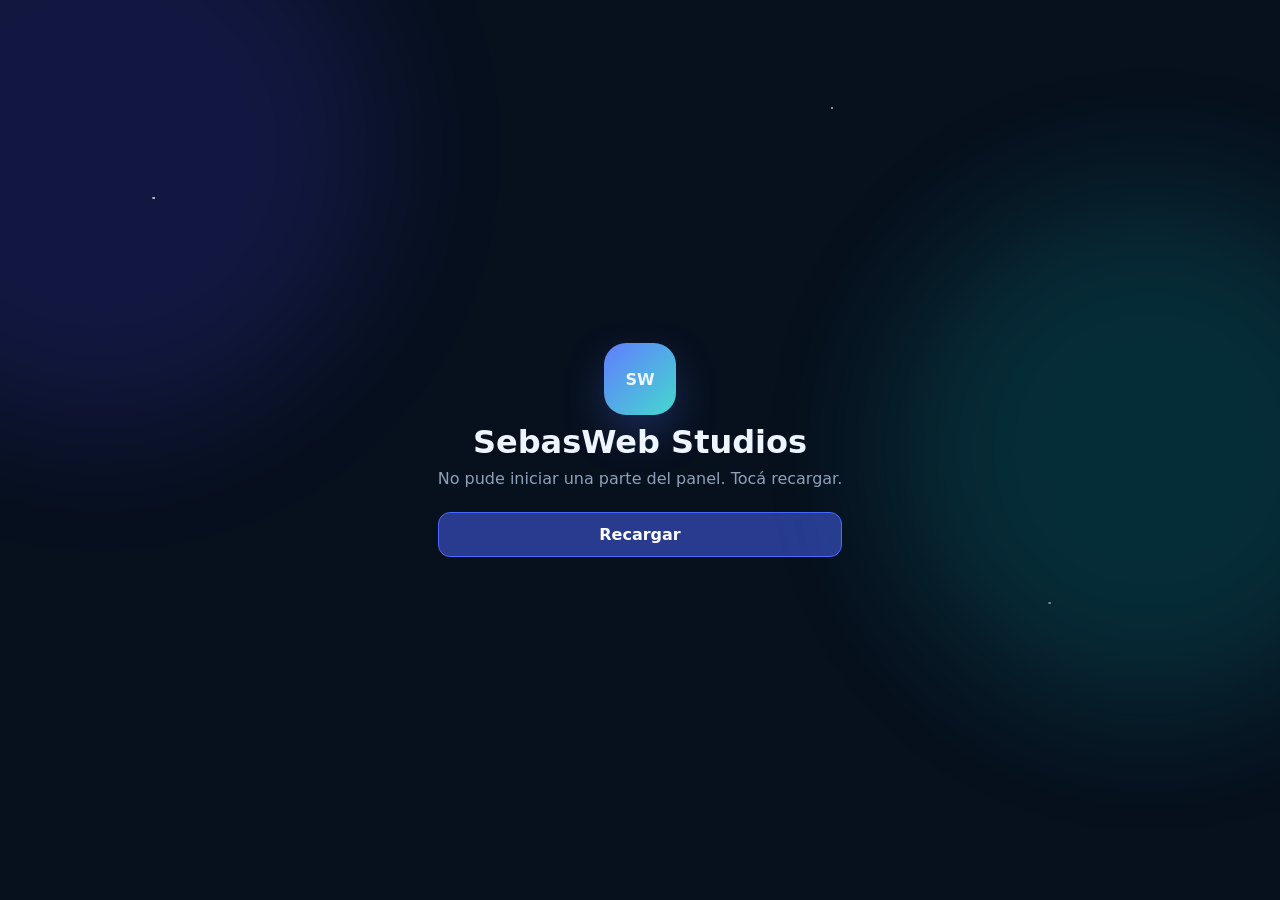
==== commit 1aaf7853: "Add files via upload" ====
--- a/index.html
+++ b/index.html
@@ -4,15 +4,15 @@
   <meta charset="utf-8" />
   <meta name="viewport" content="width=device-width,initial-scale=1,viewport-fit=cover" />
   <meta name="theme-color" content="#07101d" />
-  <meta name="description" content="SebasWeb Studios V11 Pro - centro de operaciones creativo" />
-  <title>SebasWeb Studios V11 Pro</title>
+  <meta name="description" content="SebasWeb Studios V11.1 Pro - centro de operaciones creativo" />
+  <title>SebasWeb Studios V11.1 Pro</title>
   <link rel="stylesheet" href="/styles.css" />
 </head>
 <body>
   <div class="cosmos" aria-hidden="true"><div class="nebula n1"></div><div class="nebula n2"></div><div class="stars"></div></div>
   <div id="app">
-    <main class="loading"><div class="brand-loader">SW</div><h1>SebasWeb Studios</h1><p>Iniciando V11 Pro…</p></main>
+    <main class="loading"><div class="brand-loader">SW</div><h1>SebasWeb Studios</h1><p>Iniciando V11.1 Pro…</p></main>
   </div>
-  <script src="/app.js" defer></script>
+  <script src="/app.js?v=11.1.1" defer></script>
 </body>
 </html>
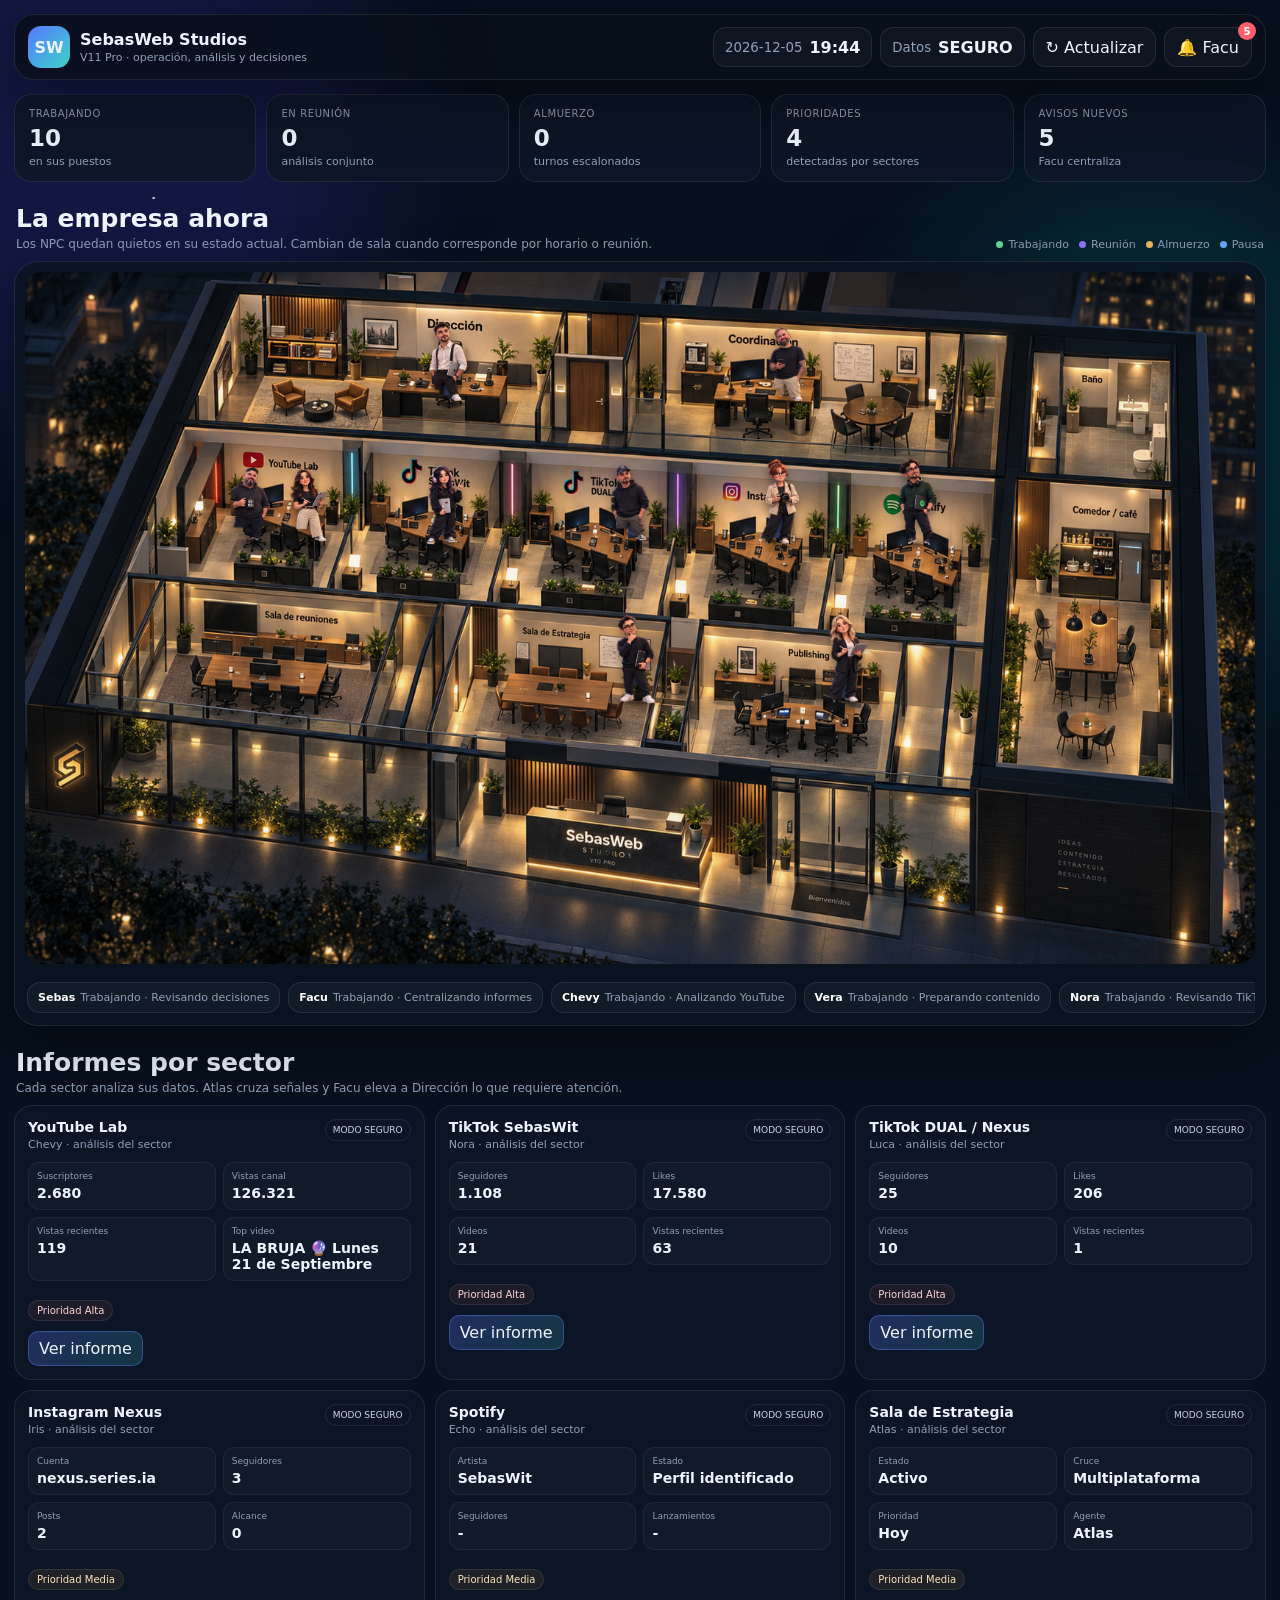
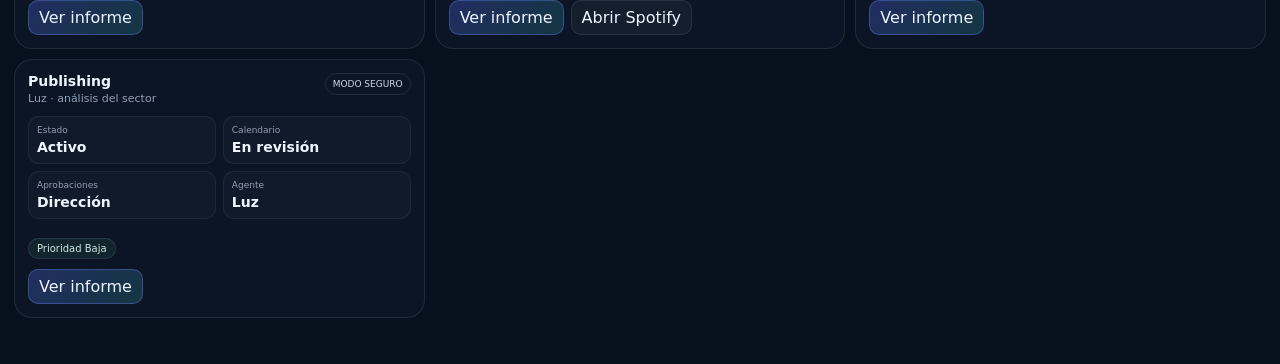
==== commit 91b19140: "Add files via upload" ====
--- a/index.html
+++ b/index.html
@@ -4,15 +4,15 @@
   <meta charset="utf-8" />
   <meta name="viewport" content="width=device-width,initial-scale=1,viewport-fit=cover" />
   <meta name="theme-color" content="#07101d" />
-  <meta name="description" content="SebasWeb Studios V11.1 Pro - centro de operaciones creativo" />
-  <title>SebasWeb Studios V11.1 Pro</title>
+  <meta name="description" content="SebasWeb Studios V11.2 Pro - centro de operaciones creativo" />
+  <title>SebasWeb Studios V11.2 Pro</title>
   <link rel="stylesheet" href="/styles.css" />
 </head>
 <body>
   <div class="cosmos" aria-hidden="true"><div class="nebula n1"></div><div class="nebula n2"></div><div class="stars"></div></div>
   <div id="app">
-    <main class="loading"><div class="brand-loader">SW</div><h1>SebasWeb Studios</h1><p>Iniciando V11.1 Pro…</p></main>
+    <main class="loading"><div class="brand-loader">SW</div><h1>SebasWeb Studios</h1><p>Iniciando V11.2 Pro…</p></main>
   </div>
-  <script src="/app.js?v=11.1.1" defer></script>
+  <script src="/app.js?v=11.2.0" defer></script>
 </body>
 </html>
